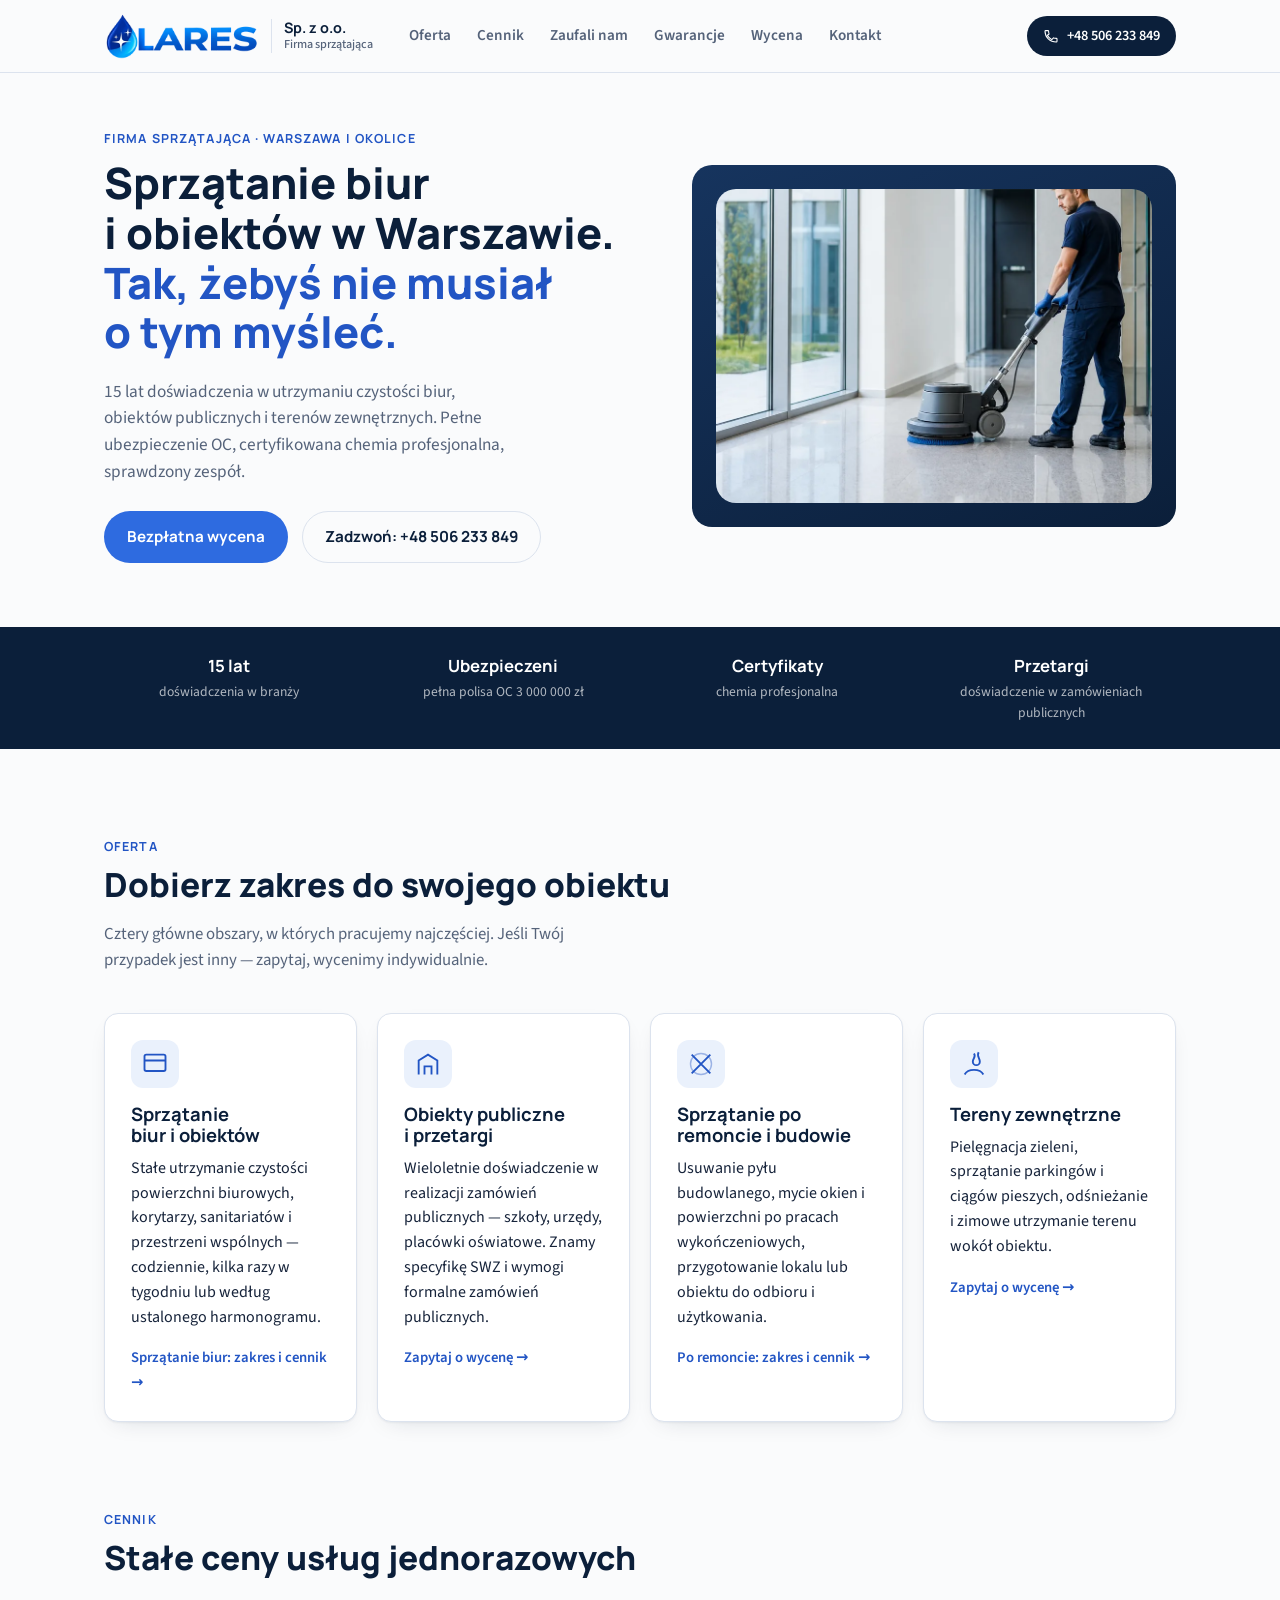
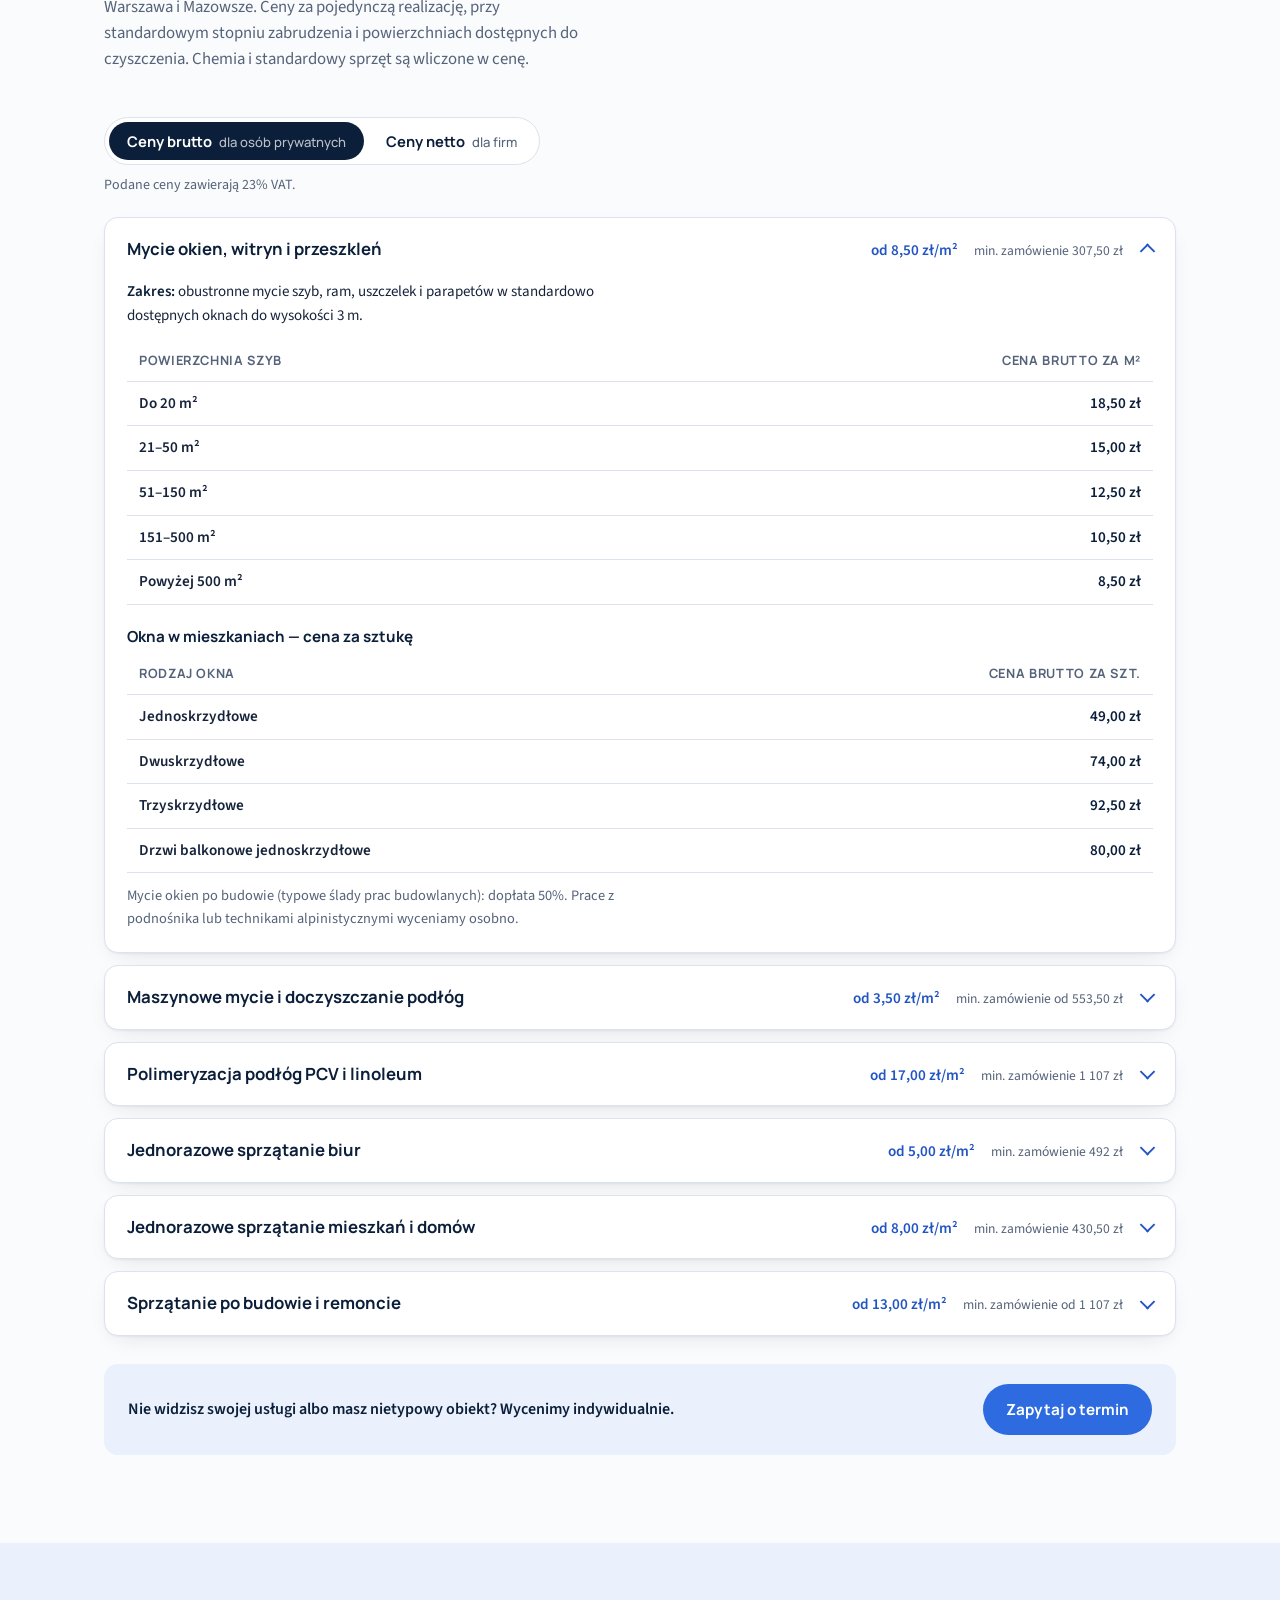
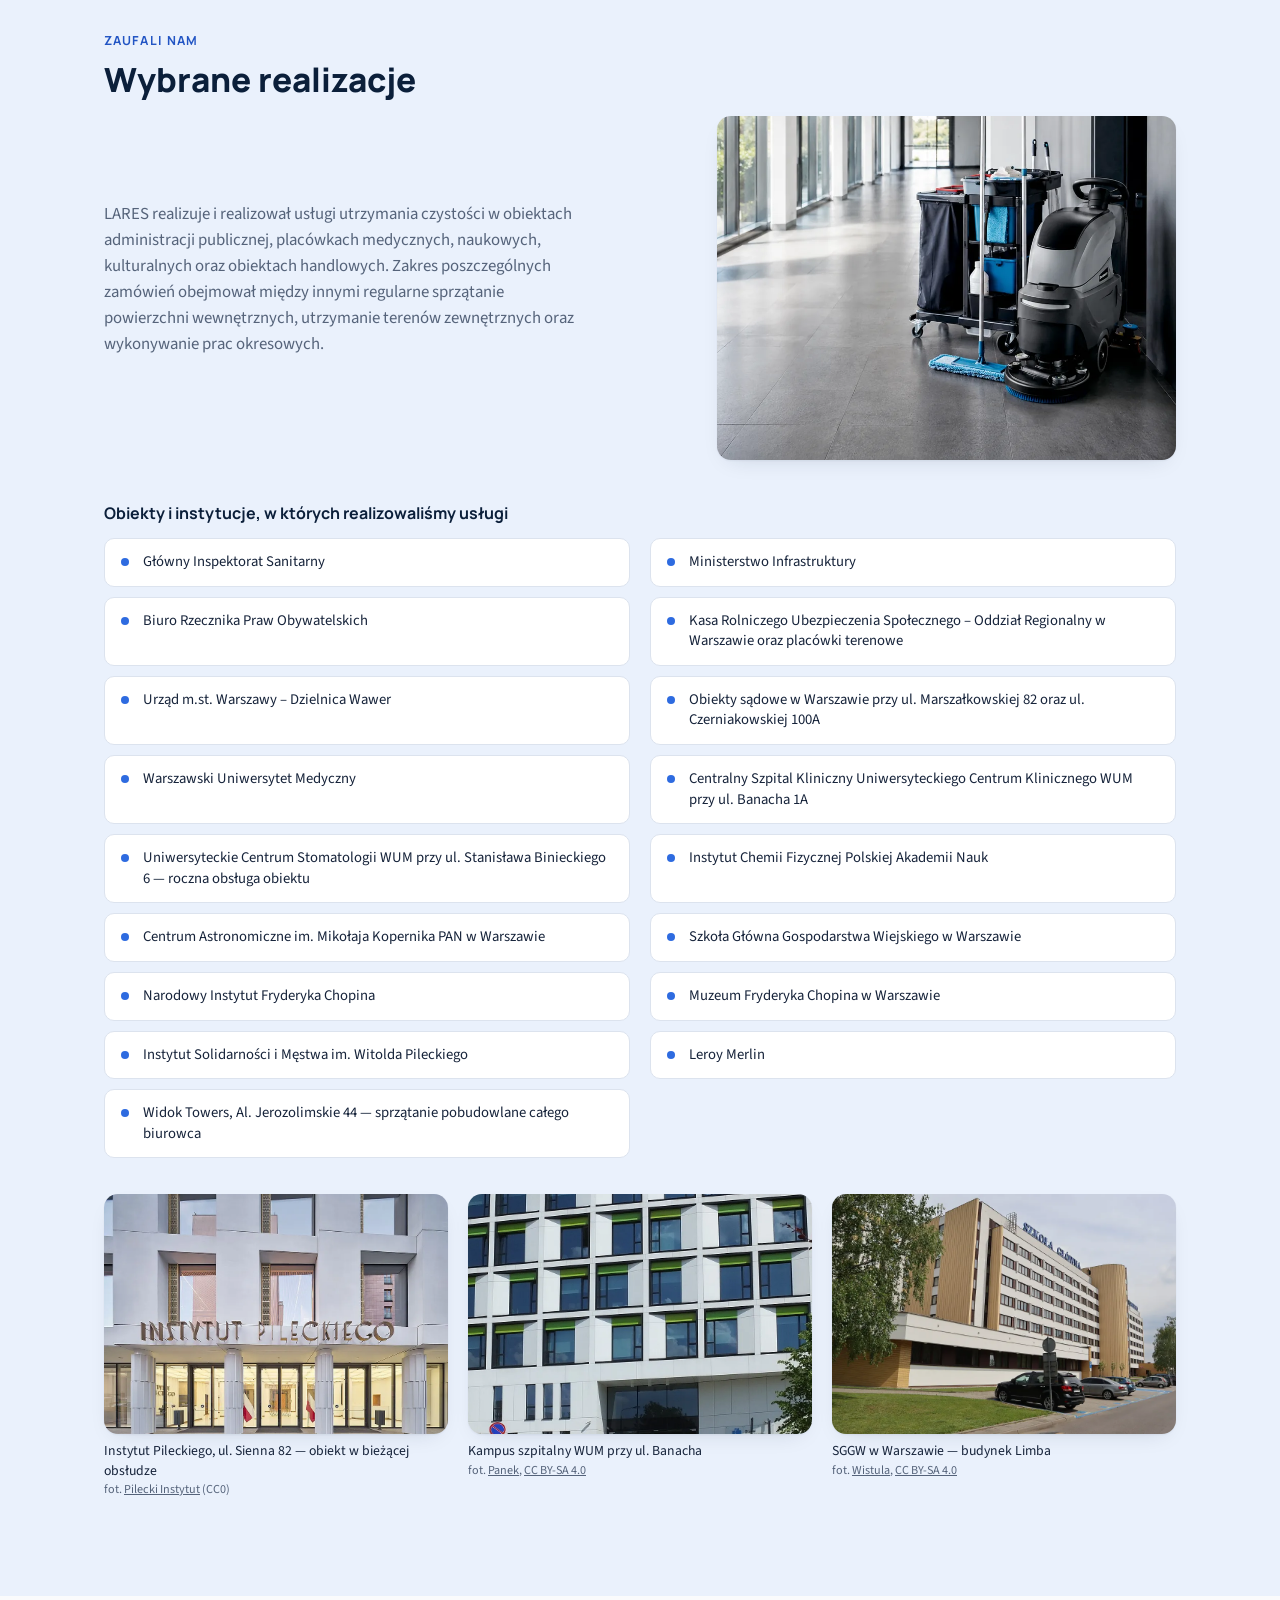
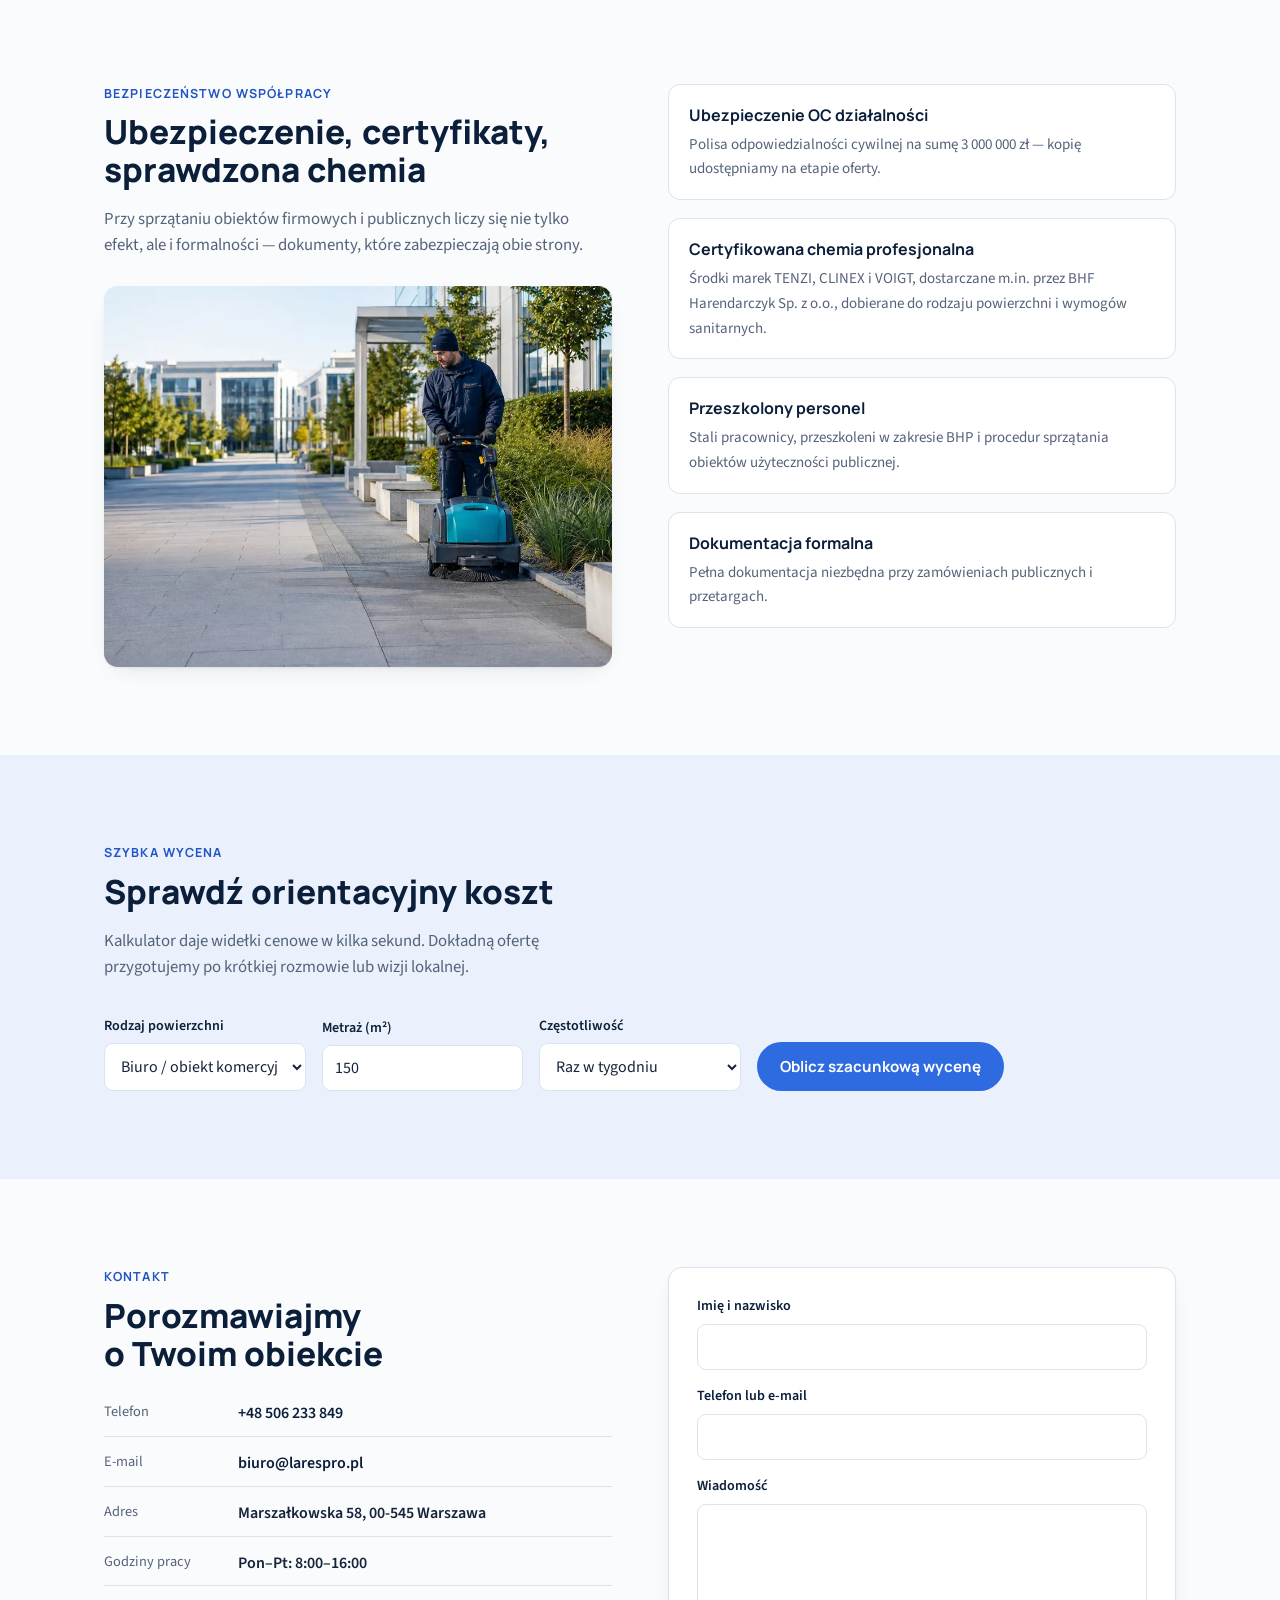
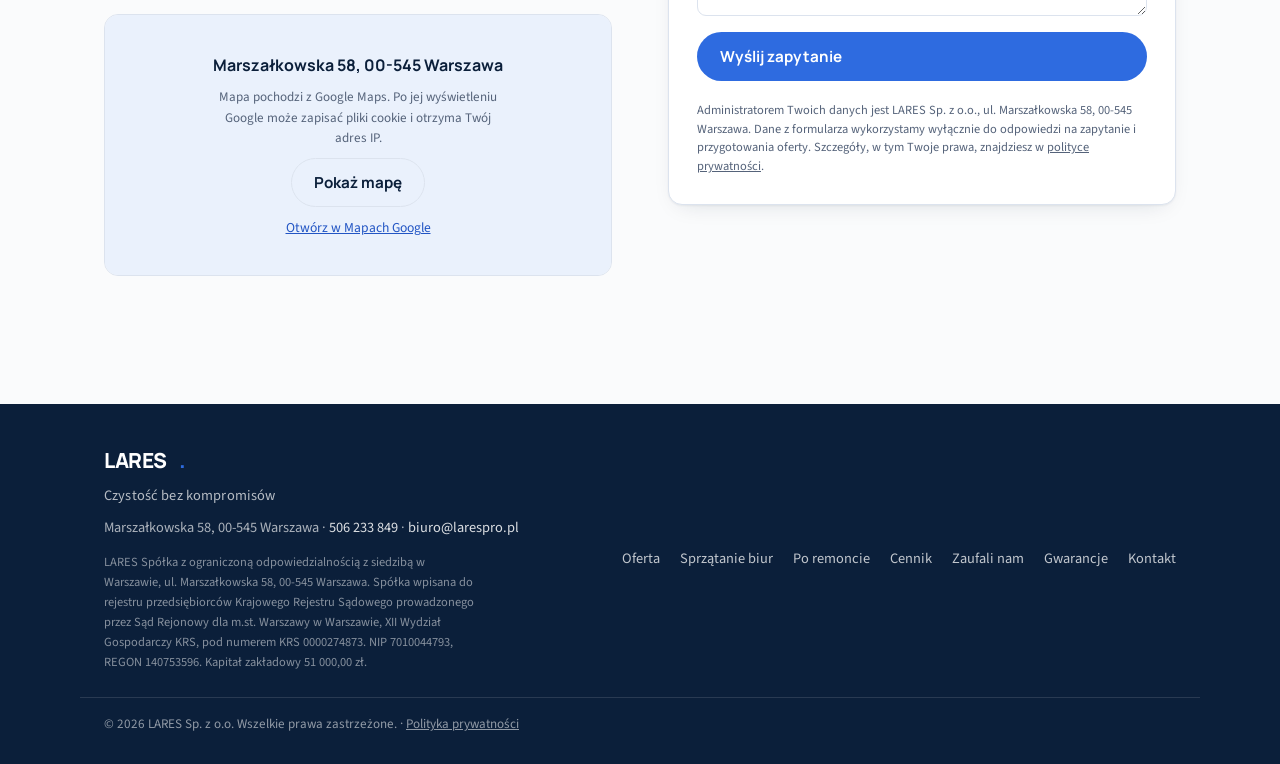
==== index.html @ 81dfa7cf "Podstrona 'Sprzatanie po remoncie i budowie' + poprawki ukladu tabel - nowa podstrona z zakresem, te" ====
<!DOCTYPE html>
<html lang="pl">
<head>
<meta charset="UTF-8">
<meta name="viewport" content="width=device-width, initial-scale=1.0">

<!-- ============================================================
     SEO — podmień wszystko w nawiasach [ ] na dane swojej firmy.
     Tytuł i opis to najważniejsze miejsca pod lokalne SEO:
     wzorzec „usługa + miasto” (np. „sprzątanie biur Warszawa”).
     ============================================================ -->
<title>LARES — Firma sprzątająca w Warszawie | Biura, obiekty publiczne, po remoncie</title>
<meta name="description" content="LARES — 15 lat doświadczenia w sprzątaniu biur, obiektów publicznych i terenów zewnętrznych w Warszawie i okolicy (woj. mazowieckie). Ubezpieczeni, certyfikowana chemia profesjonalna. Bezpłatna wycena.">
<link rel="canonical" href="https://larespro.pl/">

<!-- Open Graph — jak strona wygląda po wklejeniu linku np. na Facebooku -->
<meta property="og:type" content="website">
<meta property="og:title" content="LARES — Firma sprzątająca w Warszawie">
<meta property="og:description" content="Sprzątanie biur, obiektów publicznych, po remoncie i terenów zewnętrznych. 15 lat doświadczenia, pełne ubezpieczenie OC.">
<meta property="og:url" content="https://larespro.pl/">
<meta property="og:locale" content="pl_PL">
<meta property="og:image" content="https://larespro.pl/images/og-cover.jpg">

<link rel="icon" href="images/favicon.png" type="image/png">
<link rel="apple-touch-icon" href="images/apple-touch-icon.png">
<link rel="preload" href="fonts/manrope-latin-800-normal.woff2" as="font" type="font/woff2" crossorigin>
<link rel="preload" href="fonts/source-sans-3-latin-400-normal.woff2" as="font" type="font/woff2" crossorigin>
<link rel="stylesheet" href="fonts.css">
<link rel="stylesheet" href="style.css">

<!-- ============================================================
     DANE STRUKTURALNE (JSON-LD) — Google czyta to, żeby wiedzieć,
     że jesteście lokalną firmą usługową. Podmień dane w nawiasach.
     To NIE jest to samo co Google Business Profile — trzeba
     zrobić obie rzeczy (patrz przewodnik, Faza 6).
     ============================================================ -->
<script type="application/ld+json">
{
  "@context": "https://schema.org",
  "@type": "HouseCleaning",
  "name": "LARES Sp. z o.o.",
  "legalName": "LARES Spółka z ograniczoną odpowiedzialnością",
  "vatID": "PL7010044793",
  "url": "https://larespro.pl/",
  "image": "https://larespro.pl/images/og-cover.jpg",
  "telephone": "+48 506 233 849",
  "email": "biuro@larespro.pl",
  "priceRange": "$$",
  "address": {
    "@type": "PostalAddress",
    "streetAddress": "Marszałkowska 58",
    "addressLocality": "Warszawa",
    "postalCode": "00-545",
    "addressRegion": "mazowieckie",
    "addressCountry": "PL"
  },
  "areaServed": "Warszawa i okolice",
  "openingHours": "Mo-Fr 08:00-16:00",
  "url": "https://larespro.pl/"
}
</script>
</head>
<body>

<a class="skip-link" href="#glowna-tresc">Przejdź do treści</a>

<!-- ============================== NAGŁÓWEK ============================== -->
<header class="site-header">
  <div class="wrap header-row">
    <a href="#" class="logo" aria-label="LARES Sp. z o.o. — firma sprzątająca, strona główna"><img src="images/logo.webp" alt="" width="444" height="132" style="height:46px;width:auto;display:block;"><span class="logo-text" aria-hidden="true"><strong>Sp. z o.o.</strong><span>Firma sprzątająca</span></span></a>
    <nav class="main-nav" id="main-nav" aria-label="Nawigacja główna">
      <a href="#oferta">Oferta</a>
      <a href="#cennik">Cennik</a>
      <a href="#zaufali-nam">Zaufali nam</a>
      <a href="#gwarancje">Gwarancje</a>
      <a href="#wycena">Wycena</a>
      <a href="#kontakt">Kontakt</a>
    </nav>
    <a class="phone-pill" href="tel:+48506233849" aria-label="Zadzwoń: +48 506 233 849">
      <svg width="16" height="16" viewBox="0 0 24 24" fill="none" aria-hidden="true"><path d="M6.6 10.8c1.4 2.8 3.8 5.1 6.6 6.6l2.2-2.2c.3-.3.7-.4 1-.2 1.1.4 2.3.6 3.6.6.6 0 1 .4 1 1V20c0 .6-.4 1-1 1C10.3 21 3 13.7 3 4.9c0-.6.4-1 1-1h3.4c.6 0 1 .4 1 1 0 1.3.2 2.5.6 3.6.1.4 0 .8-.2 1L6.6 10.8z" stroke="currentColor" stroke-width="1.6"/></svg>
      <span class="phone-pill-num">+48 506 233 849</span><span class="phone-pill-short">Zadzwoń</span>
    </a>
    <button type="button" class="nav-toggle" aria-expanded="false" aria-controls="main-nav" aria-label="Otwórz menu">
      <span></span><span></span><span></span>
    </button>
  </div>
</header>

<main id="glowna-tresc">

  <!-- ============================== HERO ============================== -->
  <section class="hero">
    <div class="wrap hero-grid">
      <div class="hero-copy">
        <p class="eyebrow">Firma sprzątająca · Warszawa i okolice</p>
        <h1>Sprzątanie biur i&nbsp;obiektów w&nbsp;Warszawie. <span class="h1-accent">Tak, żebyś nie&nbsp;musiał o&nbsp;tym myśleć.</span></h1>
        <p class="hero-lead">15 lat doświadczenia w utrzymaniu czystości biur, obiektów publicznych i terenów zewnętrznych. Pełne ubezpieczenie OC, certyfikowana chemia profesjonalna, sprawdzony zespół.</p>
        <div class="hero-actions">
          <a href="#wycena" class="btn btn-primary">Bezpłatna wycena</a>
          <a href="tel:+48506233849" class="btn btn-ghost">Zadzwoń: +48 506 233 849</a>
        </div>
      </div>
      <div class="hero-media">
  <img src="images/lares-biura.webp" alt="Pracownik LARES czyszczący maszynowo podłogę w przeszklonym biurowcu" width="900" height="1274" fetchpriority="high" style="width:100%;height:100%;object-fit:cover;object-position:center 78%;border-radius:20px;">
</div>
    </div>

    <!-- Pasek zaufania -->
    <div class="trust-bar">
      <div class="wrap trust-row">
        <div class="trust-item"><strong>15 lat</strong><span>doświadczenia w branży</span></div>
        <div class="trust-item"><strong>Ubezpieczeni</strong><span>pełna polisa OC 3 000 000 zł</span></div>
        <div class="trust-item"><strong>Certyfikaty</strong><span>chemia profesjonalna</span></div>
        <div class="trust-item"><strong>Przetargi</strong><span>doświadczenie w zamówieniach publicznych</span></div>
      </div>
    </div>
  </section>

  <!-- ============================== OFERTA ============================== -->
  <section id="oferta" class="section">
    <div class="wrap">
      <p class="section-eyebrow">Oferta</p>
      <h2>Dobierz zakres do swojego obiektu</h2>
      <p class="section-lead">Cztery główne obszary, w których pracujemy najczęściej. Jeśli Twój przypadek jest inny — zapytaj, wycenimy indywidualnie.</p>

      <div class="offer-grid">

        <article class="offer-card">
          <div class="offer-icon" aria-hidden="true">
            <svg width="28" height="28" viewBox="0 0 24 24" fill="none"><rect x="3" y="4" width="18" height="14" rx="1.5" stroke="currentColor" stroke-width="1.6"/><path d="M3 9h18M8 4v-.5M16 4v-.5" stroke="currentColor" stroke-width="1.6"/></svg>
          </div>
          <h3>Sprzątanie biur i obiektów</h3>
          <p>Stałe utrzymanie czystości powierzchni biurowych, korytarzy, sanitariatów i przestrzeni wspólnych — codziennie, kilka razy w tygodniu lub według ustalonego harmonogramu.</p>
          <a href="sprzatanie-biur.html" class="offer-link">Sprzątanie biur: zakres i cennik →</a>
        </article>

        <article class="offer-card">
          <div class="offer-icon" aria-hidden="true">
            <svg width="28" height="28" viewBox="0 0 24 24" fill="none"><path d="M4 21V9l8-5 8 5v12" stroke="currentColor" stroke-width="1.6"/><path d="M9 21v-7h6v7" stroke="currentColor" stroke-width="1.6"/></svg>
          </div>
          <h3>Obiekty publiczne i przetargi</h3>
          <p>Wieloletnie doświadczenie w realizacji zamówień publicznych — szkoły, urzędy, placówki oświatowe. Znamy specyfikę SWZ i wymogi formalne zamówień publicznych.</p>
          <a href="#wycena" class="offer-link">Zapytaj o wycenę →</a>
        </article>

        <article class="offer-card">
          <div class="offer-icon" aria-hidden="true">
            <svg width="28" height="28" viewBox="0 0 24 24" fill="none"><path d="M4 4l16 16M4 20L20 4" stroke="currentColor" stroke-width="1.6"/><circle cx="12" cy="12" r="9" stroke="currentColor" stroke-width="1.2" opacity=".4"/></svg>
          </div>
          <h3>Sprzątanie po remoncie i budowie</h3>
          <p>Usuwanie pyłu budowlanego, mycie okien i powierzchni po pracach wykończeniowych, przygotowanie lokalu lub obiektu do odbioru i użytkowania.</p>
          <a href="sprzatanie-po-remoncie.html" class="offer-link">Po remoncie: zakres i cennik →</a>
        </article>

        <article class="offer-card">
          <div class="offer-icon" aria-hidden="true">
            <svg width="28" height="28" viewBox="0 0 24 24" fill="none"><path d="M12 3c2 3-1 4-1 7a3 3 0 106 0c0-3-3-5-1-8" stroke="currentColor" stroke-width="1.6"/><path d="M4 21c2-4 6-4 8-4s6 0 8 4" stroke="currentColor" stroke-width="1.6"/></svg>
          </div>
          <h3>Tereny zewnętrzne</h3>
          <p>Pielęgnacja zieleni, sprzątanie parkingów i ciągów pieszych, odśnieżanie i zimowe utrzymanie terenu wokół obiektu.</p>
          <a href="#wycena" class="offer-link">Zapytaj o wycenę →</a>
        </article>

      </div>
    </div>
  </section>

  <!-- ============================== CENNIK USŁUG DODATKOWYCH ============================== -->
  <section id="cennik" class="section section-cennik">
    <div class="wrap">
      <p class="section-eyebrow">Cennik</p>
      <h2>Stałe ceny usług jednorazowych</h2>
      <p class="section-lead">Warszawa i Mazowsze. Ceny za pojedynczą realizację, przy standardowym stopniu zabrudzenia i powierzchniach dostępnych do czyszczenia. Chemia i standardowy sprzęt są wliczone w cenę.</p>

      <div class="vat-switch" role="group" aria-label="Sposób prezentacji cen">
        <button type="button" class="vat-btn is-active" data-vat="brutto" aria-pressed="true">Ceny brutto <span>dla osób prywatnych</span></button>
        <button type="button" class="vat-btn" data-vat="netto" aria-pressed="false">Ceny netto <span>dla firm</span></button>
      </div>
      <p class="vat-info" id="vat-info">Podane ceny zawierają 23% VAT.</p>

      <div class="price-list">
        <details class="price-item" open>
          <summary>
            <span class="price-item-title">Mycie okien, witryn i przeszkleń</span>
            <span class="price-item-meta"><span class="price-item-from">od <span class="js-price" data-netto="7,00 zł/m²" data-brutto="8,50 zł/m²">8,50 zł/m²</span></span><span class="price-item-min">min. zamówienie <span class="js-price" data-netto="250 zł" data-brutto="307,50 zł">307,50 zł</span></span></span>
          </summary>
          <div class="price-item-body">
          <p class="price-scope"><strong>Zakres:</strong> obustronne mycie szyb, ram, uszczelek i parapetów w standardowo dostępnych oknach do wysokości 3 m.</p>
          <div class="price-table-wrap">
            <table class="price-table">
              <caption class="visually-hidden">Mycie okien i przeszkleń — cena za metr kwadratowy</caption>
              <thead><tr><th scope="col">Powierzchnia szyb</th><th scope="col">Cena <span class="js-vat-word">brutto</span> za m²</th></tr></thead>
              <tbody>
              <tr><th scope="row">Do 20 m²</th><td><span class="js-price" data-netto="15,00 zł" data-brutto="18,50 zł">18,50 zł</span></td></tr>
              <tr><th scope="row">21–50 m²</th><td><span class="js-price" data-netto="12,00 zł" data-brutto="15,00 zł">15,00 zł</span></td></tr>
              <tr><th scope="row">51–150 m²</th><td><span class="js-price" data-netto="10,00 zł" data-brutto="12,50 zł">12,50 zł</span></td></tr>
              <tr><th scope="row">151–500 m²</th><td><span class="js-price" data-netto="8,50 zł" data-brutto="10,50 zł">10,50 zł</span></td></tr>
              <tr><th scope="row">Powyżej 500 m²</th><td><span class="js-price" data-netto="7,00 zł" data-brutto="8,50 zł">8,50 zł</span></td></tr>
              </tbody>
            </table>
          </div>
          <p class="price-subhead">Okna w mieszkaniach — cena za sztukę</p>
          <div class="price-table-wrap">
            <table class="price-table">
              <caption class="visually-hidden">Mycie okien w mieszkaniach — cena za sztukę</caption>
              <thead><tr><th scope="col">Rodzaj okna</th><th scope="col">Cena <span class="js-vat-word">brutto</span> za szt.</th></tr></thead>
              <tbody>
              <tr><th scope="row">Jednoskrzydłowe</th><td><span class="js-price" data-netto="40,00 zł" data-brutto="49,00 zł">49,00 zł</span></td></tr>
              <tr><th scope="row">Dwuskrzydłowe</th><td><span class="js-price" data-netto="60,00 zł" data-brutto="74,00 zł">74,00 zł</span></td></tr>
              <tr><th scope="row">Trzyskrzydłowe</th><td><span class="js-price" data-netto="75,00 zł" data-brutto="92,50 zł">92,50 zł</span></td></tr>
              <tr><th scope="row">Drzwi balkonowe jednoskrzydłowe</th><td><span class="js-price" data-netto="65,00 zł" data-brutto="80,00 zł">80,00 zł</span></td></tr>
              </tbody>
            </table>
          </div>
          <p class="price-note">Mycie okien po budowie (typowe ślady prac budowlanych): dopłata 50%. Prace z podnośnika lub technikami alpinistycznymi wyceniamy osobno.</p>
          </div>
        </details>
        <details class="price-item">
          <summary>
            <span class="price-item-title">Maszynowe mycie i doczyszczanie podłóg</span>
            <span class="price-item-meta"><span class="price-item-from">od <span class="js-price" data-netto="3,00 zł/m²" data-brutto="3,50 zł/m²">3,50 zł/m²</span></span><span class="price-item-min">min. zamówienie od <span class="js-price" data-netto="450 zł" data-brutto="553,50 zł">553,50 zł</span></span></span>
          </summary>
          <div class="price-item-body">
          <p class="price-scope"><strong>Zakres:</strong> mycie standardowe to maszynowe usunięcie bieżących zabrudzeń; doczyszczanie gruntowne obejmuje dobraną chemię, szorowanie i zebranie brudnej wody.</p>
          <div class="price-table-wrap">
            <table class="price-table">
              <caption class="visually-hidden">Maszynowe mycie i doczyszczanie podłóg</caption>
              <thead><tr><th scope="col">Powierzchnia</th><th scope="col">Mycie standardowe (<span class="js-vat-word">brutto</span>)</th><th scope="col">Doczyszczanie gruntowne (<span class="js-vat-word">brutto</span>)</th></tr></thead>
              <tbody>
              <tr><th scope="row">Do 100 m²</th><td><span class="js-price" data-netto="6,50 zł/m²" data-brutto="8,00 zł/m²">8,00 zł/m²</span></td><td><span class="js-price" data-netto="16,00 zł/m²" data-brutto="19,50 zł/m²">19,50 zł/m²</span></td></tr>
              <tr><th scope="row">101–300 m²</th><td><span class="js-price" data-netto="5,00 zł/m²" data-brutto="6,00 zł/m²">6,00 zł/m²</span></td><td><span class="js-price" data-netto="12,00 zł/m²" data-brutto="15,00 zł/m²">15,00 zł/m²</span></td></tr>
              <tr><th scope="row">301–1000 m²</th><td><span class="js-price" data-netto="4,00 zł/m²" data-brutto="4,50 zł/m²">4,50 zł/m²</span></td><td><span class="js-price" data-netto="9,00 zł/m²" data-brutto="11,00 zł/m²">11,00 zł/m²</span></td></tr>
              <tr><th scope="row">Powyżej 1000 m²</th><td><span class="js-price" data-netto="3,00 zł/m²" data-brutto="3,50 zł/m²">3,50 zł/m²</span></td><td><span class="js-price" data-netto="7,00 zł/m²" data-brutto="8,50 zł/m²">8,50 zł/m²</span></td></tr>
              </tbody>
            </table>
          </div>
          <p class="price-note"><strong>Minimalne zamówienie:</strong> mycie standardowe <span class="js-price" data-netto="450 zł" data-brutto="553,50 zł">553,50 zł</span>, doczyszczanie gruntowne <span class="js-price" data-netto="600 zł" data-brutto="738 zł">738 zł</span>.</p>
          </div>
        </details>
        <details class="price-item">
          <summary>
            <span class="price-item-title">Polimeryzacja podłóg PCV i linoleum</span>
            <span class="price-item-meta"><span class="price-item-from">od <span class="js-price" data-netto="14,00 zł/m²" data-brutto="17,00 zł/m²">17,00 zł/m²</span></span><span class="price-item-min">min. zamówienie <span class="js-price" data-netto="900 zł" data-brutto="1 107 zł">1 107 zł</span></span></span>
          </summary>
          <div class="price-item-body">
          <p class="price-scope"><strong>Zakres:</strong> podstawowe przygotowanie i odtłuszczenie podłoża oraz nałożenie dwóch warstw polimeru.</p>
          <div class="price-table-wrap">
            <table class="price-table">
              <caption class="visually-hidden">Polimeryzacja podłóg — cena za metr kwadratowy</caption>
              <thead><tr><th scope="col">Powierzchnia</th><th scope="col">Cena <span class="js-vat-word">brutto</span> za m²</th></tr></thead>
              <tbody>
              <tr><th scope="row">Do 100 m²</th><td><span class="js-price" data-netto="25,00 zł" data-brutto="31,00 zł">31,00 zł</span></td></tr>
              <tr><th scope="row">101–300 m²</th><td><span class="js-price" data-netto="21,00 zł" data-brutto="26,00 zł">26,00 zł</span></td></tr>
              <tr><th scope="row">301–1000 m²</th><td><span class="js-price" data-netto="16,00 zł" data-brutto="19,50 zł">19,50 zł</span></td></tr>
              <tr><th scope="row">Powyżej 1000 m²</th><td><span class="js-price" data-netto="14,00 zł" data-brutto="17,00 zł">17,00 zł</span></td></tr>
              </tbody>
            </table>
          </div>
          <p class="price-subhead">Prace dodatkowe</p>
          <ul class="price-extras">
            <li>Usuwanie starych powłok polimerowych: <span class="js-price" data-netto="10,00 zł/m²" data-brutto="12,50 zł/m²">12,50 zł/m²</span></li>
            <li>Trzecia warstwa polimeru: <span class="js-price" data-netto="5,00 zł/m²" data-brutto="6,00 zł/m²">6,00 zł/m²</span></li>
            <li>Naprawy i renowacja uszkodzonego podłoża: osobna wycena</li>
          </ul>
          </div>
        </details>
        <details class="price-item">
          <summary>
            <span class="price-item-title">Jednorazowe sprzątanie biur</span>
            <span class="price-item-meta"><span class="price-item-from">od <span class="js-price" data-netto="4,00 zł/m²" data-brutto="5,00 zł/m²">5,00 zł/m²</span></span><span class="price-item-min">min. zamówienie <span class="js-price" data-netto="400 zł" data-brutto="492 zł">492 zł</span></span></span>
          </summary>
          <div class="price-item-body">
          <p class="price-scope"><strong>Zakres:</strong> odkurzanie i mycie podłóg, czyszczenie dostępnych powierzchni biurowych, mebli z zewnątrz, kuchni i sanitariatów, opróżnienie koszy.</p>
          <div class="price-table-wrap">
            <table class="price-table">
              <caption class="visually-hidden">Jednorazowe sprzątanie biur — cena za metr kwadratowy</caption>
              <thead><tr><th scope="col">Powierzchnia biura</th><th scope="col">Cena <span class="js-vat-word">brutto</span> za m²</th></tr></thead>
              <tbody>
              <tr><th scope="row">Do 100 m²</th><td><span class="js-price" data-netto="8,00 zł" data-brutto="10,00 zł">10,00 zł</span></td></tr>
              <tr><th scope="row">101–300 m²</th><td><span class="js-price" data-netto="6,00 zł" data-brutto="7,50 zł">7,50 zł</span></td></tr>
              <tr><th scope="row">301–1000 m²</th><td><span class="js-price" data-netto="5,00 zł" data-brutto="6,00 zł">6,00 zł</span></td></tr>
              <tr><th scope="row">Powyżej 1000 m²</th><td><span class="js-price" data-netto="4,00 zł" data-brutto="5,00 zł">5,00 zł</span></td></tr>
              </tbody>
            </table>
          </div>
          <p class="price-note">Cena nie obejmuje prania tapicerki, gruntownego doczyszczania posadzek, mycia okien i prac poremontowych. Szukasz stałej obsługi? Zobacz <a href="sprzatanie-biur.html">sprzątanie biur — zakres, częstotliwość i ceny miesięczne</a>.</p>
          </div>
        </details>
        <details class="price-item">
          <summary>
            <span class="price-item-title">Jednorazowe sprzątanie mieszkań i domów</span>
            <span class="price-item-meta"><span class="price-item-from">od <span class="js-price" data-netto="6,50 zł/m²" data-brutto="8,00 zł/m²">8,00 zł/m²</span></span><span class="price-item-min">min. zamówienie <span class="js-price" data-netto="350 zł" data-brutto="430,50 zł">430,50 zł</span></span></span>
          </summary>
          <div class="price-item-body">
          <p class="price-scope"><strong>Zakres:</strong> sprzątanie pomieszczeń, mycie podłóg, odkurzanie, czyszczenie sanitariatów i kuchni, usunięcie kurzu, mycie dostępnych mebli i powierzchni zewnętrznych.</p>
          <div class="price-table-wrap">
            <table class="price-table">
              <caption class="visually-hidden">Jednorazowe sprzątanie mieszkań i domów — cena za metr kwadratowy</caption>
              <thead><tr><th scope="col">Powierzchnia</th><th scope="col">Cena <span class="js-vat-word">brutto</span> za m²</th></tr></thead>
              <tbody>
              <tr><th scope="row">Do 50 m²</th><td><span class="js-price" data-netto="8,50 zł" data-brutto="10,50 zł">10,50 zł</span></td></tr>
              <tr><th scope="row">51–100 m²</th><td><span class="js-price" data-netto="7,50 zł" data-brutto="9,00 zł">9,00 zł</span></td></tr>
              <tr><th scope="row">101–200 m²</th><td><span class="js-price" data-netto="7,00 zł" data-brutto="8,50 zł">8,50 zł</span></td></tr>
              <tr><th scope="row">Powyżej 200 m²</th><td><span class="js-price" data-netto="6,50 zł" data-brutto="8,00 zł">8,00 zł</span></td></tr>
              </tbody>
            </table>
          </div>
          <p class="price-note">Mycie okien, czyszczenie wnętrza szafek i AGD oraz pranie tapicerki to usługi dodatkowe.</p>
          </div>
        </details>
        <details class="price-item">
          <summary>
            <span class="price-item-title">Sprzątanie po budowie i remoncie</span>
            <span class="price-item-meta"><span class="price-item-from">od <span class="js-price" data-netto="10,50 zł/m²" data-brutto="13,00 zł/m²">13,00 zł/m²</span></span><span class="price-item-min">min. zamówienie od <span class="js-price" data-netto="900 zł" data-brutto="1 107 zł">1 107 zł</span></span></span>
          </summary>
          <div class="price-item-body">
          <p class="price-scope"><strong>Zakres:</strong> odpylanie pomieszczeń, czyszczenie dostępnych powierzchni, drzwi, podłóg, zabudowy z zewnątrz i sanitariatów oraz usunięcie typowych, lekkich zabrudzeń budowlanych.</p>
          <p class="price-subhead">Biura, lokale użytkowe, obiekty komercyjne</p>
          <div class="price-table-wrap">
            <table class="price-table">
              <caption class="visually-hidden">Sprzątanie po remoncie — obiekty komercyjne</caption>
              <thead><tr><th scope="col">Powierzchnia</th><th scope="col">Cena <span class="js-vat-word">brutto</span> za m²</th></tr></thead>
              <tbody>
              <tr><th scope="row">Do 100 m²</th><td><span class="js-price" data-netto="17,00 zł" data-brutto="21,00 zł">21,00 zł</span></td></tr>
              <tr><th scope="row">101–300 m²</th><td><span class="js-price" data-netto="14,50 zł" data-brutto="18,00 zł">18,00 zł</span></td></tr>
              <tr><th scope="row">301–1000 m²</th><td><span class="js-price" data-netto="12,00 zł" data-brutto="15,00 zł">15,00 zł</span></td></tr>
              <tr><th scope="row">Powyżej 1000 m²</th><td><span class="js-price" data-netto="10,50 zł" data-brutto="13,00 zł">13,00 zł</span></td></tr>
              </tbody>
            </table>
          </div>
          <p class="price-note"><strong>Minimalne zamówienie:</strong> <span class="js-price" data-netto="900 zł" data-brutto="1 107 zł">1 107 zł</span>.</p>
          <p class="price-subhead">Mieszkania i domy po budowie</p>
          <div class="price-table-wrap">
            <table class="price-table">
              <caption class="visually-hidden">Sprzątanie po budowie — mieszkania i domy</caption>
              <thead><tr><th scope="col">Powierzchnia</th><th scope="col">Cena <span class="js-vat-word">brutto</span> za m²</th></tr></thead>
              <tbody>
              <tr><th scope="row">Do 50 m²</th><td><span class="js-price" data-netto="23,00 zł" data-brutto="28,50 zł">28,50 zł</span></td></tr>
              <tr><th scope="row">51–100 m²</th><td><span class="js-price" data-netto="21,00 zł" data-brutto="26,00 zł">26,00 zł</span></td></tr>
              <tr><th scope="row">101–200 m²</th><td><span class="js-price" data-netto="18,00 zł" data-brutto="22,00 zł">22,00 zł</span></td></tr>
              <tr><th scope="row">Powyżej 200 m²</th><td><span class="js-price" data-netto="16,00 zł" data-brutto="19,50 zł">19,50 zł</span></td></tr>
              </tbody>
            </table>
          </div>
          <p class="price-note"><strong>Minimalne zamówienie:</strong> <span class="js-price" data-netto="850 zł" data-brutto="1 045,50 zł">1 045,50 zł</span>.</p>
          <p class="price-note">Oddzielnie rozliczamy: mycie okien, wywóz gruzu i pozostałości po materiałach budowlanych, usuwanie trudnych zabrudzeń z farb, klejów i silikonów oraz prace wymagające specjalistycznego dostępu. Szczegóły: <a href="sprzatanie-po-remoncie.html">sprzątanie po remoncie i budowie</a>.</p>
          </div>
        </details>
      </div>

      <div class="price-cta">
        <p>Nie widzisz swojej usługi albo masz nietypowy obiekt? Wycenimy indywidualnie.</p>
        <a href="#kontakt" class="btn btn-primary">Zapytaj o termin</a>
      </div>
    </div>
  </section>

  <!-- ============================== ZAUFALI NAM ============================== -->
  <section id="zaufali-nam" class="section section-tint">
    <div class="wrap">
      <p class="section-eyebrow">Zaufali nam</p>
      <h2>Wybrane realizacje</h2>
      <div class="zaufali-intro">
        <p class="section-lead">LARES realizuje i realizował usługi utrzymania czystości w obiektach administracji publicznej, placówkach medycznych, naukowych, kulturalnych oraz obiektach handlowych. Zakres poszczególnych zamówień obejmował między innymi regularne sprzątanie powierzchni wewnętrznych, utrzymanie terenów zewnętrznych oraz wykonywanie prac okresowych.</p>
        <figure class="section-photo zaufali-photo">
          <img src="images/lares-sprzet.webp" alt="Profesjonalny wózek serwisowy i szorowarka LARES w korytarzu biurowca" width="900" height="1272" loading="lazy">
        </figure>
      </div>

      <h3 class="references-heading">Obiekty i instytucje, w których realizowaliśmy usługi</h3>
      <ul class="references-list">
        <li>Główny Inspektorat Sanitarny</li>
        <li>Ministerstwo Infrastruktury</li>
        <li>Biuro Rzecznika Praw Obywatelskich</li>
        <li>Kasa Rolniczego Ubezpieczenia Społecznego – Oddział Regionalny w Warszawie oraz placówki terenowe</li>
        <li>Urząd m.st. Warszawy – Dzielnica Wawer</li>
        <li>Obiekty sądowe w Warszawie przy ul. Marszałkowskiej 82 oraz ul. Czerniakowskiej 100A</li>
        <li>Warszawski Uniwersytet Medyczny</li>
        <li>Centralny Szpital Kliniczny Uniwersyteckiego Centrum Klinicznego WUM przy ul. Banacha 1A</li>
        <li>Uniwersyteckie Centrum Stomatologii WUM przy ul. Stanisława Binieckiego 6 — roczna obsługa obiektu</li>
        <li>Instytut Chemii Fizycznej Polskiej Akademii Nauk</li>
        <li>Centrum Astronomiczne im. Mikołaja Kopernika PAN w Warszawie</li>
        <li>Szkoła Główna Gospodarstwa Wiejskiego w Warszawie</li>
        <li>Narodowy Instytut Fryderyka Chopina</li>
        <li>Muzeum Fryderyka Chopina w Warszawie</li>
        <li>Instytut Solidarności i Męstwa im. Witolda Pileckiego</li>
        <li>Leroy Merlin</li>
        <li>Widok Towers, Al. Jerozolimskie 44 — sprzątanie pobudowlane całego biurowca</li>
      </ul>

      <div class="real-strip">
        <figure class="real-photo">
          <img src="images/real-pilecki.webp" alt="Wejście do Instytutu Pileckiego przy ul. Siennej 82 w Warszawie" width="960" height="721" loading="lazy">
          <figcaption>Instytut Pileckiego, ul. Sienna 82 — obiekt w bieżącej obsłudze<span class="photo-credit">fot. <a href="https://commons.wikimedia.org/wiki/File:Instytut_Pileckiego,_ul._Sienna_82,_Warszawa.jpg" rel="noopener">Pilecki Instytut</a> (CC0)</span></figcaption>
        </figure>
        <figure class="real-photo">
          <img src="images/real-wum.webp" alt="Budynek szpitala na kampusie medycznym WUM przy ul. Banacha" width="960" height="1212" loading="lazy">
          <figcaption>Kampus szpitalny WUM przy ul. Banacha<span class="photo-credit">fot. <a href="https://commons.wikimedia.org/wiki/File:Szpital_pediatryczny_na_banacha_od_pawi%C5%84skiego.jpg" rel="noopener">Panek</a>, <a href="https://creativecommons.org/licenses/by-sa/4.0" rel="noopener">CC BY-SA 4.0</a></span></figcaption>
        </figure>
        <figure class="real-photo">
          <img src="images/real-sggw.webp" alt="Budynek Limba na kampusie SGGW w Warszawie" width="960" height="640" loading="lazy">
          <figcaption>SGGW w Warszawie — budynek Limba<span class="photo-credit">fot. <a href="https://commons.wikimedia.org/wiki/File:SGGW_Limba_building,_4.jpg" rel="noopener">Wistula</a>, <a href="https://creativecommons.org/licenses/by-sa/4.0" rel="noopener">CC BY-SA 4.0</a></span></figcaption>
        </figure>
      </div>
    </div>
  </section>

  <!-- ============================== UBEZPIECZENIE I CERTYFIKATY ============================== -->
  <section id="gwarancje" class="section">
    <div class="wrap gwarancje-grid">
      <div>
        <p class="section-eyebrow">Bezpieczeństwo współpracy</p>
        <h2>Ubezpieczenie, certyfikaty, sprawdzona chemia</h2>
        <p class="section-lead">Przy sprzątaniu obiektów firmowych i publicznych liczy się nie tylko efekt, ale i formalności — dokumenty, które zabezpieczają obie strony.</p>
        <figure class="section-photo gwarancje-photo">
          <img src="images/lares-teren.webp" alt="Pracownik LARES zamiatający maszynowo teren przed biurowcem" width="900" height="1272" loading="lazy">
        </figure>
      </div>
      <ul class="guarantee-list">
        <li>
          <strong>Ubezpieczenie OC działalności</strong>
          <span>Polisa odpowiedzialności cywilnej na sumę 3 000 000 zł — kopię udostępniamy na etapie oferty.</span>
        </li>
        <li>
          <strong>Certyfikowana chemia profesjonalna</strong>
          <span>Środki marek TENZI, CLINEX i VOIGT, dostarczane m.in. przez BHF Harendarczyk Sp. z o.o., dobierane do rodzaju powierzchni i wymogów sanitarnych.</span>
        </li>
        <li>
          <strong>Przeszkolony personel</strong>
          <span>Stali pracownicy, przeszkoleni w zakresie BHP i procedur sprzątania obiektów użyteczności publicznej.</span>
        </li>
        <li>
          <strong>Dokumentacja formalna</strong>
          <span>Pełna dokumentacja niezbędna przy zamówieniach publicznych i przetargach.</span>
        </li>
      </ul>
    </div>
  </section>

  <!-- ============================== KALKULATOR WYCENY ============================== -->
  <section id="wycena" class="section section-tint">
    <div class="wrap">
      <p class="section-eyebrow">Szybka wycena</p>
      <h2>Sprawdź orientacyjny koszt</h2>
      <p class="section-lead">Kalkulator daje widełki cenowe w kilka sekund. Dokładną ofertę przygotujemy po krótkiej rozmowie lub wizji lokalnej.</p>

      <form class="calc" id="calc-form">
        <div class="calc-field">
          <label for="calc-type">Rodzaj powierzchni</label>
          <select id="calc-type" name="type">
            <option value="biuro">Biuro / obiekt komercyjny</option>
            <option value="publiczny">Obiekt publiczny (szkoła, urząd)</option>
            <option value="remont">Po remoncie / budowie</option>
            <option value="teren">Teren wokół budynku (parking, zieleń)</option>
          </select>
        </div>
        <div class="calc-field">
          <label for="calc-area">Metraż (m²)</label>
          <input type="number" id="calc-area" name="area" min="10" step="10" value="150" required>
        </div>
        <div class="calc-field">
          <label for="calc-freq">Częstotliwość</label>
          <select id="calc-freq" name="freq">
            <option value="jednorazowo">Jednorazowo</option>
            <option value="tydzien" selected>Raz w tygodniu</option>
            <option value="kilka">Kilka razy w tygodniu</option>
            <option value="codziennie">Codziennie</option>
          </select>
        </div>
        <button type="submit" class="btn btn-primary calc-submit">Oblicz szacunkową wycenę</button>
      </form>

      <div class="calc-result" id="calc-result" hidden>
        <p class="calc-result-label">Szacunkowy koszt</p>
        <p class="calc-result-value"><span id="calc-min">—</span> – <span id="calc-max">—</span> zł<span class="calc-result-unit" id="calc-unit"></span></p>
        <p class="calc-result-brutto" id="calc-brutto"></p>
        <div class="calc-legal-note">
          <strong>Podana kwota jest orientacyjna i nie stanowi oferty handlowej.</strong>
          <span>Ostateczna wycena zależy m.in. od układu powierzchni, liczby sanitariatów, godzin realizacji (praca nocna i w weekendy +20%), zakresu prac okresowych oraz wymaganego standardu utrzymania czystości.</span>
        </div>
        <a href="#kontakt" class="btn btn-ghost">Poproś o dokładną ofertę</a>
      </div>
    </div>
  </section>

  <!-- ============================== KONTAKT ============================== -->
  <section id="kontakt" class="section">
    <div class="wrap kontakt-grid">
      <div class="kontakt-info">
        <p class="section-eyebrow">Kontakt</p>
        <h2>Porozmawiajmy o Twoim obiekcie</h2>
        <dl class="nap-list">
          <div><dt>Telefon</dt><dd><a href="tel:+48506233849">+48 506 233 849</a></dd></div>
          <div><dt>E-mail</dt><dd><a href="mailto:biuro@larespro.pl">biuro@larespro.pl</a></dd></div>
          <div><dt>Adres</dt><dd>Marszałkowska 58, 00-545 Warszawa</dd></div>
          <div><dt>Godziny pracy</dt><dd>Pon–Pt: 8:00–16:00</dd></div>
        </dl>
        <div class="map-embed">
          <!-- Mapa Google ładuje się dopiero po kliknięciu — wcześniej przeglądarka nie łączy się z Google. -->
          <div class="map-placeholder" data-map-src="https://www.google.com/maps?q=Marsza%C5%82kowska+58%2C+00-545+Warszawa&amp;output=embed">
            <p class="map-placeholder-title">Marszałkowska 58, 00-545 Warszawa</p>
            <p class="map-placeholder-note">Mapa pochodzi z Google Maps. Po jej wyświetleniu Google może zapisać pliki cookie i otrzyma Twój adres IP.</p>
            <button type="button" class="btn btn-ghost map-load">Pokaż mapę</button>
            <a class="map-link" href="https://www.google.com/maps/search/?api=1&amp;query=Marsza%C5%82kowska+58%2C+00-545+Warszawa" target="_blank" rel="noopener">Otwórz w Mapach Google</a>
          </div>
        </div>
      </div>

      <form class="contact-form" id="contact-form">
        <div class="calc-field">
          <label for="c-name">Imię i nazwisko</label>
          <input type="text" id="c-name" name="name" required>
        </div>
        <div class="calc-field">
          <label for="c-phone">Telefon lub e-mail</label>
          <input type="text" id="c-phone" name="contact" required>
        </div>
        <div class="calc-field">
          <label for="c-message">Wiadomość</label>
          <textarea id="c-message" name="message" rows="4" required></textarea>
        </div>
        <button type="submit" class="btn btn-primary">Wyślij zapytanie</button>
        <p class="form-rodo">Administratorem Twoich danych jest LARES Sp. z o.o., ul. Marszałkowska 58, 00-545 Warszawa. Dane z formularza wykorzystamy wyłącznie do odpowiedzi na zapytanie i przygotowania oferty. Szczegóły, w tym Twoje prawa, znajdziesz w <a href="polityka-prywatnosci.html">polityce prywatności</a>.</p>
      </form>
    </div>
  </section>

</main>

<!-- ============================== STOPKA ============================== -->
<footer class="site-footer">
  <div class="wrap footer-grid">
    <div>
      <p class="logo logo-footer">LARES<span class="logo-dot">.</span></p>
      <p class="footer-claim">Czystość bez kompromisów</p>
      <p class="footer-nap">Marszałkowska 58, 00-545 Warszawa · <a href="tel:+48506233849">506 233 849</a> · <a href="mailto:biuro@larespro.pl">biuro@larespro.pl</a></p>
      <p class="footer-legal">LARES Spółka z ograniczoną odpowiedzialnością z siedzibą w Warszawie, ul. Marszałkowska 58, 00-545 Warszawa. Spółka wpisana do rejestru przedsiębiorców Krajowego Rejestru Sądowego prowadzonego przez Sąd Rejonowy dla m.st. Warszawy w Warszawie, XII Wydział Gospodarczy KRS, pod numerem KRS 0000274873. NIP 7010044793, REGON 140753596. Kapitał zakładowy 51 000,00 zł.</p>
    </div>
    <nav class="footer-nav" aria-label="Nawigacja w stopce">
      <a href="#oferta">Oferta</a>
      <a href="sprzatanie-biur.html">Sprzątanie biur</a>
      <a href="sprzatanie-po-remoncie.html">Po remoncie</a>
      <a href="#cennik">Cennik</a>
      <a href="#zaufali-nam">Zaufali nam</a>
      <a href="#gwarancje">Gwarancje</a>
      <a href="#kontakt">Kontakt</a>
    </nav>
  </div>
  <div class="wrap footer-bottom">
    <p>© <span id="rok"></span> LARES Sp. z o.o. Wszelkie prawa zastrzeżone. · <a href="polityka-prywatnosci.html">Polityka prywatności</a></p>
  </div>
</footer>

<script src="script.js"></script>
</body>
</html>
---- fonts.css ----
/* Czcionki serwowane z własnego serwera (bez łączenia z Google Fonts). Źródło: Fontsource, licencja SIL OFL 1.1 — pliki w fonts/. */
@font-face{font-family:'Manrope';font-style:normal;font-display:swap;font-weight:500;src:url(fonts/manrope-latin-ext-500-normal.woff2) format('woff2');unicode-range:U+0100-02BA,U+02BD-02C5,U+02C7-02CC,U+02CE-02D7,U+02DD-02FF,U+0304,U+0308,U+0329,U+1D00-1DBF,U+1E00-1E9F,U+1EF2-1EFF,U+2020,U+20A0-20AB,U+20AD-20C0,U+2113,U+2C60-2C7F,U+A720-A7FF;}
@font-face{font-family:'Manrope';font-style:normal;font-display:swap;font-weight:500;src:url(fonts/manrope-latin-500-normal.woff2) format('woff2');unicode-range:U+0000-00FF,U+0131,U+0152-0153,U+02BB-02BC,U+02C6,U+02DA,U+02DC,U+0304,U+0308,U+0329,U+2000-206F,U+20AC,U+2122,U+2191,U+2193,U+2212,U+2215,U+FEFF,U+FFFD;}
@font-face{font-family:'Manrope';font-style:normal;font-display:swap;font-weight:700;src:url(fonts/manrope-latin-ext-700-normal.woff2) format('woff2');unicode-range:U+0100-02BA,U+02BD-02C5,U+02C7-02CC,U+02CE-02D7,U+02DD-02FF,U+0304,U+0308,U+0329,U+1D00-1DBF,U+1E00-1E9F,U+1EF2-1EFF,U+2020,U+20A0-20AB,U+20AD-20C0,U+2113,U+2C60-2C7F,U+A720-A7FF;}
@font-face{font-family:'Manrope';font-style:normal;font-display:swap;font-weight:700;src:url(fonts/manrope-latin-700-normal.woff2) format('woff2');unicode-range:U+0000-00FF,U+0131,U+0152-0153,U+02BB-02BC,U+02C6,U+02DA,U+02DC,U+0304,U+0308,U+0329,U+2000-206F,U+20AC,U+2122,U+2191,U+2193,U+2212,U+2215,U+FEFF,U+FFFD;}
@font-face{font-family:'Manrope';font-style:normal;font-display:swap;font-weight:800;src:url(fonts/manrope-latin-ext-800-normal.woff2) format('woff2');unicode-range:U+0100-02BA,U+02BD-02C5,U+02C7-02CC,U+02CE-02D7,U+02DD-02FF,U+0304,U+0308,U+0329,U+1D00-1DBF,U+1E00-1E9F,U+1EF2-1EFF,U+2020,U+20A0-20AB,U+20AD-20C0,U+2113,U+2C60-2C7F,U+A720-A7FF;}
@font-face{font-family:'Manrope';font-style:normal;font-display:swap;font-weight:800;src:url(fonts/manrope-latin-800-normal.woff2) format('woff2');unicode-range:U+0000-00FF,U+0131,U+0152-0153,U+02BB-02BC,U+02C6,U+02DA,U+02DC,U+0304,U+0308,U+0329,U+2000-206F,U+20AC,U+2122,U+2191,U+2193,U+2212,U+2215,U+FEFF,U+FFFD;}
@font-face{font-family:'Source Sans 3';font-style:normal;font-display:swap;font-weight:400;src:url(fonts/source-sans-3-latin-ext-400-normal.woff2) format('woff2');unicode-range:U+0100-02BA,U+02BD-02C5,U+02C7-02CC,U+02CE-02D7,U+02DD-02FF,U+0304,U+0308,U+0329,U+1D00-1DBF,U+1E00-1E9F,U+1EF2-1EFF,U+2020,U+20A0-20AB,U+20AD-20C4,U+2113,U+2C60-2C7F,U+A720-A7FF;}
@font-face{font-family:'Source Sans 3';font-style:normal;font-display:swap;font-weight:400;src:url(fonts/source-sans-3-latin-400-normal.woff2) format('woff2');unicode-range:U+0000-00FF,U+0131,U+0152-0153,U+02BB-02BC,U+02C6,U+02DA,U+02DC,U+0304,U+0308,U+0329,U+2000-206F,U+20AC,U+2122,U+2191,U+2193,U+2212,U+2215,U+FEFF,U+FFFD;}
@font-face{font-family:'Source Sans 3';font-style:normal;font-display:swap;font-weight:500;src:url(fonts/source-sans-3-latin-ext-500-normal.woff2) format('woff2');unicode-range:U+0100-02BA,U+02BD-02C5,U+02C7-02CC,U+02CE-02D7,U+02DD-02FF,U+0304,U+0308,U+0329,U+1D00-1DBF,U+1E00-1E9F,U+1EF2-1EFF,U+2020,U+20A0-20AB,U+20AD-20C4,U+2113,U+2C60-2C7F,U+A720-A7FF;}
@font-face{font-family:'Source Sans 3';font-style:normal;font-display:swap;font-weight:500;src:url(fonts/source-sans-3-latin-500-normal.woff2) format('woff2');unicode-range:U+0000-00FF,U+0131,U+0152-0153,U+02BB-02BC,U+02C6,U+02DA,U+02DC,U+0304,U+0308,U+0329,U+2000-206F,U+20AC,U+2122,U+2191,U+2193,U+2212,U+2215,U+FEFF,U+FFFD;}
@font-face{font-family:'Source Sans 3';font-style:normal;font-display:swap;font-weight:600;src:url(fonts/source-sans-3-latin-ext-600-normal.woff2) format('woff2');unicode-range:U+0100-02BA,U+02BD-02C5,U+02C7-02CC,U+02CE-02D7,U+02DD-02FF,U+0304,U+0308,U+0329,U+1D00-1DBF,U+1E00-1E9F,U+1EF2-1EFF,U+2020,U+20A0-20AB,U+20AD-20C4,U+2113,U+2C60-2C7F,U+A720-A7FF;}
@font-face{font-family:'Source Sans 3';font-style:normal;font-display:swap;font-weight:600;src:url(fonts/source-sans-3-latin-600-normal.woff2) format('woff2');unicode-range:U+0000-00FF,U+0131,U+0152-0153,U+02BB-02BC,U+02C6,U+02DA,U+02DC,U+0304,U+0308,U+0329,U+2000-206F,U+20AC,U+2122,U+2191,U+2193,U+2212,U+2215,U+FEFF,U+FFFD;}
---- style.css ----
/* =========================================================
   LARES — szkielet strony
   Paleta: granat / błękit / biel (zgodnie z wcześniej przyjętą
   identyfikacją). Zmienne poniżej to jedyne miejsce, w którym
   trzeba przestroić kolorystykę całej strony.
   ========================================================= */

:root{
  --navy-900:#0b1f3a;
  --navy-700:#16345e;
  --blue-500:#2e6be0;
  --blue-600:#2255c4;
  --blue-100:#eaf1fc;
  --paper:#fafbfc;
  --surface:#ffffff;
  --ink:#16233a;
  --ink-muted:#55637a;
  --line:#dce3ee;

  --font-head:'Manrope', system-ui, 'Segoe UI', sans-serif;
  --font-body:'Source Sans 3', system-ui, 'Segoe UI', sans-serif;

  --radius:14px;
  --shadow-card:0 1px 2px rgba(11,31,58,.05), 0 8px 24px -12px rgba(11,31,58,.18);
}

*{box-sizing:border-box;}
html{scroll-behavior:smooth;}
body{
  margin:0;
  background:var(--paper);
  color:var(--ink);
  font-family:var(--font-body);
  font-size:16px;
  line-height:1.55;
  -webkit-font-smoothing:antialiased;
}
img{max-width:100%;display:block;}
a{color:inherit;}
.wrap{
  max-width:1120px;
  margin:0 auto;
  padding:0 24px;
}

h1,h2,h3{
  font-family:var(--font-head);
  color:var(--navy-900);
  line-height:1.15;
  margin:0 0 .5em;
  text-wrap:balance;
}
h1{font-size:clamp(1.85rem,3.6vw,2.7rem); font-weight:800;}
h2{font-size:clamp(1.5rem,2.6vw,2.1rem); font-weight:800;}
h3{font-size:1.15rem; font-weight:700;}
p{margin:0 0 1em;}

.skip-link{
  position:absolute; left:-999px; top:0;
  background:var(--navy-900); color:#fff; padding:10px 16px; z-index:100;
}
.skip-link:focus{left:16px; top:16px;}

/* ---------- przyciski ---------- */
.btn{
  display:inline-flex; align-items:center; gap:8px;
  padding:13px 22px;
  border-radius:999px;
  font-family:var(--font-head);
  font-weight:700;
  font-size:.95rem;
  text-decoration:none;
  border:1.5px solid transparent;
  cursor:pointer;
  transition:transform .15s ease, box-shadow .15s ease, background .15s ease;
}
.btn:hover{transform:translateY(-1px);}
.btn:focus-visible{outline:3px solid var(--blue-500); outline-offset:2px;}
.btn-primary{background:var(--blue-500); color:#fff;}
.btn-primary:hover{background:var(--blue-600); box-shadow:0 10px 20px -8px rgba(46,107,224,.55);}
.btn-ghost{background:transparent; color:var(--navy-900); border-color:var(--line);}
.btn-ghost:hover{border-color:var(--navy-900);}

/* ---------- nagłówek ---------- */
.site-header{
  position:sticky; top:0; z-index:50;
  background:rgba(250,251,252,.9);
  backdrop-filter:saturate(180%) blur(8px);
  border-bottom:1px solid var(--line);
}
.header-row{
  display:flex; align-items:center; gap:24px;
  height:72px;
}
.logo{
  font-family:var(--font-head); font-weight:800; font-size:1.3rem;
  color:var(--navy-900); text-decoration:none; letter-spacing:-.02em;
}
.logo-dot{color:var(--blue-500);}
.main-nav{
  display:flex; gap:26px; margin-left:12px; flex:1;
}
.main-nav a{
  text-decoration:none; color:var(--ink-muted); font-weight:600; font-size:.95rem; white-space:nowrap;
}
.main-nav a:hover{color:var(--navy-900);}
.phone-pill{
  display:inline-flex; align-items:center; gap:8px;
  background:var(--navy-900); color:#fff;
  padding:9px 16px; border-radius:999px;
  text-decoration:none; font-weight:700; font-size:.9rem;
  white-space:nowrap;
}

.logo{flex:none; display:inline-flex; align-items:center; gap:12px;}
.logo-text{display:flex; flex-direction:column; justify-content:center; padding-left:12px; border-left:1px solid var(--line); line-height:1.25;}
.logo-text strong{font-family:var(--font-head); font-weight:700; font-size:.9rem; color:var(--navy-900); letter-spacing:0;}
.logo-text span{font-family:var(--font-body, inherit); font-weight:500; font-size:.76rem; color:var(--ink-muted); letter-spacing:0; white-space:nowrap;}
.h1-accent{color:var(--blue-600);}
section[id]{scroll-margin-top:84px;}
.phone-pill-short{display:none;}
.nav-toggle{
  display:none; width:44px; height:44px; flex:none; padding:0;
  border:1px solid var(--line); border-radius:12px; background:var(--surface); cursor:pointer;
  flex-direction:column; align-items:center; justify-content:center; gap:5px;
}
.nav-toggle span{display:block; width:20px; height:2px; border-radius:2px; background:var(--navy-900); transition:transform .2s, opacity .2s;}
.nav-toggle:focus-visible{outline:3px solid var(--blue-500); outline-offset:2px;}
.nav-open .nav-toggle span:nth-child(1){transform:translateY(7px) rotate(45deg);}
.nav-open .nav-toggle span:nth-child(2){opacity:0;}
.nav-open .nav-toggle span:nth-child(3){transform:translateY(-7px) rotate(-45deg);}

@media (max-width:1180px){
  .header-row{gap:10px;}
  .phone-pill{margin-left:auto;}
  .nav-toggle{display:flex;}
  .main-nav{
    display:none; position:absolute; top:100%; left:0; right:0; margin:0;
    flex-direction:column; gap:0; padding:6px 24px 14px;
    background:var(--paper); border-bottom:1px solid var(--line);
    box-shadow:0 18px 30px -18px rgba(11,31,58,.35);
  }
  .nav-open .main-nav{display:flex;}
  .main-nav a{padding:14px 0; font-size:1.02rem; color:var(--navy-900); border-bottom:1px solid var(--line);}
  .main-nav a:last-child{border-bottom:0;}
}
@media (max-width:560px){
  .logo{gap:9px;}
  .logo img{height:32px !important;}
  .logo-text{padding-left:9px;}
  .logo-text strong{font-size:.8rem;}
  .logo-text span{display:none;}
  /* na telefonie sam okrągły przycisk z ikoną — numer jest w przycisku pod nagłówkiem strony */
  .phone-pill{width:44px; height:44px; padding:0; justify-content:center; flex:none;}
  .phone-pill svg{width:18px; height:18px;}
  .phone-pill-num, .phone-pill-short{display:none;}
}
@media (max-width:344px){
  .logo-text{display:none;}
}
@media (prefers-reduced-motion: reduce){ .nav-toggle span{transition:none;} }

/* ---------- hero ---------- */
.hero{padding-top:56px;}
.hero-grid{
  display:grid; grid-template-columns:1.1fr 1fr; gap:56px; align-items:center;
}
.eyebrow, .section-eyebrow{
  font-family:var(--font-head);
  text-transform:uppercase;
  letter-spacing:.09em;
  font-size:.78rem;
  font-weight:700;
  color:var(--blue-600);
  margin:0 0 .8em;
}
.hero-lead{color:var(--ink-muted); font-size:1.08rem; max-width:46ch;}
.hero-actions{display:flex; gap:14px; flex-wrap:wrap; margin-top:1.6em;}
.hero-media{
  aspect-ratio:4/3;
  background:linear-gradient(155deg, var(--navy-700), var(--navy-900));
  border-radius:20px;
  display:flex; align-items:center; justify-content:center;
  padding:24px;
}
.hero-media-hint{
  color:rgba(255,255,255,.72);
  font-family:var(--font-head); font-weight:600; text-align:center;
  border:1.5px dashed rgba(255,255,255,.35);
  border-radius:14px; padding:28px; font-size:.9rem;
}

.trust-bar{background:var(--navy-900); margin-top:64px;}
.trust-row{
  display:grid; grid-template-columns:repeat(4,1fr); gap:24px;
  padding:26px 24px;
}
.trust-item{color:#fff; text-align:center;}
.trust-item strong{display:block; font-family:var(--font-head); font-size:1.05rem;}
.trust-item span{display:block; color:rgba(255,255,255,.68); font-size:.85rem; margin-top:2px;}
@media (max-width:720px){
  .hero-grid{grid-template-columns:1fr;}
  .trust-row{grid-template-columns:repeat(2,1fr);}
}

/* ---------- sekcje ogólnie ---------- */
.section{padding:88px 0;}
.section-tint{background:var(--blue-100);}
.section-lead{color:var(--ink-muted); max-width:60ch; font-size:1.05rem;}

/* ---------- oferta ---------- */
.offer-grid{
  display:grid; grid-template-columns:repeat(4,1fr); gap:20px; margin-top:40px;
}
.offer-card{
  background:var(--surface);
  border:1px solid var(--line);
  border-radius:var(--radius);
  padding:26px;
  box-shadow:var(--shadow-card);
}
.offer-icon{
  width:48px; height:48px; border-radius:12px;
  background:var(--blue-100); color:var(--blue-600);
  display:flex; align-items:center; justify-content:center;
  margin-bottom:16px;
}
.offer-link{
  color:var(--blue-600); font-weight:700; text-decoration:none; font-size:.92rem;
}
@media (max-width:980px){ .offer-grid{grid-template-columns:1fr 1fr;} }
@media (max-width:620px){ .offer-grid{grid-template-columns:1fr;} }

/* ---------- cennik usług dodatkowych ---------- */
.section-cennik{padding-top:0;}
.visually-hidden{position:absolute; width:1px; height:1px; overflow:hidden; clip:rect(0 0 0 0); white-space:nowrap;}
.price-list{display:grid; grid-template-columns:minmax(0,1fr); gap:12px; margin-top:36px;}
.price-item{
  background:var(--surface); border:1px solid var(--line); border-radius:var(--radius);
  box-shadow:var(--shadow-card);
}
.price-item summary{
  list-style:none; cursor:pointer; padding:18px 52px 18px 22px; position:relative;
  display:flex; justify-content:space-between; align-items:baseline; gap:8px 20px; flex-wrap:wrap;
}
.price-item summary::-webkit-details-marker{display:none;}
.price-item summary::after{
  content:""; position:absolute; right:22px; top:50%; width:9px; height:9px;
  border-right:2px solid var(--blue-600); border-bottom:2px solid var(--blue-600);
  transform:translateY(-70%) rotate(45deg);
}
.price-item[open] summary::after{transform:translateY(-30%) rotate(-135deg);}
.price-item summary:focus-visible{outline:3px solid var(--blue-500); outline-offset:2px; border-radius:var(--radius);}
.price-item-title{font-family:var(--font-head); font-weight:700; color:var(--navy-900); font-size:1.05rem;}
.price-item-from{color:var(--blue-600); font-weight:700; font-size:.95rem; white-space:nowrap;}
.price-item-meta{display:flex; align-items:baseline; gap:6px 16px; flex-wrap:wrap; justify-content:flex-end;}
.price-item-min{color:var(--ink-muted); font-size:.85rem; white-space:nowrap;}
.price-scope{color:var(--ink); font-size:.94rem; margin:0 0 14px; max-width:75ch;}
.price-scope strong{color:var(--navy-900);}
.vat-switch{
  display:inline-flex; margin-top:28px; padding:4px; gap:4px;
  background:var(--surface); border:1px solid var(--line); border-radius:999px;
}
.vat-btn{
  border:0; background:transparent; cursor:pointer; border-radius:999px;
  padding:9px 18px; font-family:var(--font-head); font-weight:700; font-size:.92rem; color:var(--navy-900);
}
.vat-btn span{font-weight:500; color:var(--ink-muted); font-size:.82rem; margin-left:4px;}
.vat-btn.is-active{background:var(--navy-900); color:#fff;}
.vat-btn.is-active span{color:rgba(255,255,255,.72);}
.vat-btn:focus-visible{outline:3px solid var(--blue-500); outline-offset:2px;}
.vat-info{color:var(--ink-muted); font-size:.88rem; margin:10px 0 0;}
.vat-switch + .vat-info + .price-list{margin-top:20px;}
.price-item-body{padding:0 22px 22px;}
.price-table-wrap{overflow-x:auto;}
.price-table{width:100%; border-collapse:collapse; font-size:.95rem;}
.price-table th, .price-table td{padding:10px 12px; border-bottom:1px solid var(--line); text-align:left;}
.price-table thead th{font-family:var(--font-head); font-size:.8rem; text-transform:uppercase; letter-spacing:.05em; color:var(--ink-muted); font-weight:700;}
.price-table tbody th{font-weight:600; color:var(--ink);}
.price-table td, .price-table thead th:not(:first-child){text-align:right; white-space:nowrap; font-variant-numeric:tabular-nums;}
.price-table td{font-weight:700; color:var(--navy-900);}
.price-subhead{font-family:var(--font-head); font-weight:700; color:var(--navy-900); margin:20px 0 6px; font-size:.95rem;}
.price-note{color:var(--ink-muted); font-size:.9rem; margin:12px 0 0; max-width:75ch;}
.price-note strong{color:var(--navy-900);}
.price-extras{margin:12px 0 0; padding-left:20px; color:var(--ink); font-size:.92rem;}
.price-extras li{margin:4px 0;}
.price-cta{
  margin-top:28px; display:flex; justify-content:space-between; align-items:center; gap:16px; flex-wrap:wrap;
  background:var(--blue-100); border-radius:var(--radius); padding:20px 24px;
}
.price-cta p{margin:0; color:var(--navy-900); font-weight:600;}
@media (max-width:560px){
  .price-item summary{padding:16px 46px 16px 16px;}
  .price-item-body{padding:0 16px 18px;}
  .price-item-meta{justify-content:flex-start;}
  .vat-switch{display:flex;}
  .vat-btn{flex:1; padding:9px 10px; font-size:.86rem;}
  .vat-btn span{display:block; margin-left:0; font-size:.74rem;}
  .price-table th, .price-table td{padding:9px 4px;}
  .price-table{font-size:.86rem;}
  .price-table thead th{font-size:.66rem; letter-spacing:0;}
  .price-table thead th:not(:first-child){white-space:normal;}
}

/* ---------- zaufali nam ---------- */
.section-photo{margin:0; border-radius:var(--radius); overflow:hidden; box-shadow:var(--shadow-card);}
.section-photo img{display:block; width:100%; height:auto; object-fit:cover;}
.zaufali-intro{display:grid; grid-template-columns:1.25fr 1fr; gap:40px; align-items:center;}
.zaufali-photo img{aspect-ratio:4/3; object-position:center bottom;}
@media (max-width:820px){ .zaufali-intro{grid-template-columns:1fr;} }
.gwarancje-photo{margin-top:28px;}
.gwarancje-photo img{aspect-ratio:4/3; object-position:center 90%;}

.references-heading{
  font-family:var(--font-head); font-weight:700; font-size:1rem; color:var(--navy-900);
  margin:44px 0 16px;
}
.references-list{
  list-style:none; margin:0 0 8px; padding:0;
  display:grid; grid-template-columns:1fr 1fr; gap:10px 20px;
}
.references-list li{
  background:var(--surface); border:1px solid var(--line); border-radius:10px;
  padding:13px 16px 13px 38px; position:relative;
  font-size:.92rem; color:var(--ink); line-height:1.4;
}
.references-list li::before{
  content:""; position:absolute; left:16px; top:19px;
  width:8px; height:8px; border-radius:50%; background:var(--blue-500);
}
@media (max-width:760px){ .references-list{grid-template-columns:1fr;} }

.real-strip{display:grid; grid-template-columns:repeat(3,1fr); gap:20px; margin:36px 0 10px;}
.real-photo{margin:0;}
.real-photo img{display:block; width:100%; height:240px; object-fit:cover; border-radius:var(--radius); box-shadow:var(--shadow-card);}
.real-photo figcaption{font-size:.86rem; color:var(--ink); margin-top:8px; line-height:1.4;}
.photo-credit{display:block; font-size:.76rem; color:var(--ink-muted);}
.photo-credit a{color:var(--ink-muted);}
@media (max-width:820px){ .real-strip{grid-template-columns:1fr;} .real-photo img{height:200px;} }

/* ---------- gwarancje ---------- */
.gwarancje-grid{
  display:grid; grid-template-columns:minmax(0,1fr) minmax(0,1fr); gap:56px; align-items:start;
}
.guarantee-list{list-style:none; margin:0; padding:0; display:grid; gap:18px;}
.guarantee-list li{
  background:var(--surface); border:1px solid var(--line); border-radius:12px;
  padding:18px 20px;
}
.guarantee-list strong{display:block; font-family:var(--font-head); color:var(--navy-900); margin-bottom:4px;}
.guarantee-list span{color:var(--ink-muted); font-size:.94rem;}
@media (max-width:820px){ .gwarancje-grid{grid-template-columns:minmax(0,1fr);} }

/* ---------- kalkulator ---------- */
.calc{
  display:grid; grid-template-columns:1fr 1fr 1fr auto; gap:16px; align-items:end;
  margin-top:36px; max-width:900px;
}
.calc-field{display:flex; flex-direction:column; gap:6px; min-width:0;}
.calc-field input, .calc-field select{max-width:100%; box-sizing:border-box;}
.calc-field label{font-weight:600; font-size:.88rem; color:var(--navy-900);}
.calc-field input, .calc-field select, textarea{
  font-family:var(--font-body); font-size:1rem;
  padding:11px 12px; border-radius:9px; border:1.5px solid var(--line);
  background:var(--surface); color:var(--ink);
}
.calc-field input:focus, .calc-field select:focus, textarea:focus{
  outline:none; border-color:var(--blue-500); box-shadow:0 0 0 3px rgba(46,107,224,.18);
}
.calc-submit{white-space:nowrap;}
.calc-result{
  margin-top:32px; background:var(--surface); border:1px solid var(--line);
  border-radius:var(--radius); padding:28px; max-width:520px; box-shadow:var(--shadow-card);
}
.calc-result-label{font-family:var(--font-head); text-transform:uppercase; letter-spacing:.07em; font-size:.75rem; color:var(--ink-muted); margin:0;}
.calc-result-value{
  font-family:var(--font-head); font-weight:800; font-size:2rem; color:var(--navy-900);
  margin:.2em 0 .5em; font-variant-numeric:tabular-nums;
}
.calc-result-unit{font-size:1rem; font-weight:600; color:var(--ink-muted);}
.calc-result-brutto{margin:2px 0 0; font-size:.9rem; color:var(--ink-muted);}
.calc-field select:disabled{opacity:.55; cursor:not-allowed;}
.calc-legal-note{
  background:var(--blue-100); border-left:3px solid var(--blue-600);
  border-radius:0 8px 8px 0; padding:12px 16px; margin:0 0 20px;
}
.calc-legal-note strong{display:block; color:var(--navy-900); font-size:.92rem; margin-bottom:4px;}
.calc-legal-note span{display:block; color:var(--ink); font-size:.88rem; line-height:1.5;}
@media (max-width:1100px){ .calc{grid-template-columns:minmax(0,1fr) minmax(0,1fr); } .calc-submit{grid-column:1/-1;} }
@media (max-width:560px){ .calc{grid-template-columns:minmax(0,1fr);} }

/* ---------- kontakt ---------- */
.kontakt-grid{
  display:grid; grid-template-columns:1fr 1fr; gap:56px; align-items:start;
}
.nap-list{display:grid; gap:14px; margin:28px 0;}
.nap-list div{display:flex; gap:14px; border-bottom:1px solid var(--line); padding-bottom:10px;}
.nap-list dt{width:120px; flex:none; color:var(--ink-muted); font-size:.9rem;}
.nap-list dd{margin:0; font-weight:600;}
.nap-list a{text-decoration:none; color:var(--navy-900);}
.map-embed{border-radius:var(--radius); overflow:hidden; border:1px solid var(--line);}
.map-embed iframe{width:100%; height:260px; border:0; display:block;}
.map-placeholder{
  height:260px; display:flex; flex-direction:column; align-items:center; justify-content:center; gap:10px;
  padding:20px; text-align:center; background:var(--blue-100);
}
.map-placeholder-title{margin:0; font-family:var(--font-head); font-weight:700; color:var(--navy-900);}
.map-placeholder-note{margin:0; font-size:.82rem; color:var(--ink-muted); max-width:42ch;}
.map-link{font-size:.85rem; color:var(--blue-600);}
.form-rodo{grid-column:1/-1; font-size:.78rem; line-height:1.5; color:var(--ink-muted); margin:4px 0 0;}
.form-rodo a, .footer-bottom a{color:inherit;}
.contact-form{
  background:var(--surface); border:1px solid var(--line); border-radius:var(--radius);
  padding:28px; display:grid; gap:16px; box-shadow:var(--shadow-card);
}
.form-note{font-size:.85rem; color:var(--ink-muted); margin:0 0 4px;}
.contact-form{grid-template-columns:minmax(0,1fr);}
.contact-form input, .contact-form textarea{width:100%; max-width:100%; box-sizing:border-box;}
@media (max-width:820px){ .kontakt-grid{grid-template-columns:minmax(0,1fr);} }
@media (max-width:420px){ .nap-list dt{width:92px;} .nap-list dd{overflow-wrap:anywhere; min-width:0;} .contact-form{padding:20px;} }

/* ---------- stopka ---------- */
.site-footer{background:var(--navy-900); color:rgba(255,255,255,.85); margin-top:40px;}
.footer-grid{
  display:flex; justify-content:space-between; align-items:center; flex-wrap:wrap; gap:20px;
  padding:40px 24px 24px;
}
.logo-footer{color:#fff; margin:0 0 6px;}
.footer-claim{font-size:.9rem; color:rgba(255,255,255,.7); margin:2px 0 10px; letter-spacing:.01em;}
.footer-nap{font-size:.9rem; color:rgba(255,255,255,.65); margin:0;}
.footer-legal{font-size:.78rem; line-height:1.6; color:rgba(255,255,255,.5); margin:14px 0 0; max-width:62ch;}
.footer-nap a{color:rgba(255,255,255,.85); text-decoration:none;}
.footer-nav{display:flex; gap:20px; flex-wrap:wrap;}
.footer-nav a{color:rgba(255,255,255,.75); text-decoration:none; font-size:.9rem;}
.footer-bottom{
  border-top:1px solid rgba(255,255,255,.12);
  padding:16px 24px; font-size:.82rem; color:rgba(255,255,255,.55);
}

@media (prefers-reduced-motion: reduce){
  html{scroll-behavior:auto;}
  .btn{transition:none;}
}

/* ---------- polityka prywatności ---------- */
.back-link{margin-left:auto; color:var(--blue-600); font-weight:600; font-size:.95rem; text-decoration:none; white-space:nowrap;}
.back-link:hover{text-decoration:underline;}
.legal-wrap{max-width:780px;}
.legal-page h1{margin:6px 0 4px;}
.legal-meta{color:var(--ink-muted); font-size:.9rem; margin:0 0 28px;}
.legal-page h2{font-size:1.25rem; margin:36px 0 10px;}
.legal-page p, .legal-page li{font-size:1rem; line-height:1.65; color:var(--ink);}
.legal-page ul{padding-left:22px; margin:8px 0;}
.legal-page li{margin:6px 0;}
.legal-page a{color:var(--blue-600);}
@media (max-width:560px){ .back-link{font-size:.85rem;} }

/* ---------- podstrony usług ---------- */
.breadcrumb{font-size:.86rem; color:var(--ink-muted); margin-bottom:22px;}
.breadcrumb a{color:var(--blue-600); text-decoration:none;}
.breadcrumb a:hover{text-decoration:underline;}
.breadcrumb span[aria-hidden]{margin:0 4px;}

.check-list{list-style:none; margin:4px 0 0; padding:0; display:grid; gap:9px;}
.check-list li{position:relative; padding-left:24px; font-size:.94rem; color:var(--ink); line-height:1.45;}
.check-list li::before{
  content:""; position:absolute; left:3px; top:.42em;
  width:10px; height:6px; border-left:2px solid var(--blue-600); border-bottom:2px solid var(--blue-600);
  transform:rotate(-45deg);
}

.step-list{list-style:none; margin:28px 0 0; padding:0; counter-reset:krok; display:grid; gap:18px;}
.step-list li{
  counter-increment:krok; position:relative; padding-left:52px;
}
.step-list li::before{
  content:counter(krok); position:absolute; left:0; top:0;
  width:34px; height:34px; border-radius:50%;
  background:var(--navy-900); color:#fff;
  font-family:var(--font-head); font-weight:700; font-size:.95rem;
  display:flex; align-items:center; justify-content:center;
}
.step-list strong{display:block; font-family:var(--font-head); color:var(--navy-900); margin-bottom:3px;}
.step-list span{color:var(--ink-muted); font-size:.94rem; line-height:1.55;}

.faq-list .price-item summary{align-items:center;}
.faq-list .price-item-title{font-size:1rem;}
.faq-list .price-scope{margin-bottom:0;}

.price-cta-actions{display:flex; gap:12px; flex-wrap:wrap;}
@media (max-width:560px){
  .price-cta-actions{width:100%;}
  .price-cta-actions .btn{flex:1; text-align:center;}
  .step-list li{padding-left:44px;}
  .step-list li::before{width:30px; height:30px; font-size:.88rem;}
}

@media (max-width:560px){
  .price-table-compact{font-size:.8rem;}
  .price-table-compact th, .price-table-compact td{padding:9px 3px;}
  .price-table-compact thead th:not(:first-child){font-size:.6rem;}
}

@media (max-width:360px){
  .price-table-compact{font-size:.7rem;}
  .price-table-compact th, .price-table-compact td{padding:8px 2px;}
  .price-table-compact tbody th{font-size:.72rem;}
}

.guarantee-list-2{grid-template-columns:minmax(0,1fr) minmax(0,1fr); gap:18px 20px;}
@media (max-width:760px){ .guarantee-list-2{grid-template-columns:minmax(0,1fr);} }
.price-table .td-text{text-align:left; white-space:normal; font-weight:500; color:var(--ink);}
.price-table.price-table-text thead th{text-align:left; white-space:normal;}
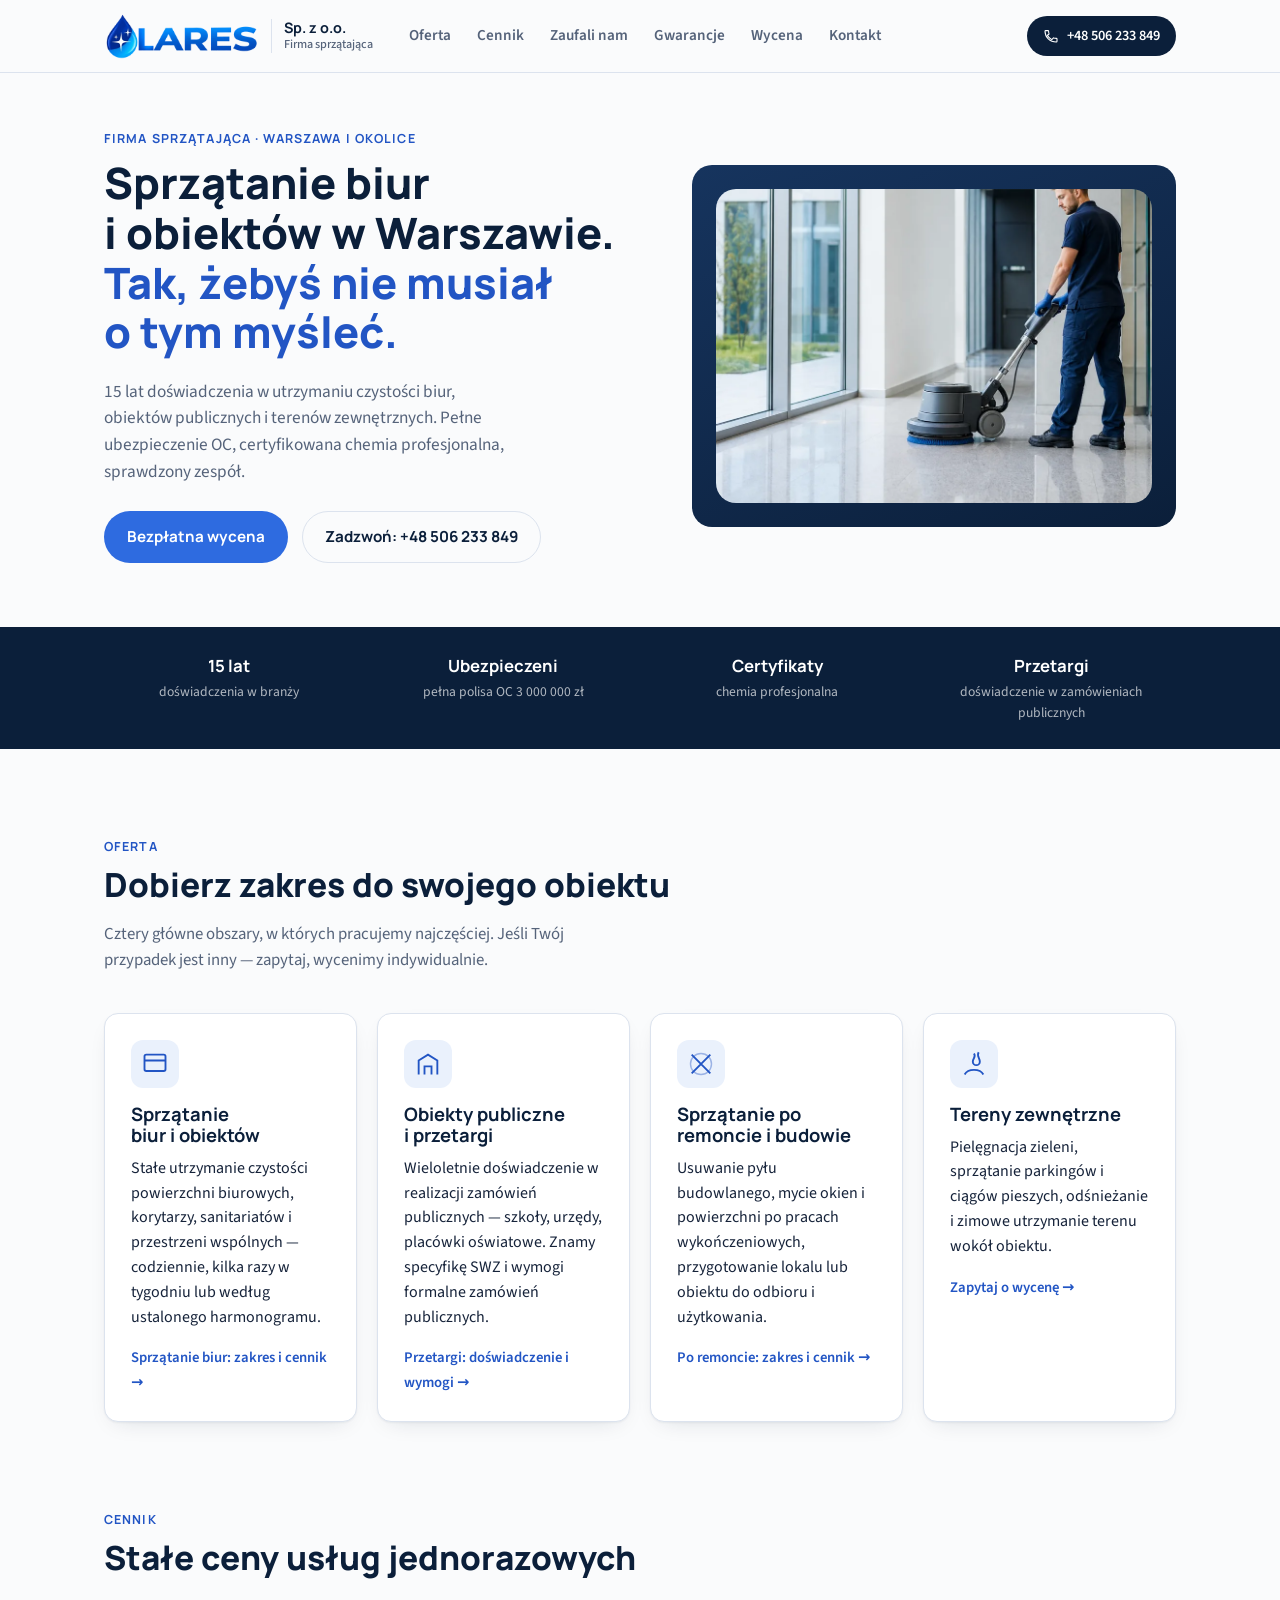
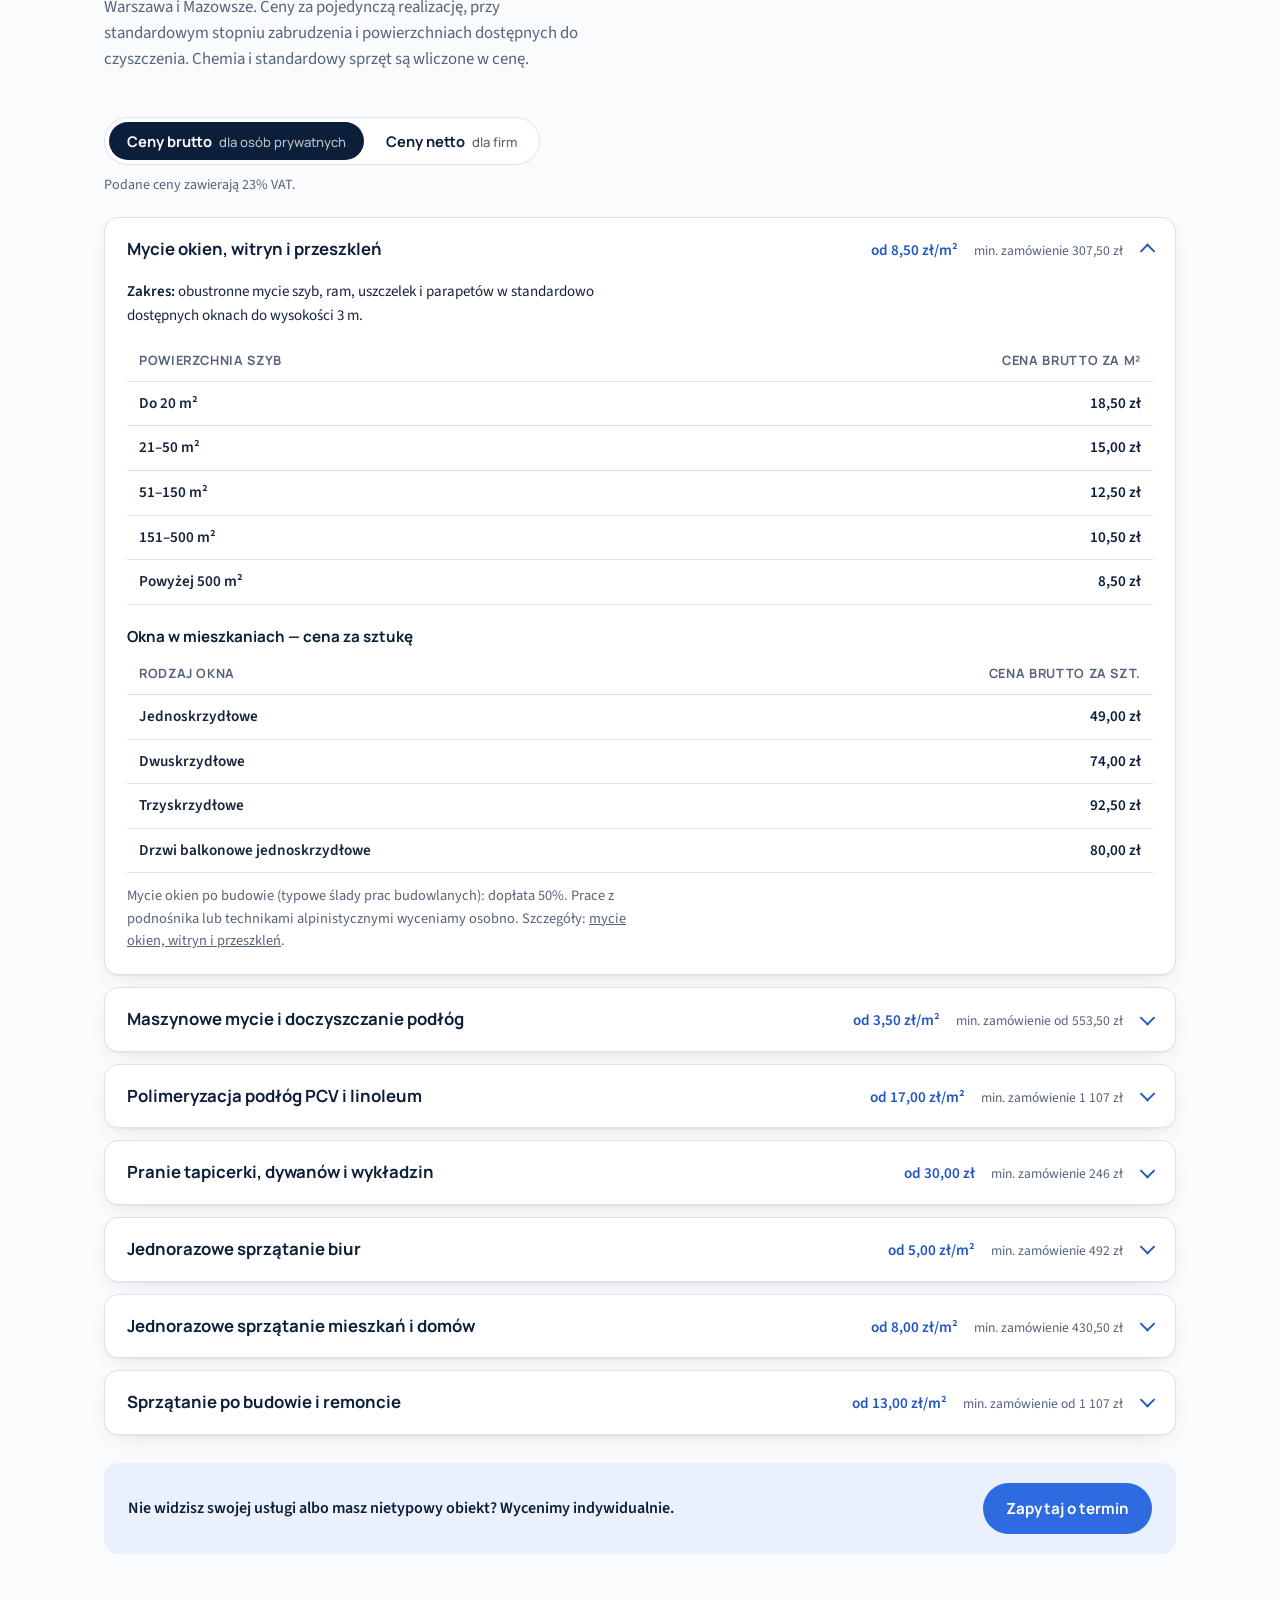
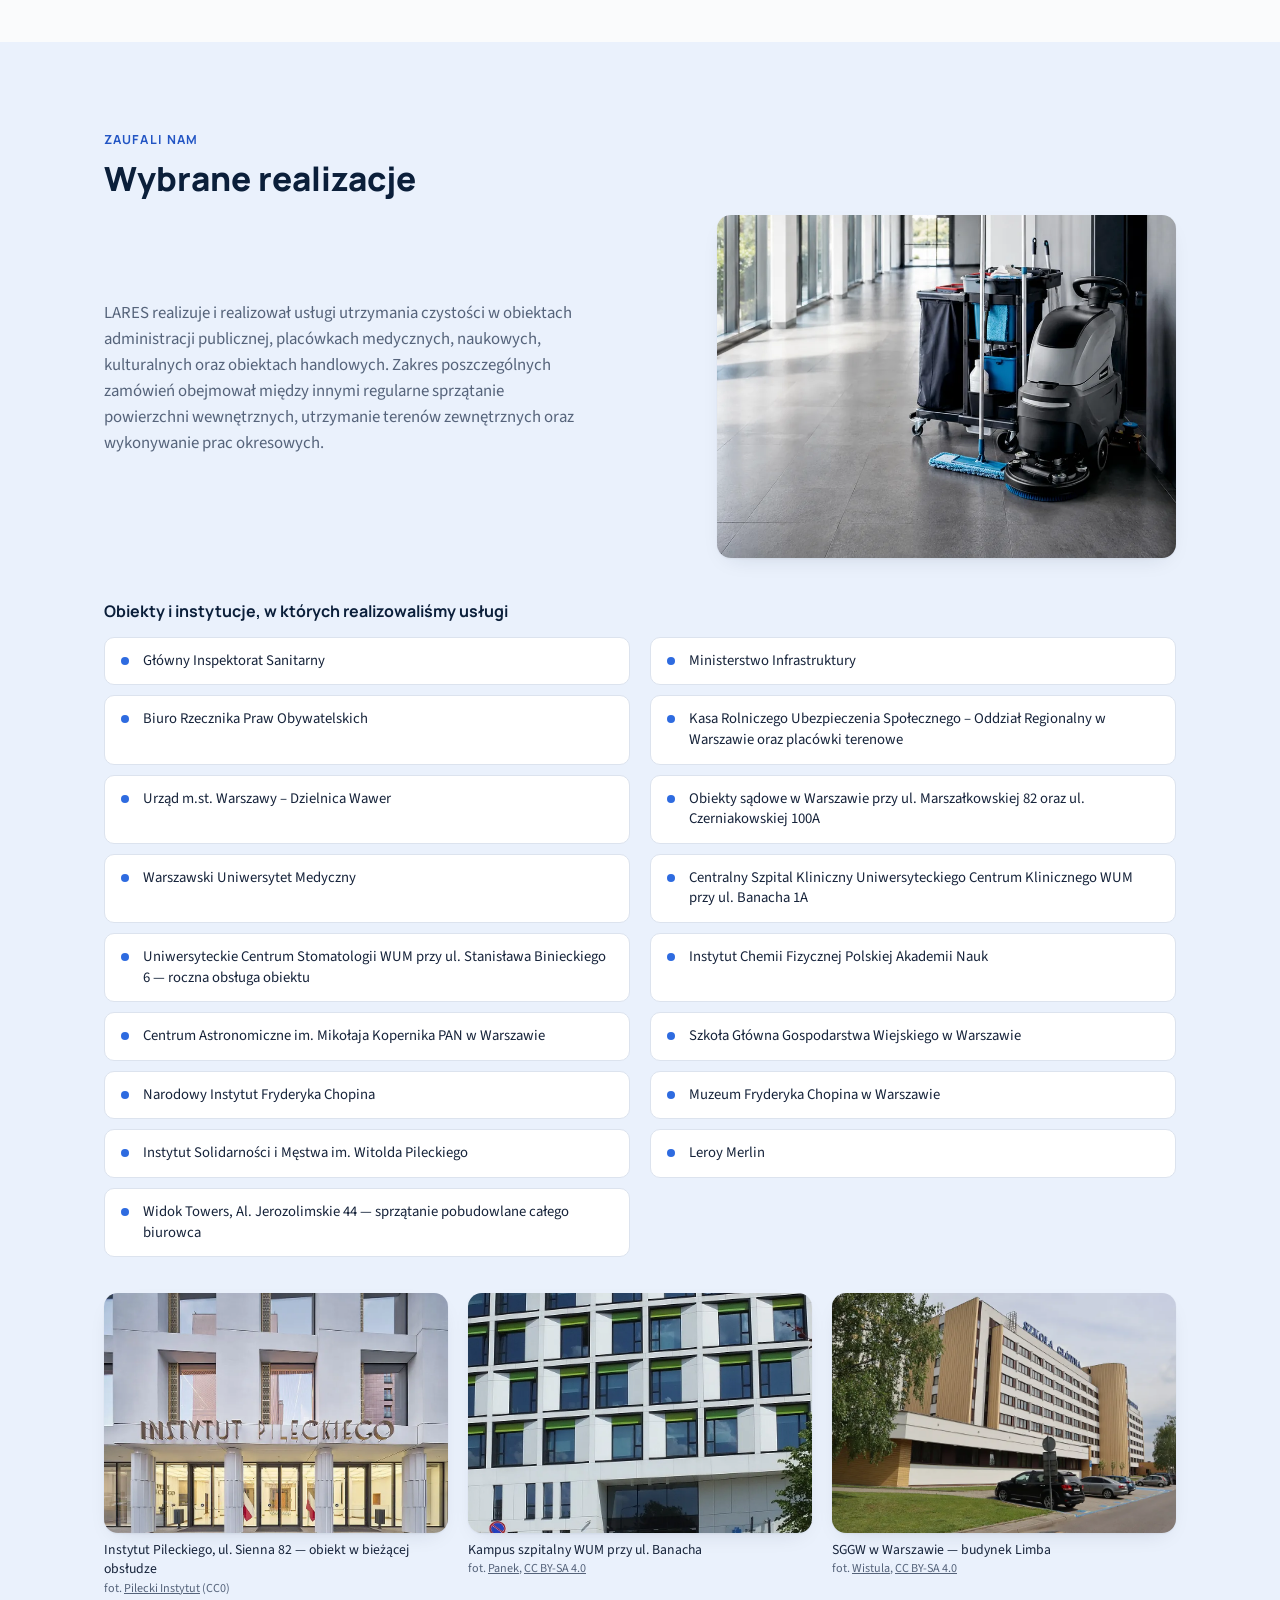
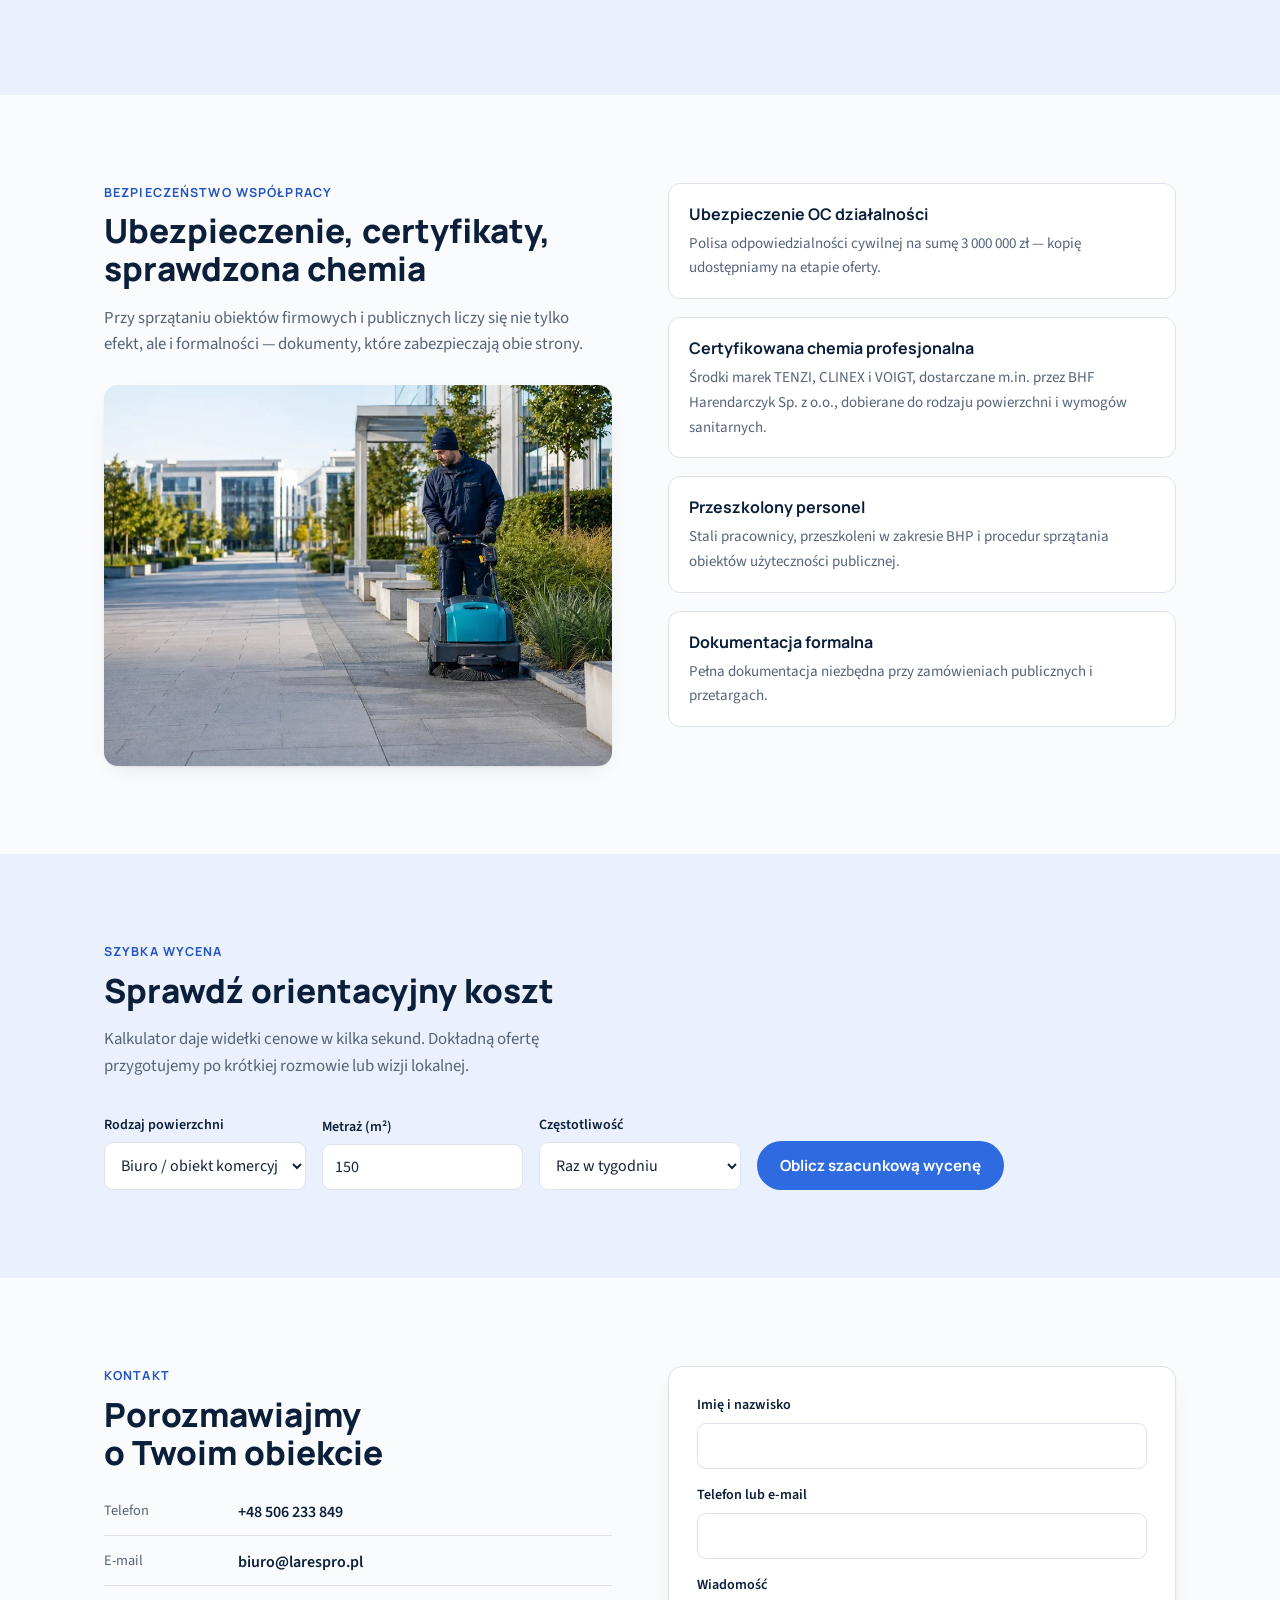
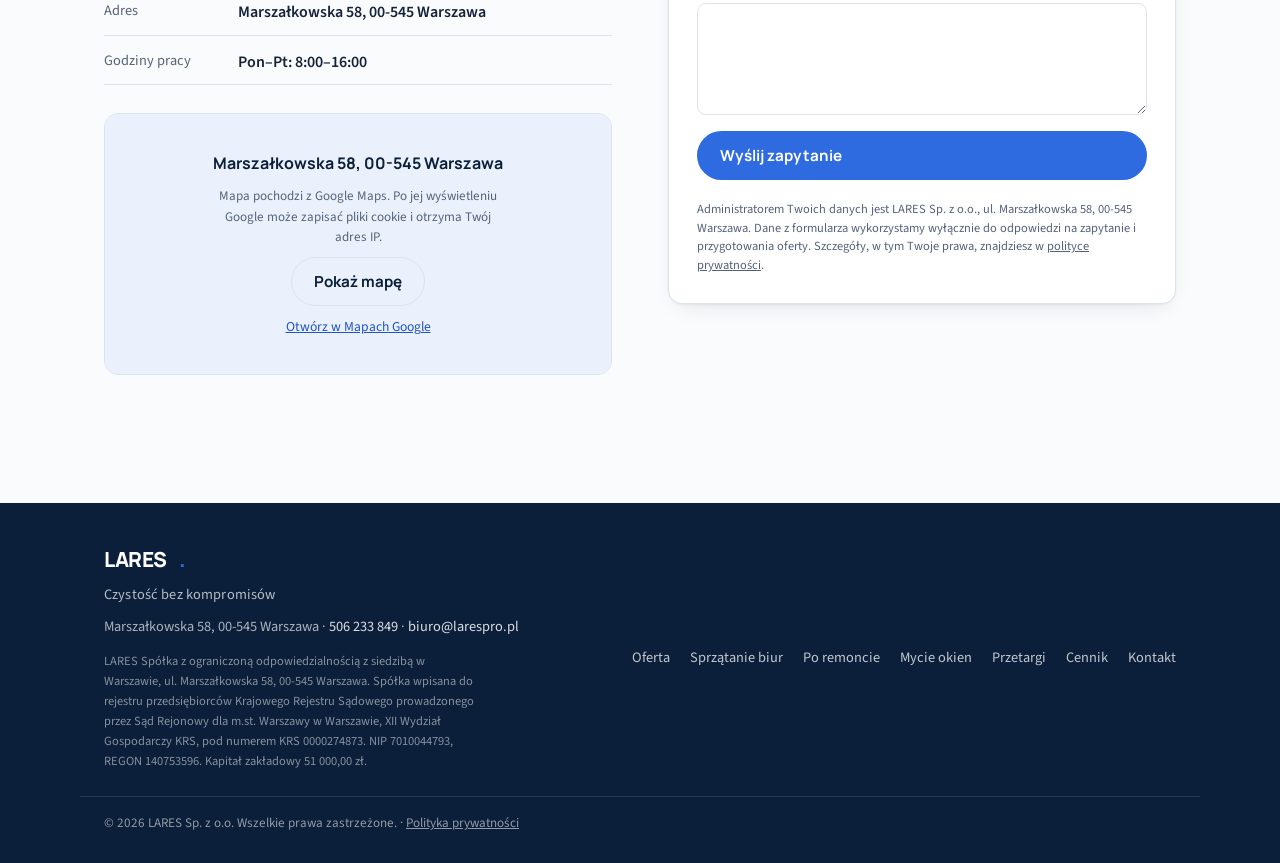
==== commit 3afbf0da: "Podstrony: przetargi i mycie okien + pranie tapicerki w cenniku - obiekty-publiczne-przetargi.html: " ====
--- a/index.html
+++ b/index.html
@@ -140,7 +140,7 @@
           </div>
           <h3>Obiekty publiczne i przetargi</h3>
           <p>Wieloletnie doświadczenie w realizacji zamówień publicznych — szkoły, urzędy, placówki oświatowe. Znamy specyfikę SWZ i wymogi formalne zamówień publicznych.</p>
-          <a href="#wycena" class="offer-link">Zapytaj o wycenę →</a>
+          <a href="obiekty-publiczne-przetargi.html" class="offer-link">Przetargi: doświadczenie i wymogi →</a>
         </article>
 
         <article class="offer-card">
@@ -212,7 +212,7 @@
               </tbody>
             </table>
           </div>
-          <p class="price-note">Mycie okien po budowie (typowe ślady prac budowlanych): dopłata 50%. Prace z podnośnika lub technikami alpinistycznymi wyceniamy osobno.</p>
+          <p class="price-note">Mycie okien po budowie (typowe ślady prac budowlanych): dopłata 50%. Prace z podnośnika lub technikami alpinistycznymi wyceniamy osobno. Szczegóły: <a href="mycie-okien.html">mycie okien, witryn i przeszkleń</a>.</p>
           </div>
         </details>
         <details class="price-item">
@@ -262,6 +262,52 @@
             <li>Trzecia warstwa polimeru: <span class="js-price" data-netto="5,00 zł/m²" data-brutto="6,00 zł/m²">6,00 zł/m²</span></li>
             <li>Naprawy i renowacja uszkodzonego podłoża: osobna wycena</li>
           </ul>
+          </div>
+        </details>
+        <details class="price-item">
+          <summary>
+            <span class="price-item-title">Pranie tapicerki, dywanów i wykładzin</span>
+            <span class="price-item-meta"><span class="price-item-from">od <span class="js-price" data-netto="24,50 zł" data-brutto="30,00 zł">30,00 zł</span></span><span class="price-item-min">min. zamówienie <span class="js-price" data-netto="200 zł" data-brutto="246 zł">246 zł</span></span></span>
+          </summary>
+          <div class="price-item-body">
+          <p class="price-scope"><strong>Zakres:</strong> pranie ekstrakcyjne u klienta — nałożenie środka piorącego, wypłukanie zabrudzeń i odessanie brudnej wody. Meble są wilgotne po praniu i schną zwykle od kilku do kilkunastu godzin.</p>
+          <p class="price-subhead">Tapicerka meblowa — cena za sztukę</p>
+          <div class="price-table-wrap">
+            <table class="price-table">
+              <caption class="visually-hidden">Pranie tapicerki meblowej — cena za sztukę</caption>
+              <thead><tr><th scope="col">Mebel</th><th scope="col">Cena <span class="js-vat-word">brutto</span> za szt.</th></tr></thead>
+              <tbody>
+              <tr><th scope="row">Krzesło tapicerowane</th><td><span class="js-price" data-netto="24,50 zł" data-brutto="30,00 zł">30,00 zł</span></td></tr>
+              <tr><th scope="row">Krzesło lub fotel biurowy</th><td><span class="js-price" data-netto="36,50 zł" data-brutto="45,00 zł">45,00 zł</span></td></tr>
+              <tr><th scope="row">Pufa, podnóżek</th><td><span class="js-price" data-netto="28,00 zł" data-brutto="34,50 zł">34,50 zł</span></td></tr>
+              <tr><th scope="row">Fotel wypoczynkowy</th><td><span class="js-price" data-netto="65,00 zł" data-brutto="80,00 zł">80,00 zł</span></td></tr>
+              <tr><th scope="row">Fotel typu uszak</th><td><span class="js-price" data-netto="73,00 zł" data-brutto="90,00 zł">90,00 zł</span></td></tr>
+              <tr><th scope="row">Wersalka, tapczan</th><td><span class="js-price" data-netto="114,00 zł" data-brutto="140,00 zł">140,00 zł</span></td></tr>
+              <tr><th scope="row">Kanapa dwuosobowa</th><td><span class="js-price" data-netto="122,00 zł" data-brutto="150,00 zł">150,00 zł</span></td></tr>
+              <tr><th scope="row">Kanapa lub sofa trzyosobowa</th><td><span class="js-price" data-netto="138,00 zł" data-brutto="169,50 zł">169,50 zł</span></td></tr>
+              <tr><th scope="row">Narożnik do 2,5 m</th><td><span class="js-price" data-netto="175,00 zł" data-brutto="215,50 zł">215,50 zł</span></td></tr>
+              <tr><th scope="row">Narożnik powyżej 2,5 m</th><td><span class="js-price" data-netto="205,00 zł" data-brutto="252,00 zł">252,00 zł</span></td></tr>
+              <tr><th scope="row">Materac jednoosobowy</th><td><span class="js-price" data-netto="65,00 zł" data-brutto="80,00 zł">80,00 zł</span></td></tr>
+              <tr><th scope="row">Materac dwuosobowy</th><td><span class="js-price" data-netto="90,00 zł" data-brutto="110,50 zł">110,50 zł</span></td></tr>
+              <tr><th scope="row">Łóżko tapicerowane z wezgłowiem</th><td><span class="js-price" data-netto="150,00 zł" data-brutto="184,50 zł">184,50 zł</span></td></tr>
+              <tr><th scope="row">Poduszka meblowa</th><td><span class="js-price" data-netto="12,00 zł" data-brutto="15,00 zł">15,00 zł</span></td></tr>
+              </tbody>
+            </table>
+          </div>
+          <p class="price-subhead">Dywany i wykładziny — cena za m²</p>
+          <div class="price-table-wrap">
+            <table class="price-table">
+              <caption class="visually-hidden">Pranie dywanów i wykładzin — cena za metr kwadratowy</caption>
+              <thead><tr><th scope="col">Powierzchnia</th><th scope="col">Cena <span class="js-vat-word">brutto</span> za m²</th></tr></thead>
+              <tbody>
+              <tr><th scope="row">Do 20 m²</th><td><span class="js-price" data-netto="16,00 zł" data-brutto="19,50 zł">19,50 zł</span></td></tr>
+              <tr><th scope="row">21–100 m²</th><td><span class="js-price" data-netto="12,00 zł" data-brutto="15,00 zł">15,00 zł</span></td></tr>
+              <tr><th scope="row">Powyżej 100 m²</th><td><span class="js-price" data-netto="9,00 zł" data-brutto="11,00 zł">11,00 zł</span></td></tr>
+              </tbody>
+            </table>
+          </div>
+          <p class="price-note"><strong>Minimalne zamówienie:</strong> <span class="js-price" data-netto="200 zł" data-brutto="246 zł">246 zł</span>. Tapicerka skórzana, meble modułowe i narożniki w kształcie litery U — wycena indywidualna. Impregnacja tkaniny po praniu: dopłata 50%.</p>
+          <p class="price-note">Trudne zabrudzenia (tłuszcz, krew, mocz, farby, guma do żucia) oraz usuwanie zapachów wyceniamy osobno — skuteczności przy zaschniętych plamach nie da się zagwarantować z góry.</p>
           </div>
         </details>
         <details class="price-item">
@@ -540,9 +586,9 @@
       <a href="#oferta">Oferta</a>
       <a href="sprzatanie-biur.html">Sprzątanie biur</a>
       <a href="sprzatanie-po-remoncie.html">Po remoncie</a>
+      <a href="mycie-okien.html">Mycie okien</a>
+      <a href="obiekty-publiczne-przetargi.html">Przetargi</a>
       <a href="#cennik">Cennik</a>
-      <a href="#zaufali-nam">Zaufali nam</a>
-      <a href="#gwarancje">Gwarancje</a>
       <a href="#kontakt">Kontakt</a>
     </nav>
   </div>
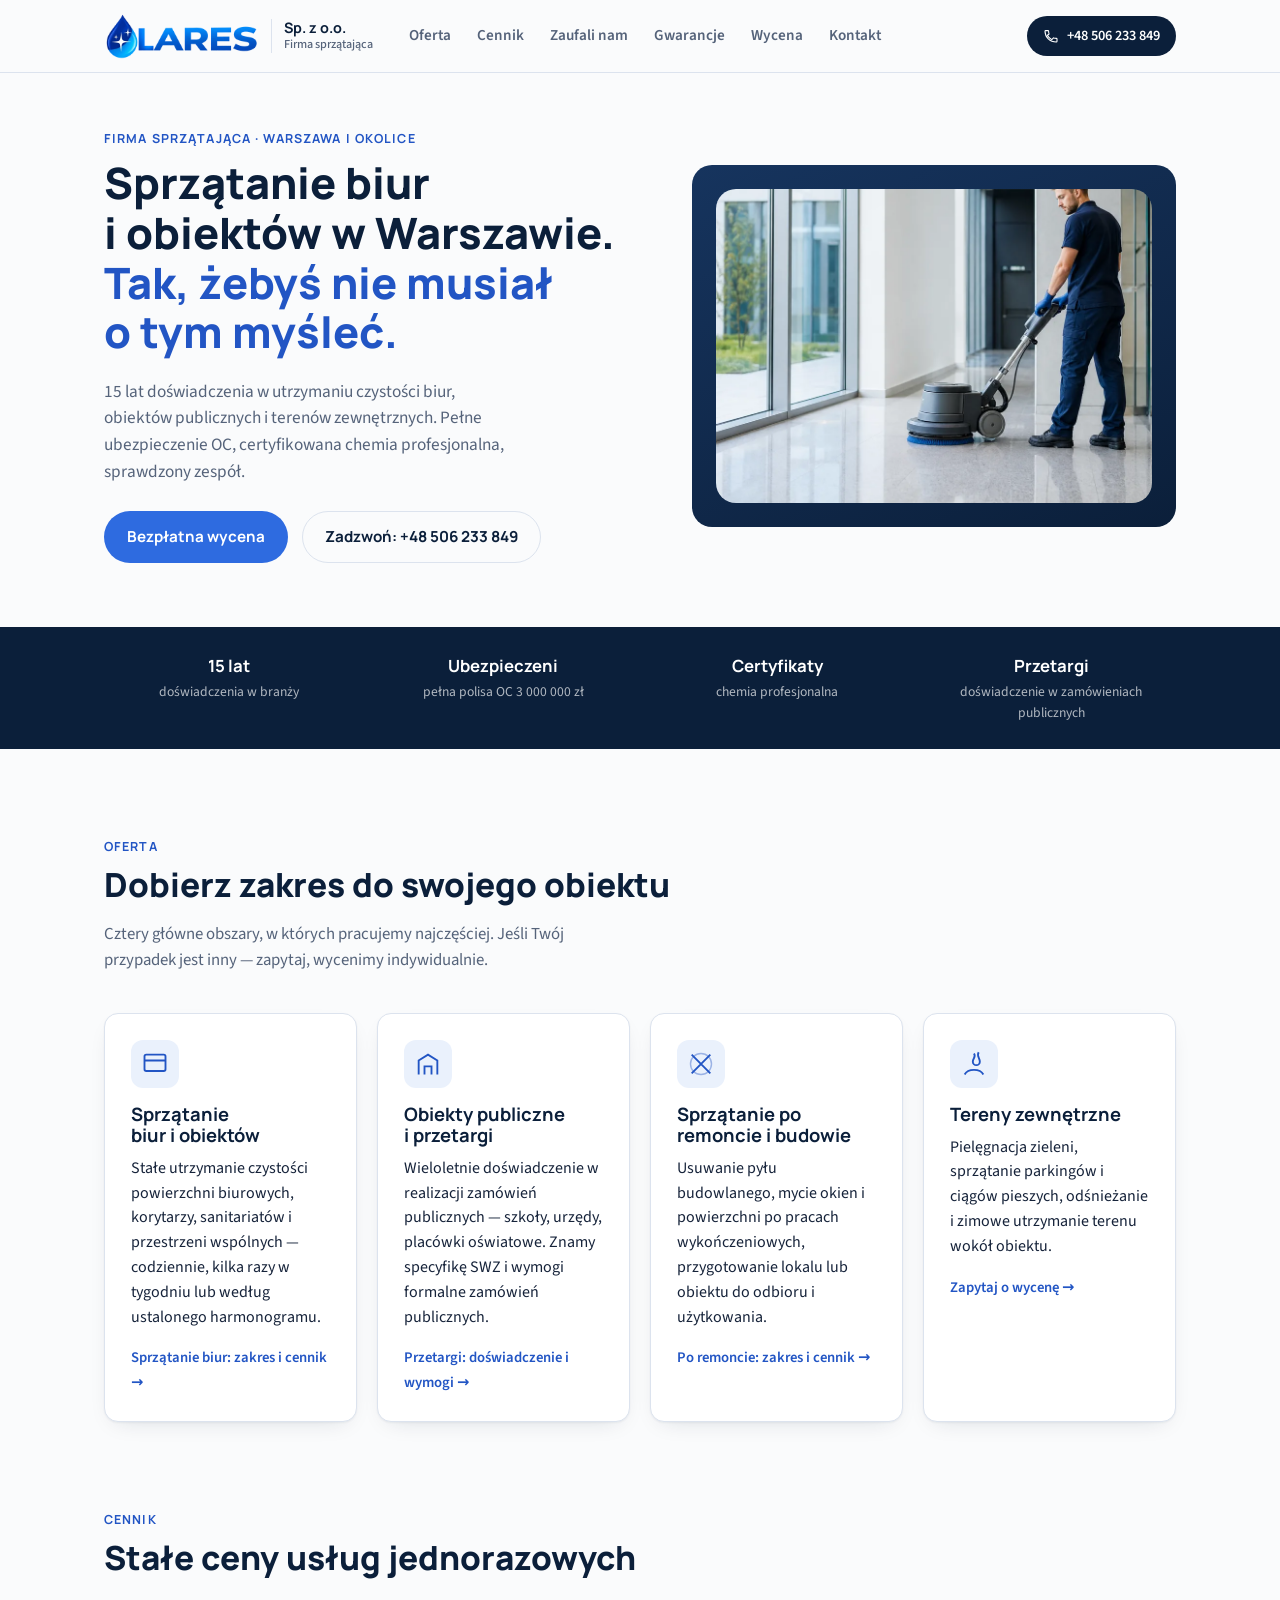
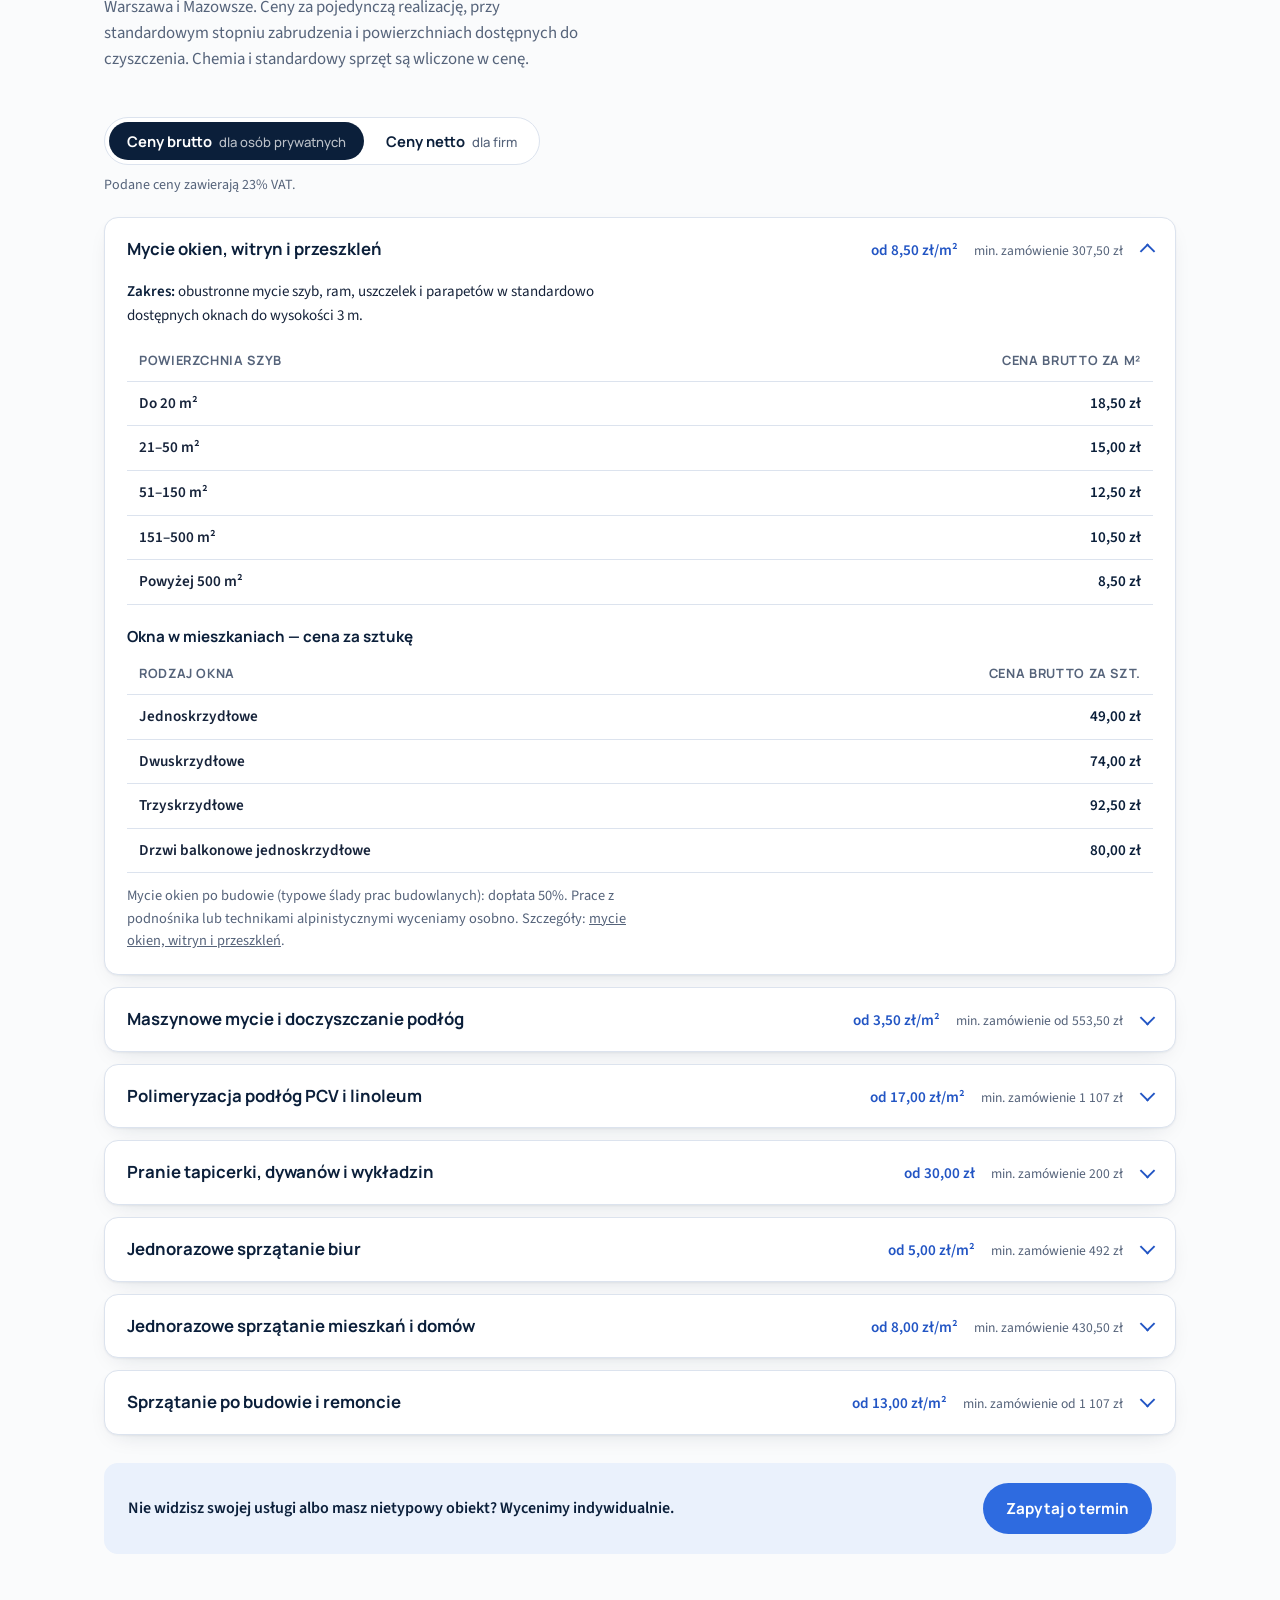
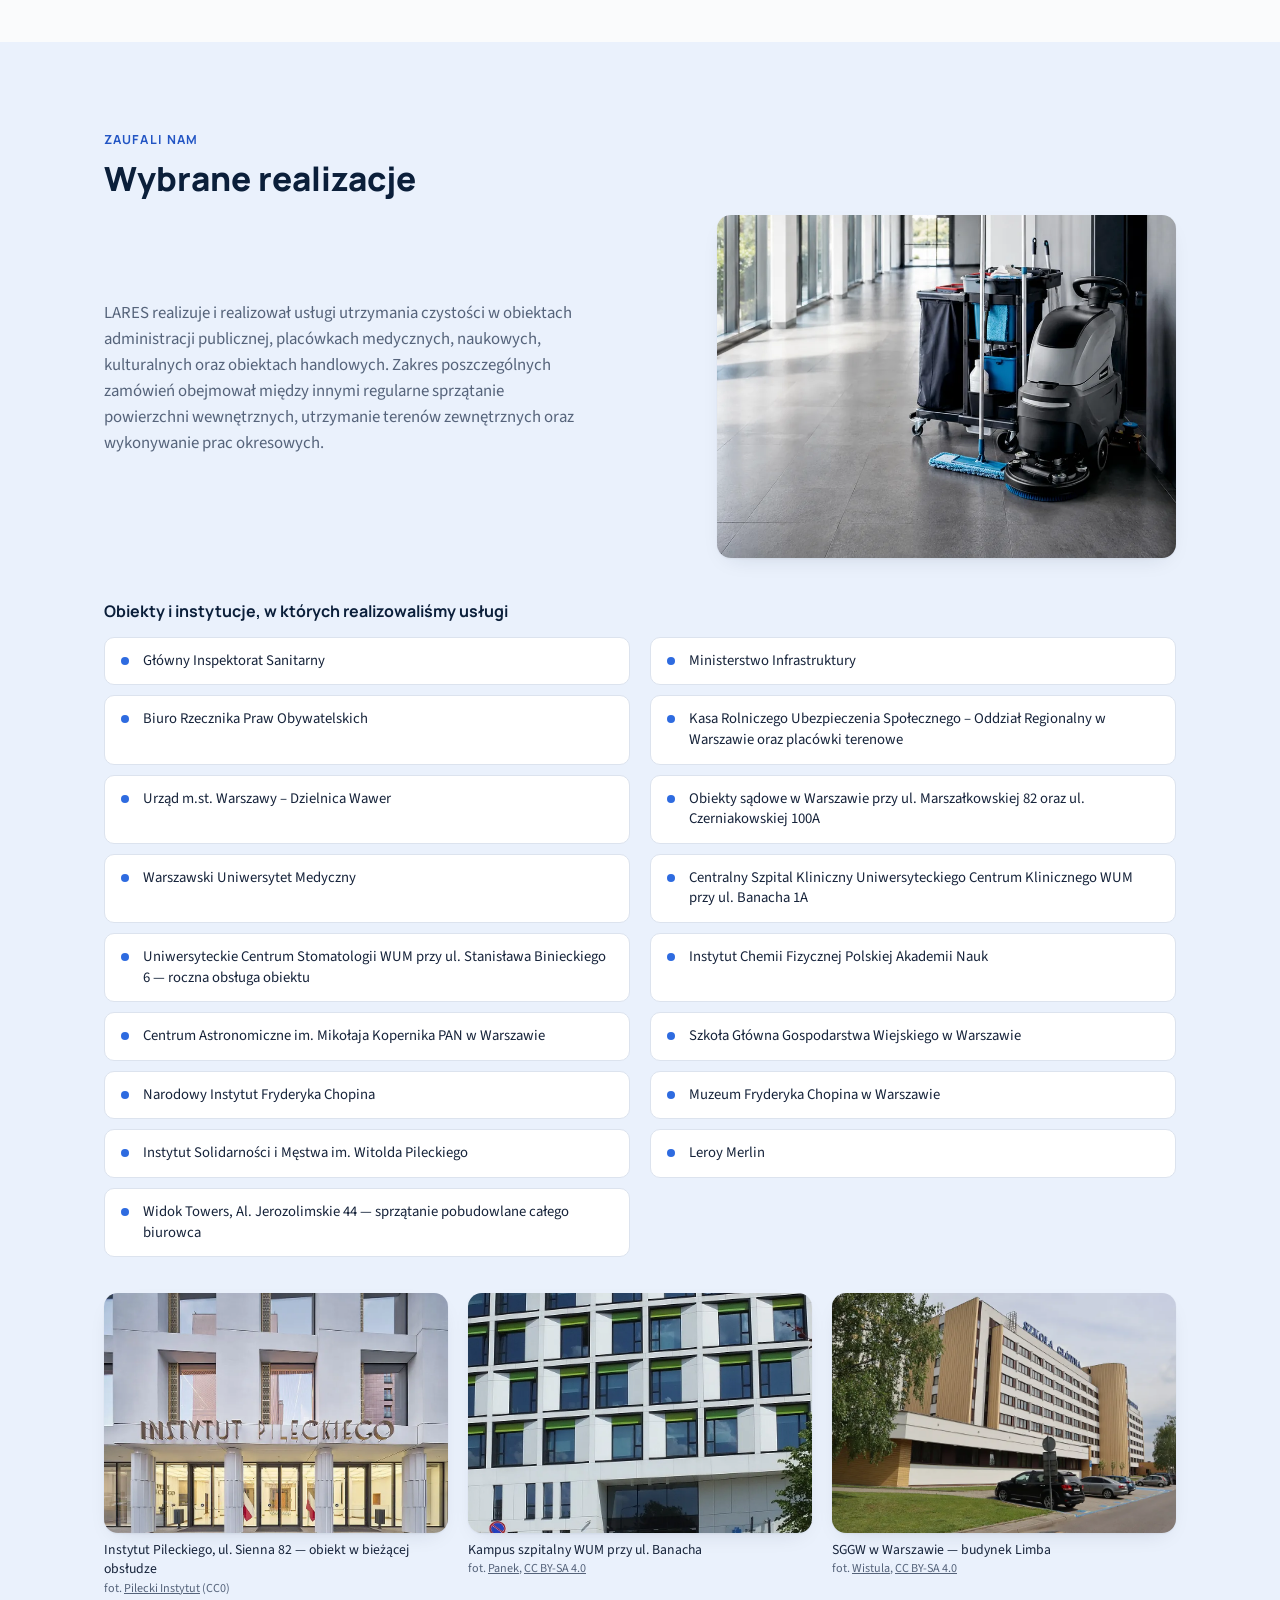
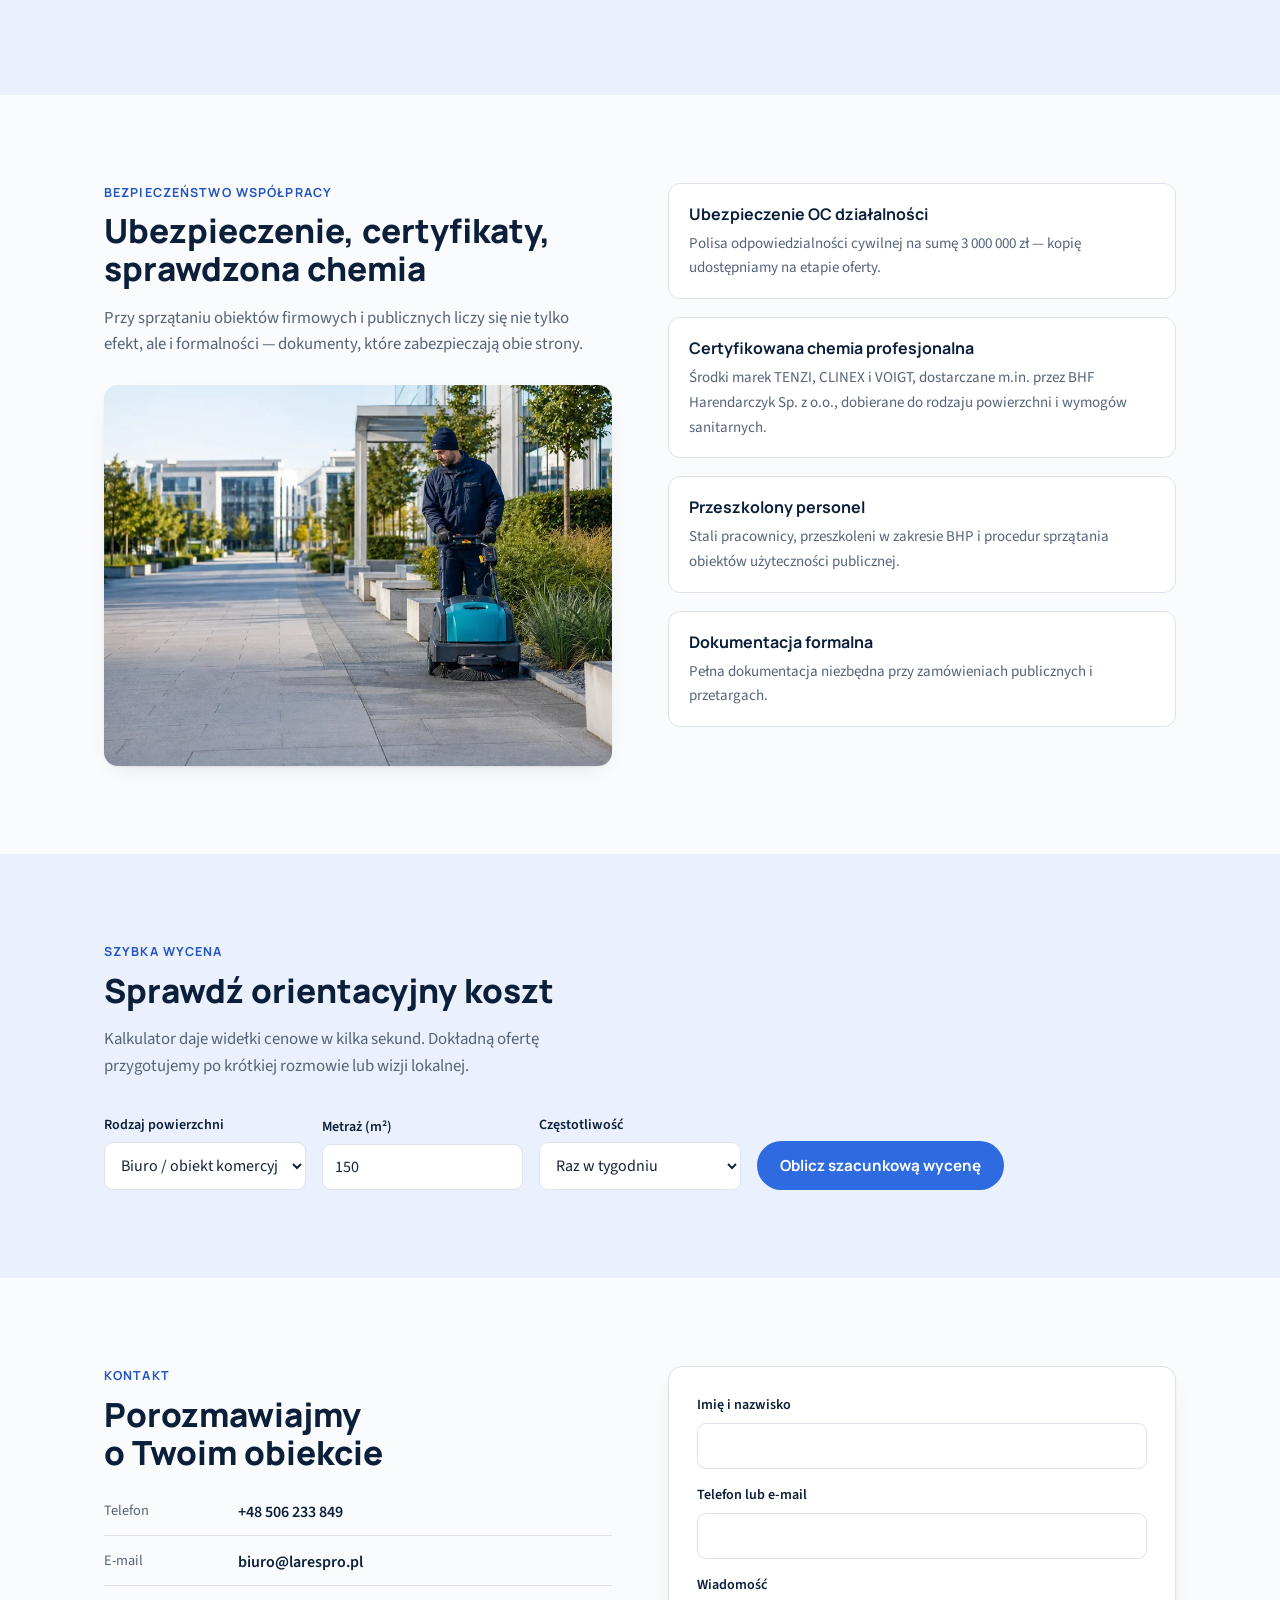
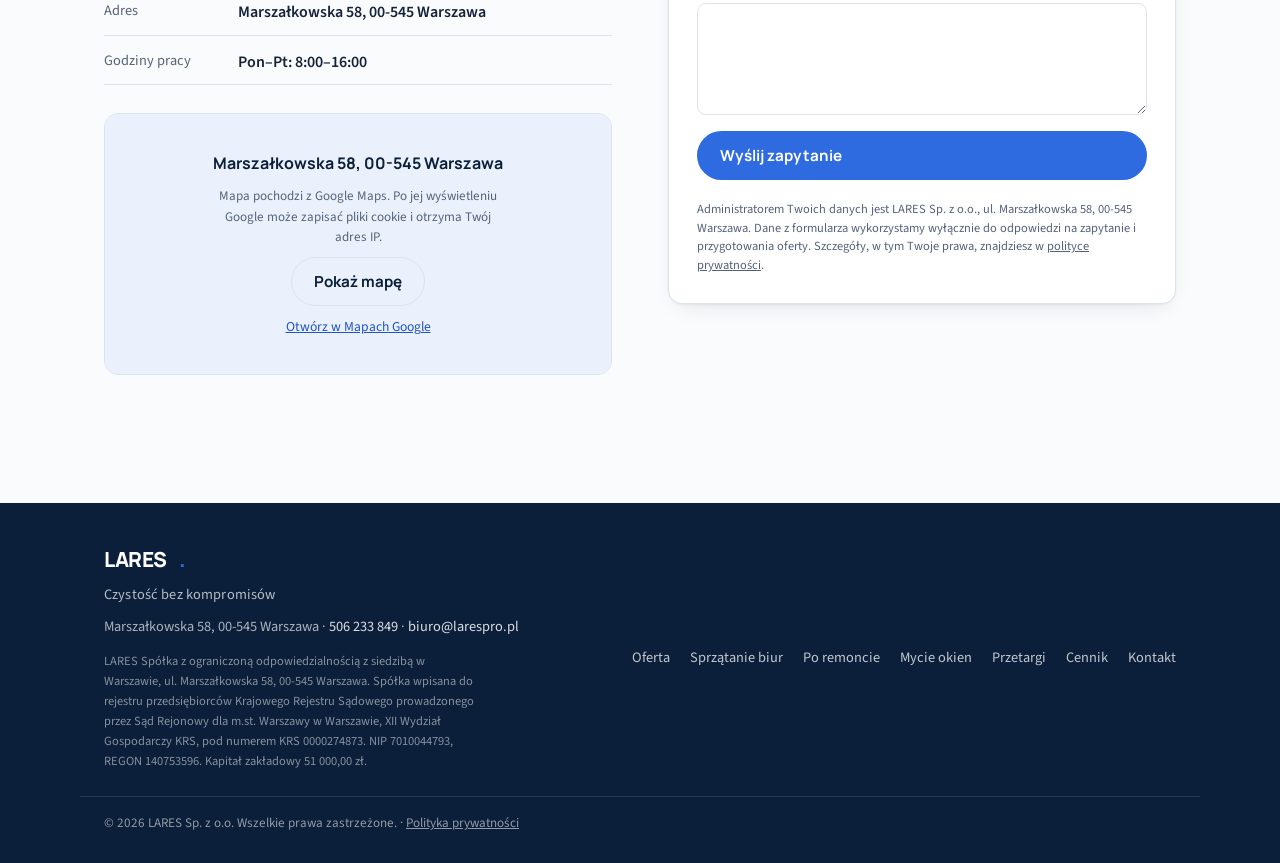
==== commit beaa4f02: "Cennik tapicerki: minimum 200 zł brutto, rozbicie fotela; RODO w polityce Cennik prania tapicerki: -" ====
--- a/index.html
+++ b/index.html
@@ -267,7 +267,7 @@
         <details class="price-item">
           <summary>
             <span class="price-item-title">Pranie tapicerki, dywanów i wykładzin</span>
-            <span class="price-item-meta"><span class="price-item-from">od <span class="js-price" data-netto="24,50 zł" data-brutto="30,00 zł">30,00 zł</span></span><span class="price-item-min">min. zamówienie <span class="js-price" data-netto="200 zł" data-brutto="246 zł">246 zł</span></span></span>
+            <span class="price-item-meta"><span class="price-item-from">od <span class="js-price" data-netto="24,50 zł" data-brutto="30,00 zł">30,00 zł</span></span><span class="price-item-min">min. zamówienie <span class="js-price" data-netto="162,50 zł" data-brutto="200 zł">200 zł</span></span></span>
           </summary>
           <div class="price-item-body">
           <p class="price-scope"><strong>Zakres:</strong> pranie ekstrakcyjne u klienta — nałożenie środka piorącego, wypłukanie zabrudzeń i odessanie brudnej wody. Meble są wilgotne po praniu i schną zwykle od kilku do kilkunastu godzin.</p>
@@ -280,7 +280,8 @@
               <tr><th scope="row">Krzesło tapicerowane</th><td><span class="js-price" data-netto="24,50 zł" data-brutto="30,00 zł">30,00 zł</span></td></tr>
               <tr><th scope="row">Krzesło lub fotel biurowy</th><td><span class="js-price" data-netto="36,50 zł" data-brutto="45,00 zł">45,00 zł</span></td></tr>
               <tr><th scope="row">Pufa, podnóżek</th><td><span class="js-price" data-netto="28,00 zł" data-brutto="34,50 zł">34,50 zł</span></td></tr>
-              <tr><th scope="row">Fotel wypoczynkowy</th><td><span class="js-price" data-netto="65,00 zł" data-brutto="80,00 zł">80,00 zł</span></td></tr>
+              <tr><th scope="row">Fotel wypoczynkowy mały</th><td><span class="js-price" data-netto="48,50 zł" data-brutto="60,00 zł">60,00 zł</span></td></tr>
+              <tr><th scope="row">Fotel wypoczynkowy duży</th><td><span class="js-price" data-netto="65,00 zł" data-brutto="80,00 zł">80,00 zł</span></td></tr>
               <tr><th scope="row">Fotel typu uszak</th><td><span class="js-price" data-netto="73,00 zł" data-brutto="90,00 zł">90,00 zł</span></td></tr>
               <tr><th scope="row">Wersalka, tapczan</th><td><span class="js-price" data-netto="114,00 zł" data-brutto="140,00 zł">140,00 zł</span></td></tr>
               <tr><th scope="row">Kanapa dwuosobowa</th><td><span class="js-price" data-netto="122,00 zł" data-brutto="150,00 zł">150,00 zł</span></td></tr>
@@ -306,7 +307,7 @@
               </tbody>
             </table>
           </div>
-          <p class="price-note"><strong>Minimalne zamówienie:</strong> <span class="js-price" data-netto="200 zł" data-brutto="246 zł">246 zł</span>. Tapicerka skórzana, meble modułowe i narożniki w kształcie litery U — wycena indywidualna. Impregnacja tkaniny po praniu: dopłata 50%.</p>
+          <p class="price-note"><strong>Minimalne zamówienie:</strong> <span class="js-price" data-netto="162,50 zł" data-brutto="200 zł">200 zł</span>. Tapicerka skórzana, meble modułowe i narożniki w kształcie litery U — wycena indywidualna. Impregnacja tkaniny po praniu: dopłata 50%.</p>
           <p class="price-note">Trudne zabrudzenia (tłuszcz, krew, mocz, farby, guma do żucia) oraz usuwanie zapachów wyceniamy osobno — skuteczności przy zaschniętych plamach nie da się zagwarantować z góry.</p>
           </div>
         </details>
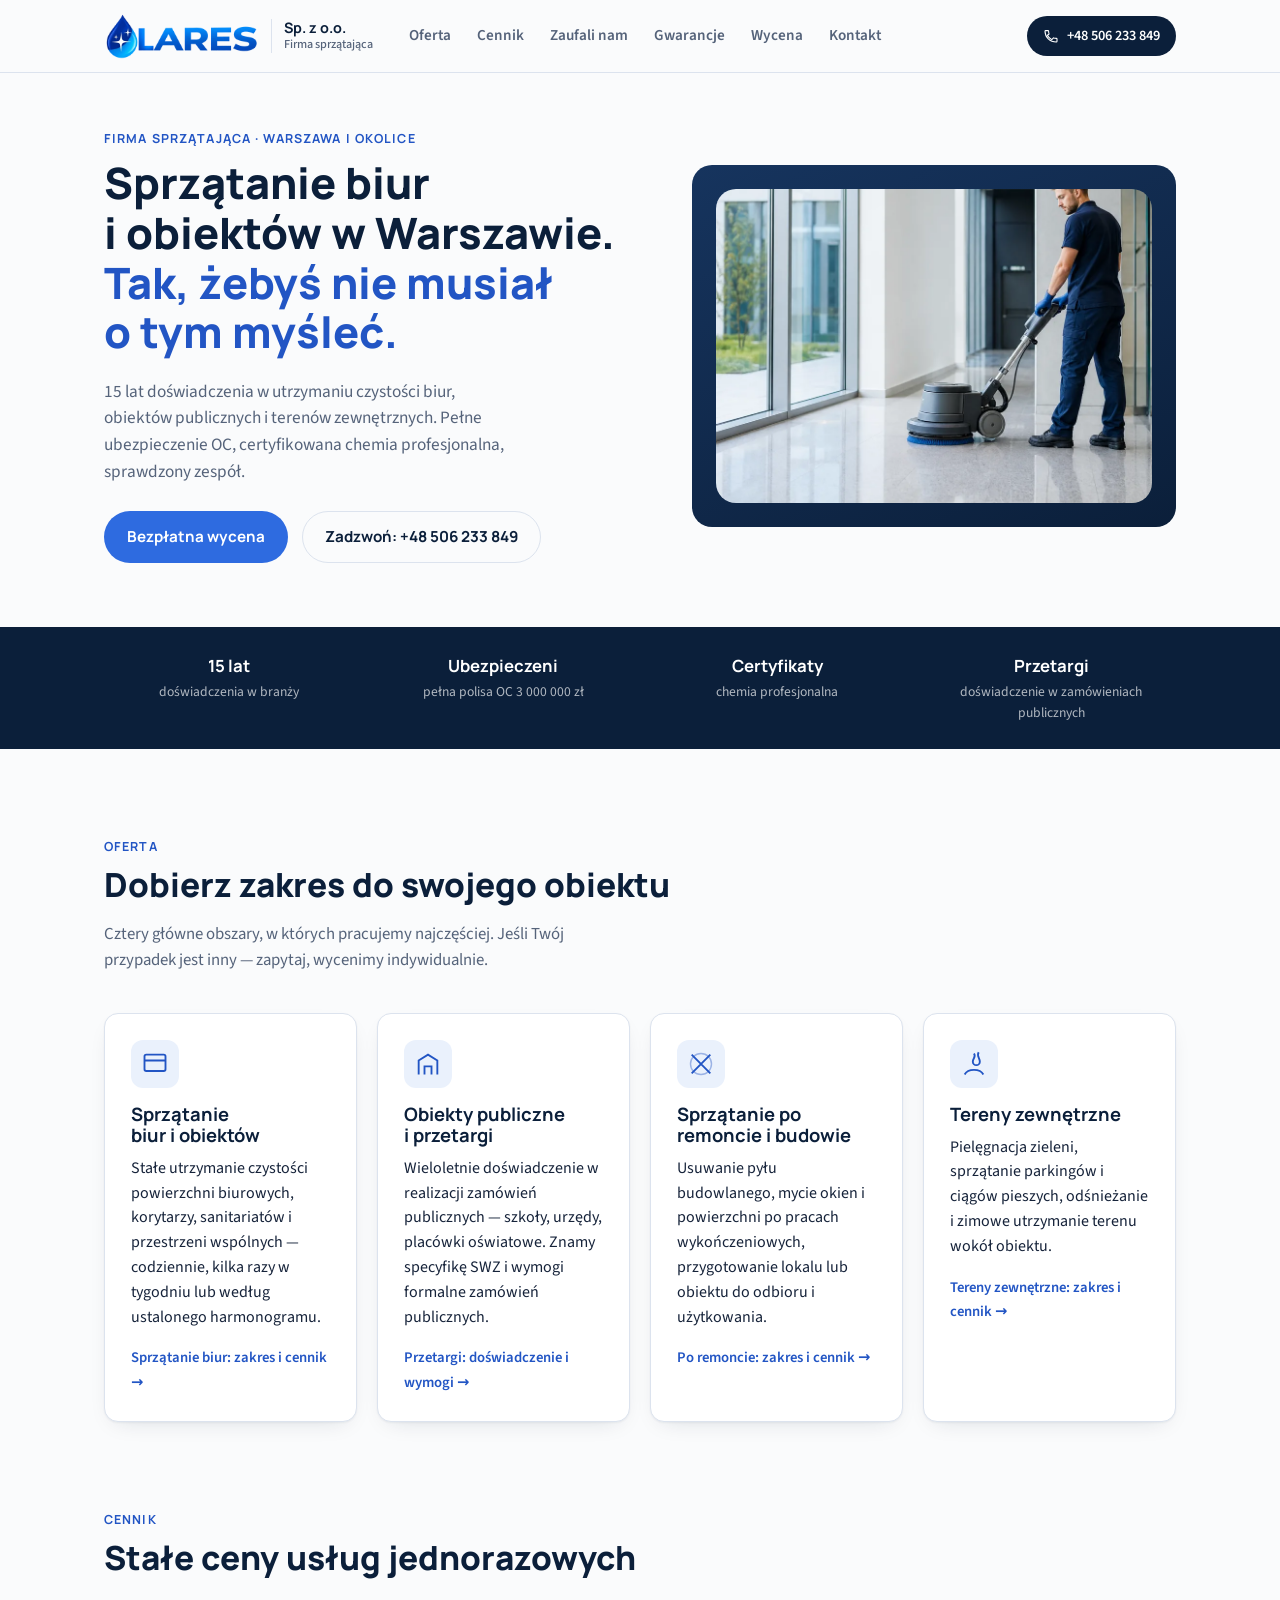
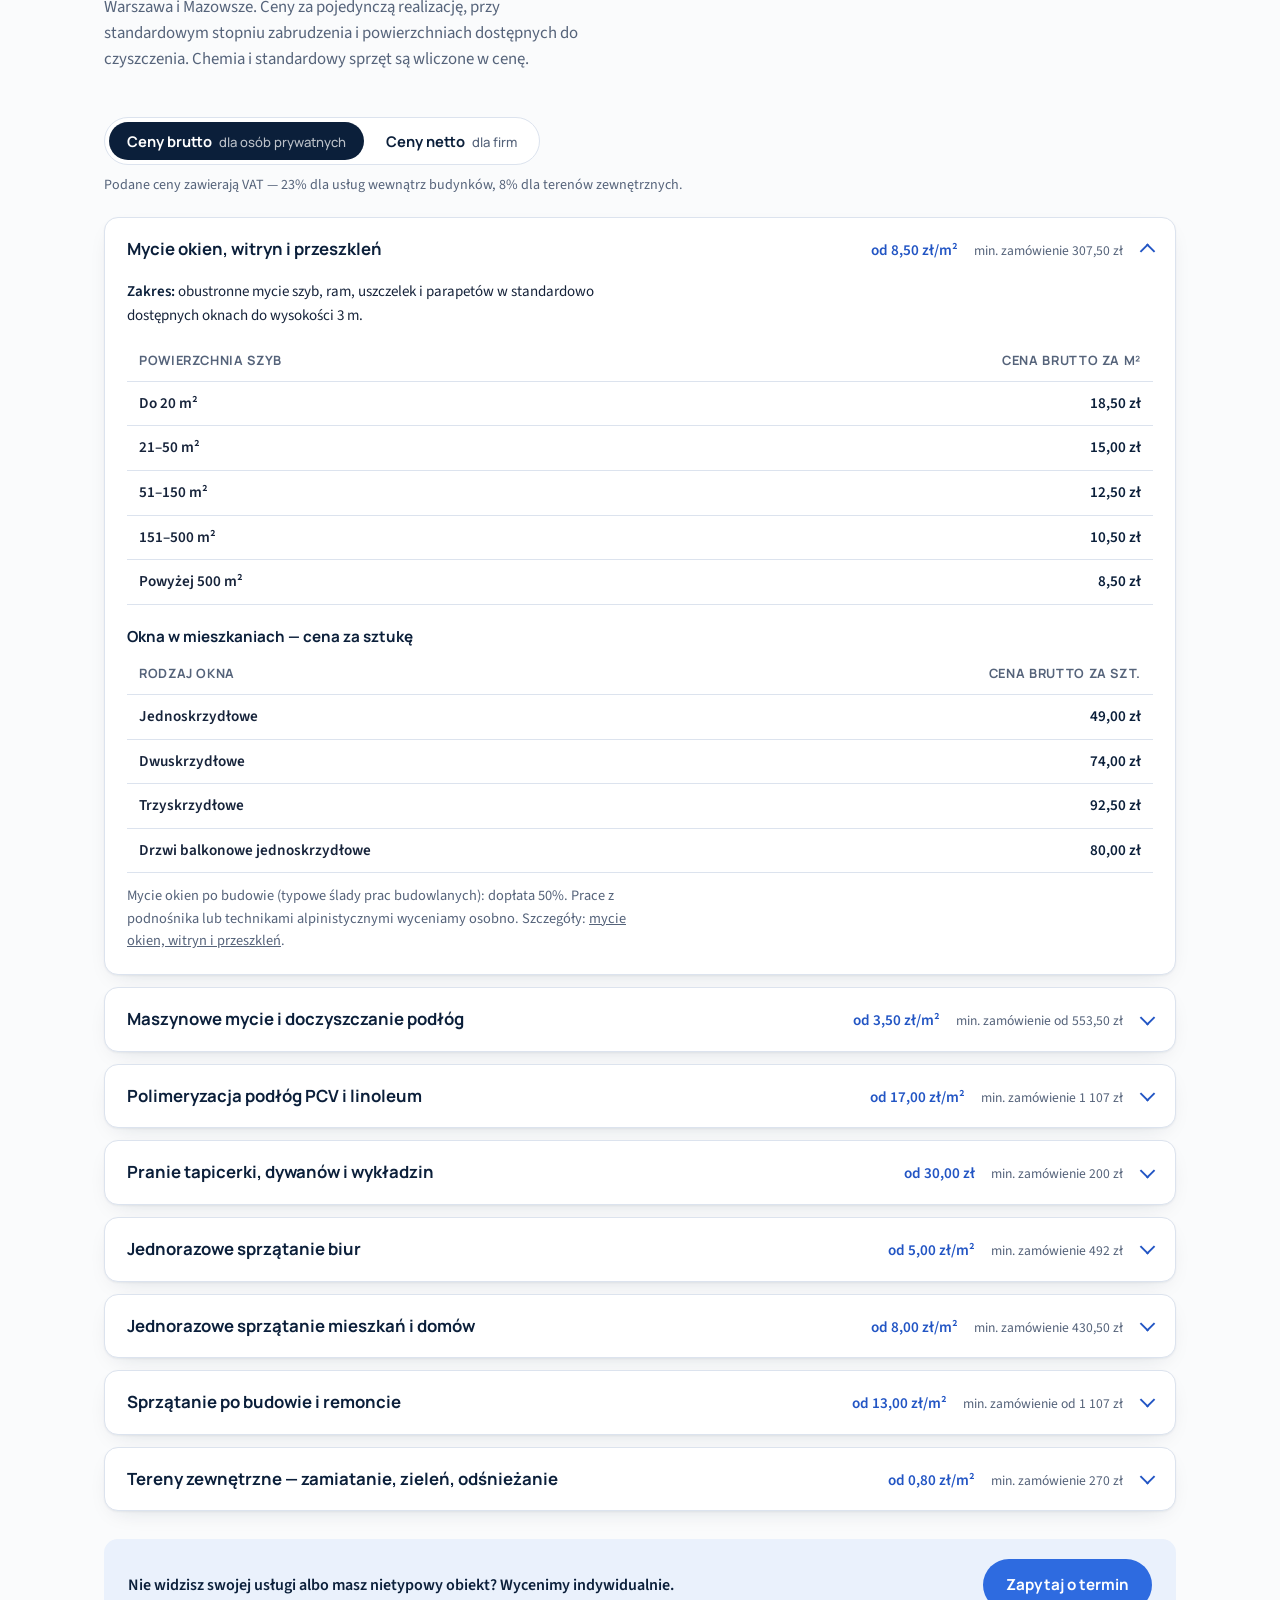
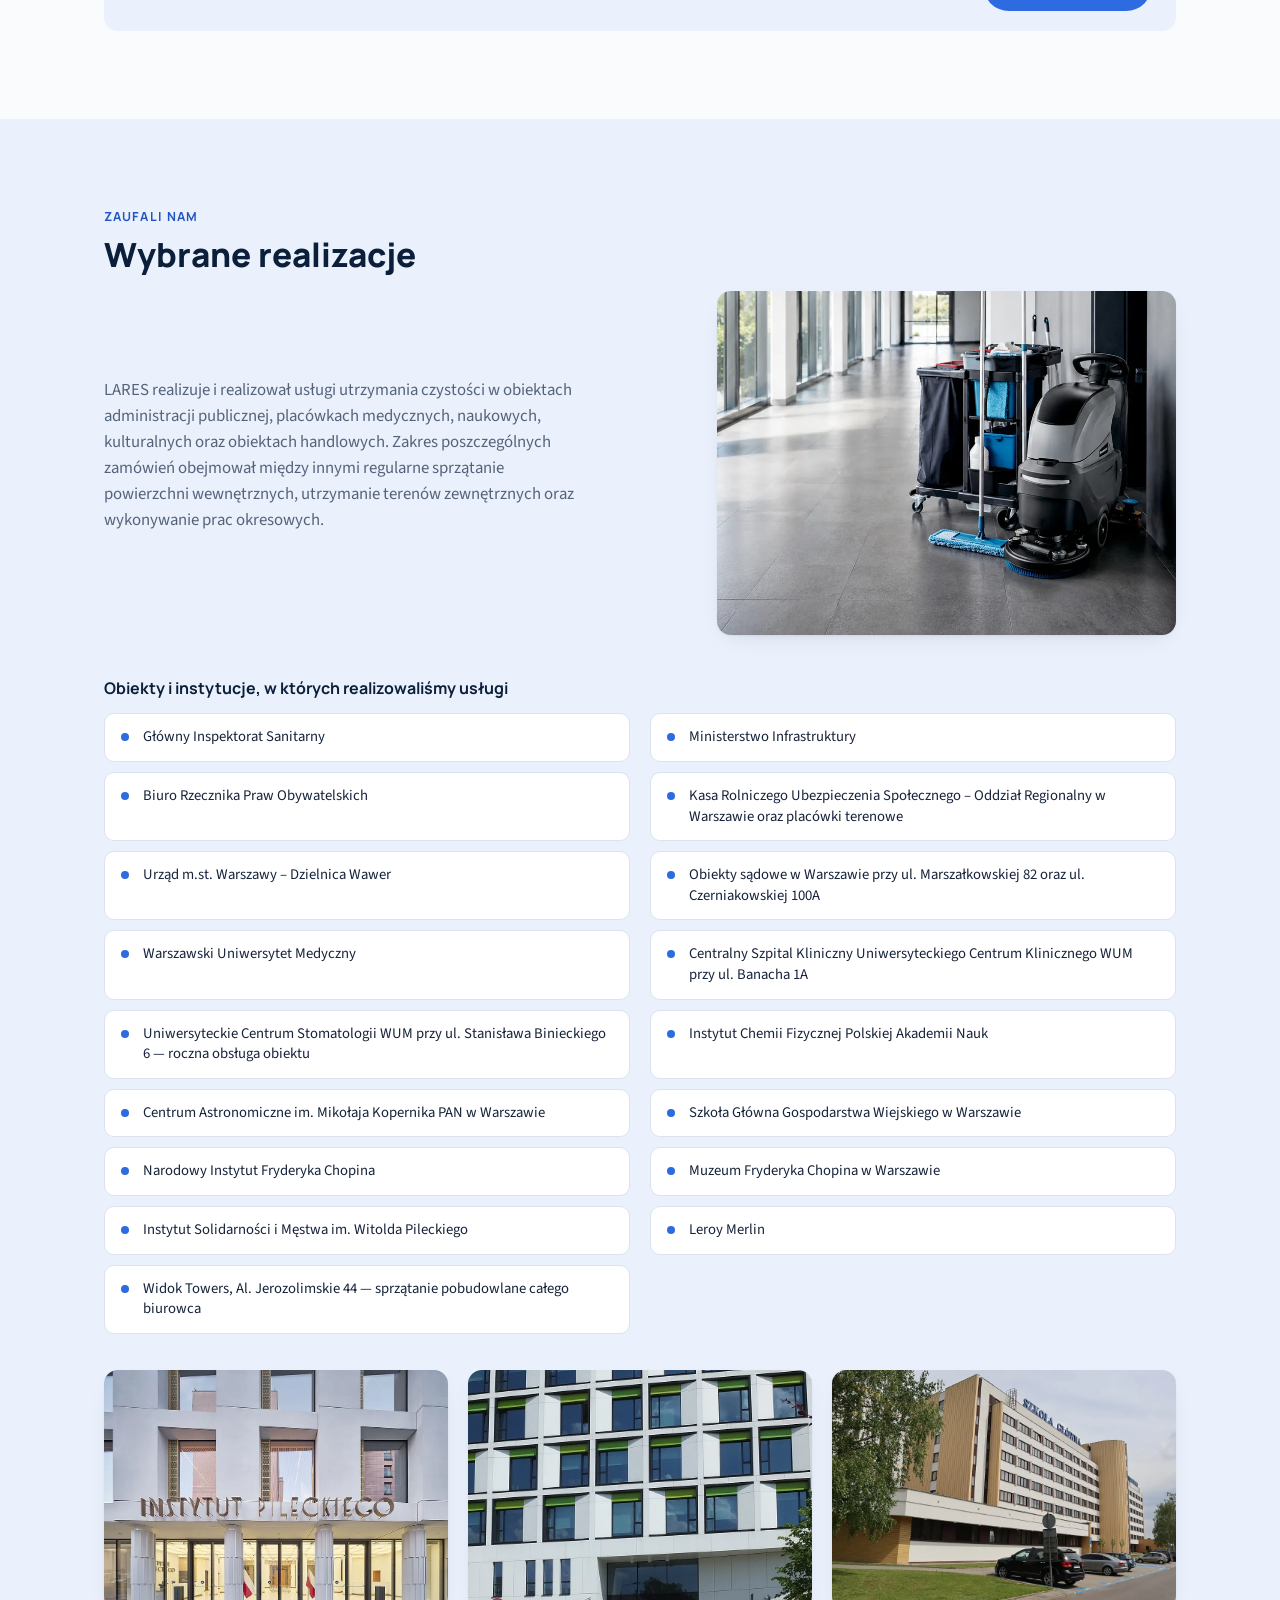
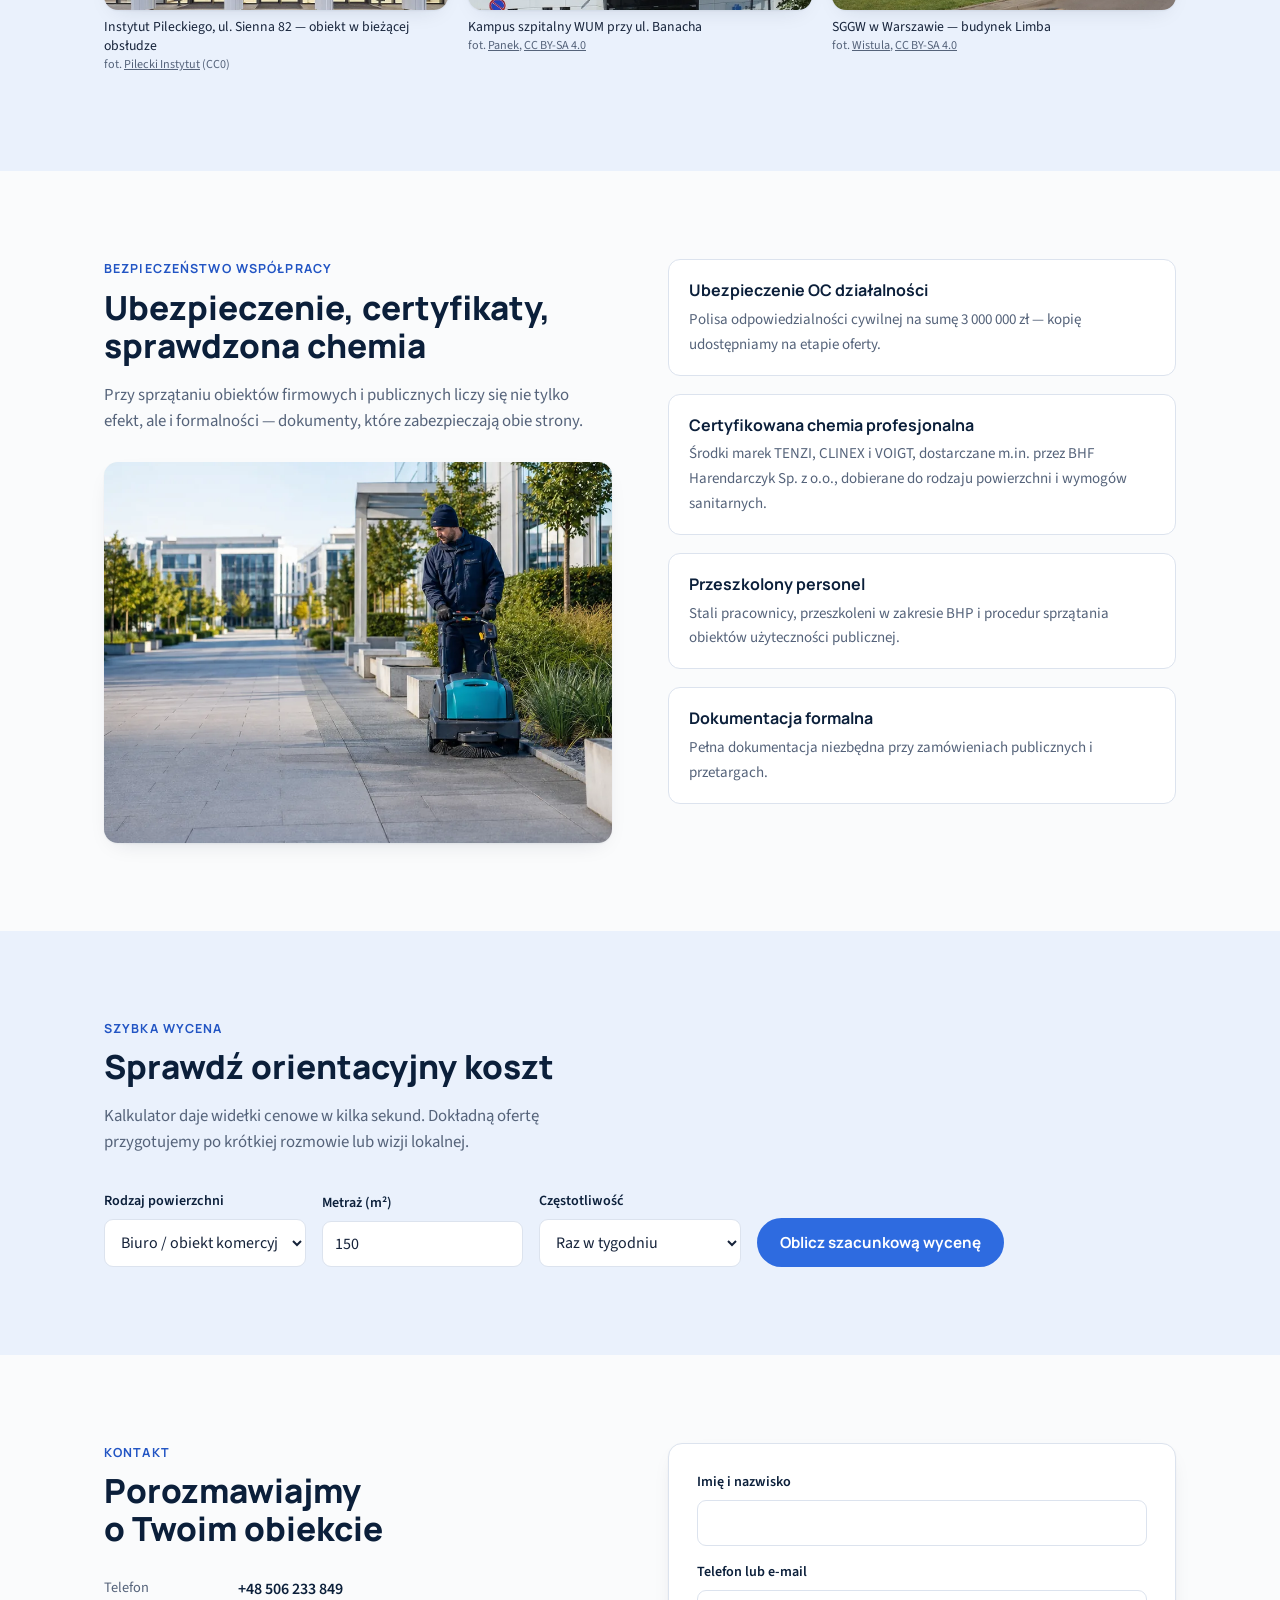
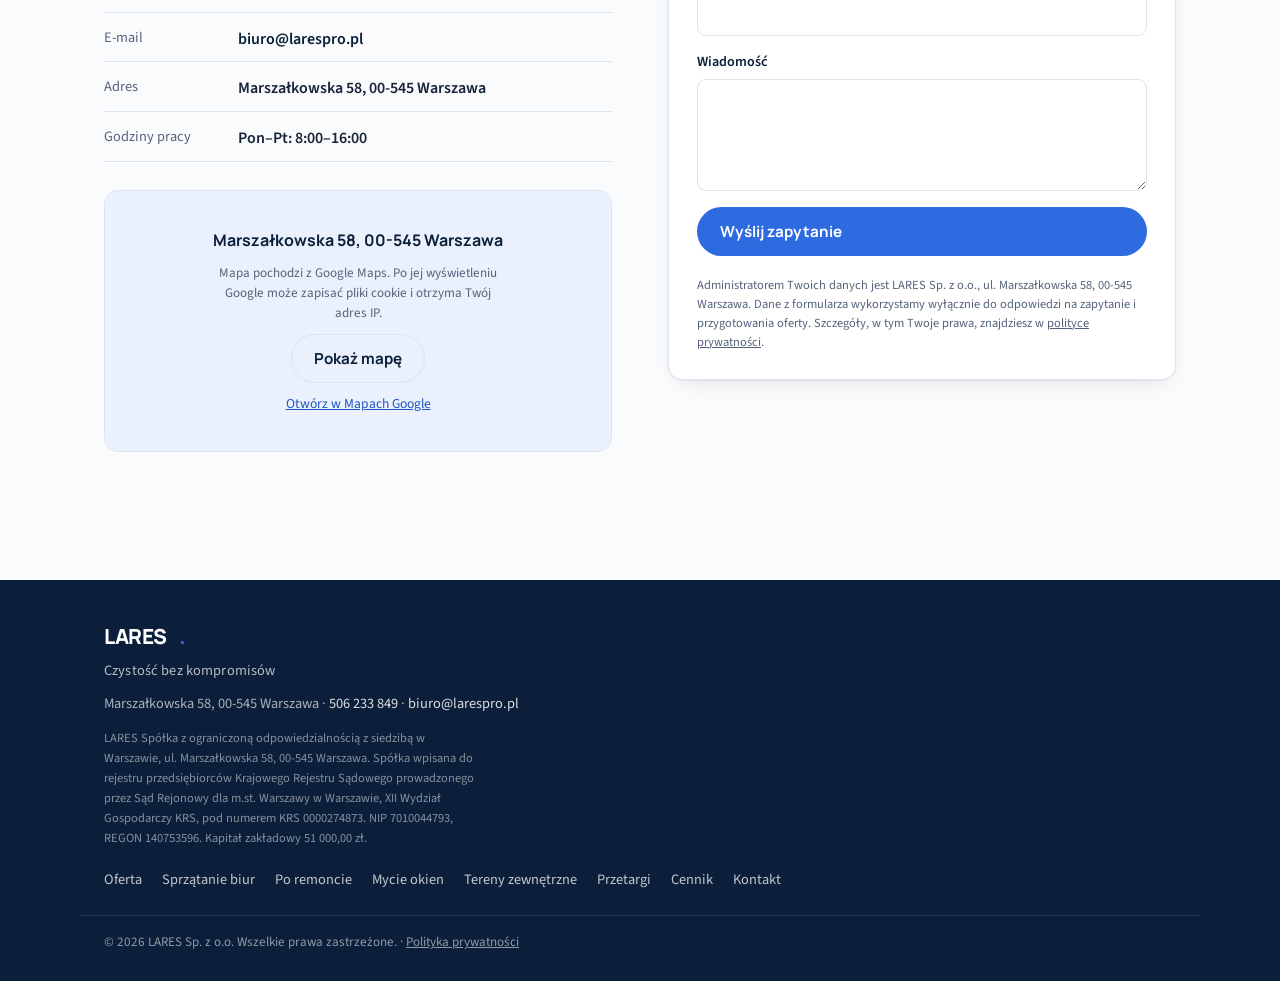
==== commit 111d0f33: "Tereny zewnetrzne: cennik na stronie glownej i piata podstrona Stawki ustalone na srednich rynkowych" ====
--- a/index.html
+++ b/index.html
@@ -158,7 +158,7 @@
           </div>
           <h3>Tereny zewnętrzne</h3>
           <p>Pielęgnacja zieleni, sprzątanie parkingów i ciągów pieszych, odśnieżanie i zimowe utrzymanie terenu wokół obiektu.</p>
-          <a href="#wycena" class="offer-link">Zapytaj o wycenę →</a>
+          <a href="tereny-zewnetrzne.html" class="offer-link">Tereny zewnętrzne: zakres i cennik →</a>
         </article>
 
       </div>
@@ -176,7 +176,7 @@
         <button type="button" class="vat-btn is-active" data-vat="brutto" aria-pressed="true">Ceny brutto <span>dla osób prywatnych</span></button>
         <button type="button" class="vat-btn" data-vat="netto" aria-pressed="false">Ceny netto <span>dla firm</span></button>
       </div>
-      <p class="vat-info" id="vat-info">Podane ceny zawierają 23% VAT.</p>
+      <p class="vat-info" id="vat-info" data-info-brutto="Podane ceny zawierają VAT — 23% dla usług wewnątrz budynków, 8% dla terenów zewnętrznych." data-info-netto="Podane ceny są cenami netto — należy doliczyć VAT: 23% dla usług wewnątrz budynków, 8% dla terenów zewnętrznych.">Podane ceny zawierają VAT — 23% dla usług wewnątrz budynków, 8% dla terenów zewnętrznych.</p>
 
       <div class="price-list">
         <details class="price-item" open>
@@ -391,6 +391,44 @@
           </div>
           <p class="price-note"><strong>Minimalne zamówienie:</strong> <span class="js-price" data-netto="850 zł" data-brutto="1 045,50 zł">1 045,50 zł</span>.</p>
           <p class="price-note">Oddzielnie rozliczamy: mycie okien, wywóz gruzu i pozostałości po materiałach budowlanych, usuwanie trudnych zabrudzeń z farb, klejów i silikonów oraz prace wymagające specjalistycznego dostępu. Szczegóły: <a href="sprzatanie-po-remoncie.html">sprzątanie po remoncie i budowie</a>.</p>
+          </div>
+        </details>
+        <details class="price-item">
+          <summary>
+            <span class="price-item-title">Tereny zewnętrzne — zamiatanie, zieleń, odśnieżanie</span>
+            <span class="price-item-meta"><span class="price-item-from">od <span class="js-price" data-netto="0,75 zł/m²" data-brutto="0,80 zł/m²">0,80 zł/m²</span></span><span class="price-item-min">min. zamówienie <span class="js-price" data-netto="250 zł" data-brutto="270 zł">270 zł</span></span></span>
+          </summary>
+          <div class="price-item-body">
+          <p class="price-scope"><strong>Zakres:</strong> parkingi, place, chodniki i ciągi piesze oraz zieleń przy budynku. Ceny dotyczą terenów o swobodnym dostępie dla sprzętu. Na terenach zewnętrznych obowiązuje stawka <strong>VAT 8%</strong> — ceny brutto w tej pozycji są policzone z tą stawką.</p>
+          <p class="price-subhead">Prace jednorazowe — cena za m²</p>
+          <div class="price-table-wrap">
+            <table class="price-table">
+              <caption class="visually-hidden">Tereny zewnętrzne — prace jednorazowe, cena za metr kwadratowy</caption>
+              <thead><tr><th scope="col">Usługa</th><th scope="col">Cena <span class="js-vat-word">brutto</span> za m²</th><th scope="col">Min. zamówienie</th></tr></thead>
+              <tbody>
+              <tr><th scope="row">Zamiatanie maszynowe placów i parkingów</th><td><span class="js-price" data-netto="1,40 zł" data-brutto="1,50 zł">1,50 zł</span></td><td><span class="js-price" data-netto="300 zł" data-brutto="324 zł">324 zł</span></td></tr>
+              <tr><th scope="row">Koszenie trawnika z wywozem pokosu</th><td><span class="js-price" data-netto="0,95 zł" data-brutto="1,00 zł">1,00 zł</span></td><td><span class="js-price" data-netto="250 zł" data-brutto="270 zł">270 zł</span></td></tr>
+              <tr><th scope="row">Grabienie i wywóz liści</th><td><span class="js-price" data-netto="1,85 zł" data-brutto="2,00 zł">2,00 zł</span></td><td><span class="js-price" data-netto="250 zł" data-brutto="270 zł">270 zł</span></td></tr>
+              <tr><th scope="row">Odśnieżanie mechaniczne — teren do 1000 m²</th><td><span class="js-price" data-netto="1,40 zł" data-brutto="1,50 zł">1,50 zł</span></td><td><span class="js-price" data-netto="400 zł" data-brutto="432 zł">432 zł</span></td></tr>
+              <tr><th scope="row">Odśnieżanie mechaniczne — teren powyżej 1000 m²</th><td><span class="js-price" data-netto="0,90 zł" data-brutto="1,00 zł">1,00 zł</span></td><td><span class="js-price" data-netto="400 zł" data-brutto="432 zł">432 zł</span></td></tr>
+              <tr><th scope="row">Posypywanie solą lub piaskiem</th><td><span class="js-price" data-netto="0,75 zł" data-brutto="0,80 zł">0,80 zł</span></td><td>w cenie interwencji</td></tr>
+              </tbody>
+            </table>
+          </div>
+          <p class="price-subhead">Stała obsługa — abonament miesięczny za m²</p>
+          <div class="price-table-wrap">
+            <table class="price-table">
+              <caption class="visually-hidden">Tereny zewnętrzne — abonament miesięczny, cena za metr kwadratowy</caption>
+              <thead><tr><th scope="col">Zakres obsługi</th><th scope="col">Cena <span class="js-vat-word">brutto</span> za m²/mies.</th></tr></thead>
+              <tbody>
+              <tr><th scope="row">Utrzymanie porządku — raz w tygodniu</th><td>od <span class="js-price" data-netto="0,45 zł" data-brutto="0,50 zł">0,50 zł</span></td></tr>
+              <tr><th scope="row">Utrzymanie porządku — kilka razy w tygodniu</th><td>od <span class="js-price" data-netto="1,10 zł" data-brutto="1,20 zł">1,20 zł</span></td></tr>
+              <tr><th scope="row">Gotowość zimowa (listopad–marzec)</th><td>od <span class="js-price" data-netto="0,35 zł" data-brutto="0,40 zł">0,40 zł</span></td></tr>
+              </tbody>
+            </table>
+          </div>
+          <p class="price-note">Gotowość zimowa to dyżur ekipy i sprzętu — interwencje po opadach rozliczamy osobno według stawek z tabeli powyżej. Przy umowie całorocznej łączymy obsługę letnią i zimową w jeden abonament.</p>
+          <p class="price-note">Osobno wyceniamy: wywóz śniegu z terenu, skuwanie lodu, mycie ciśnieniowe kostki i elewacji, pielęgnację drzew i krzewów oraz prace na terenach o utrudnionym dostępie. Szczegóły: <a href="tereny-zewnetrzne.html">tereny zewnętrzne — zakres, częstotliwość i cennik</a>.</p>
           </div>
         </details>
       </div>
@@ -588,6 +626,7 @@
       <a href="sprzatanie-biur.html">Sprzątanie biur</a>
       <a href="sprzatanie-po-remoncie.html">Po remoncie</a>
       <a href="mycie-okien.html">Mycie okien</a>
+      <a href="tereny-zewnetrzne.html">Tereny zewnętrzne</a>
       <a href="obiekty-publiczne-przetargi.html">Przetargi</a>
       <a href="#cennik">Cennik</a>
       <a href="#kontakt">Kontakt</a>
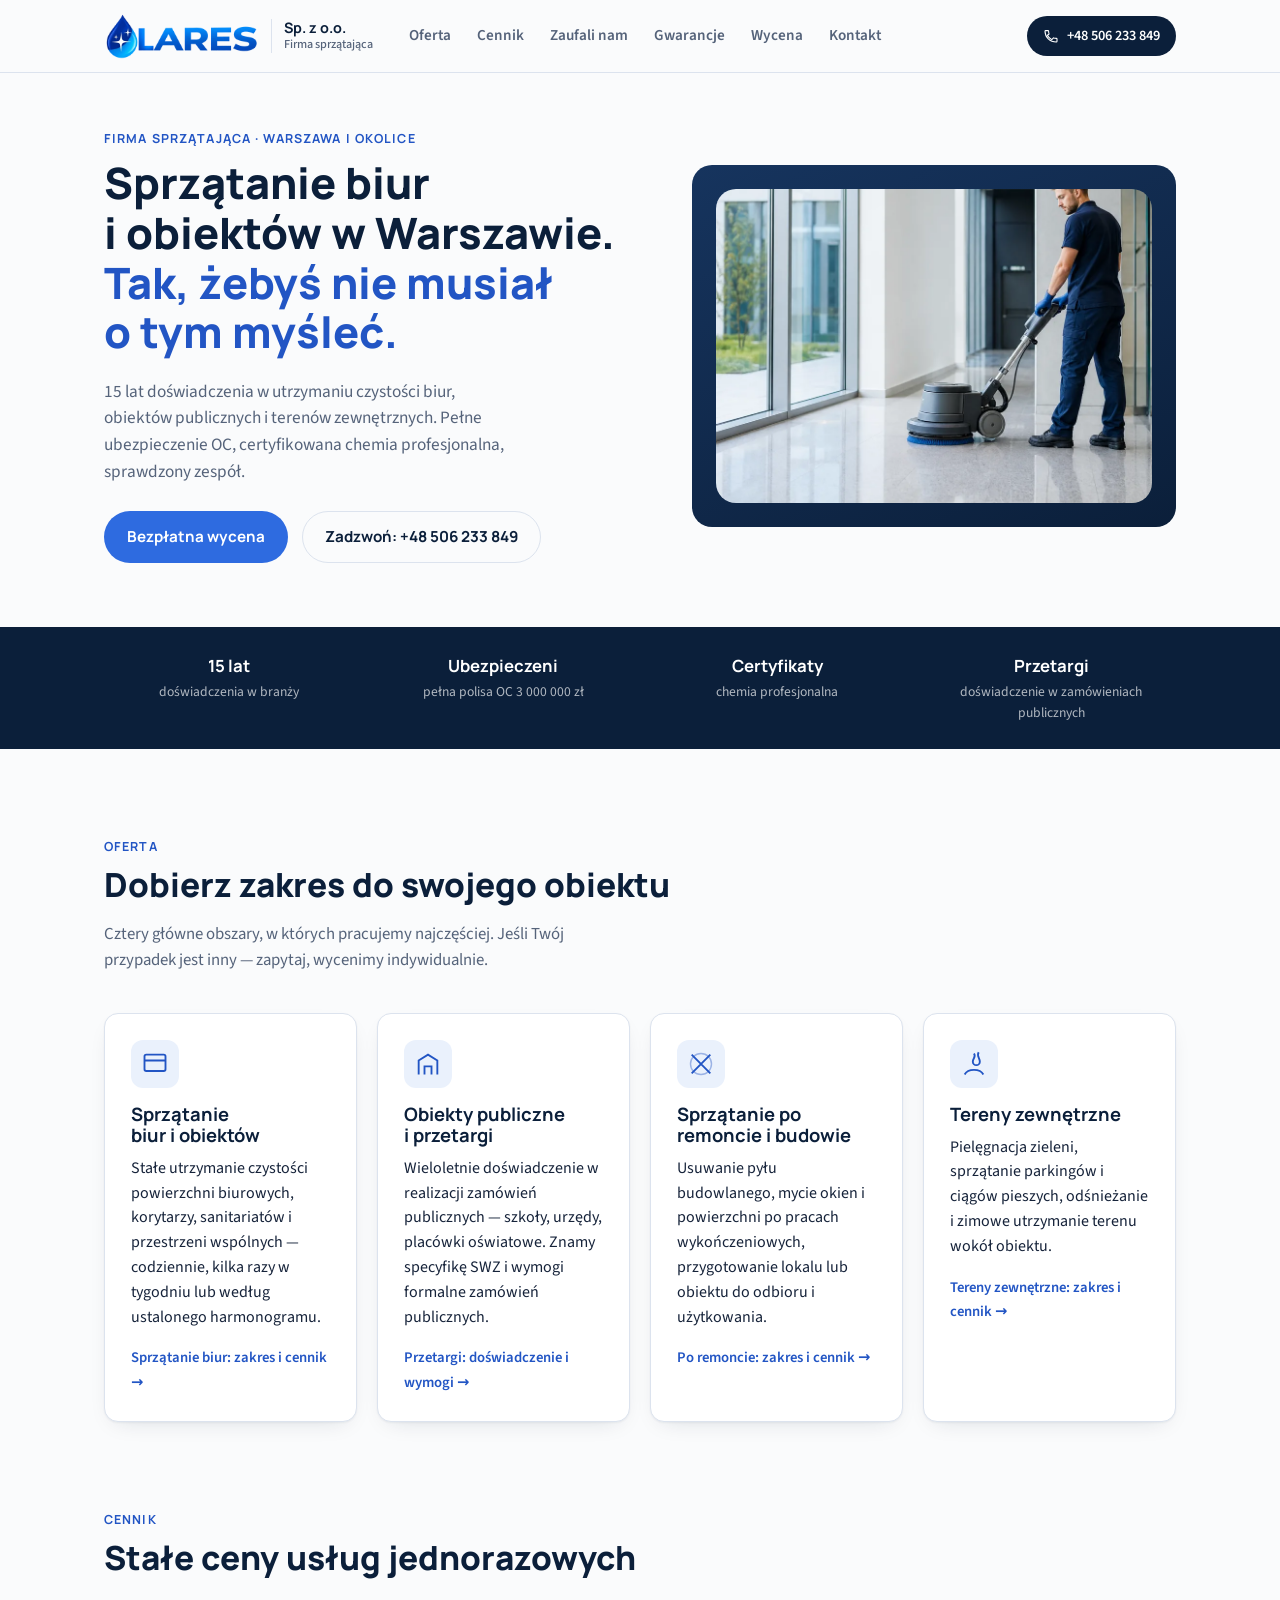
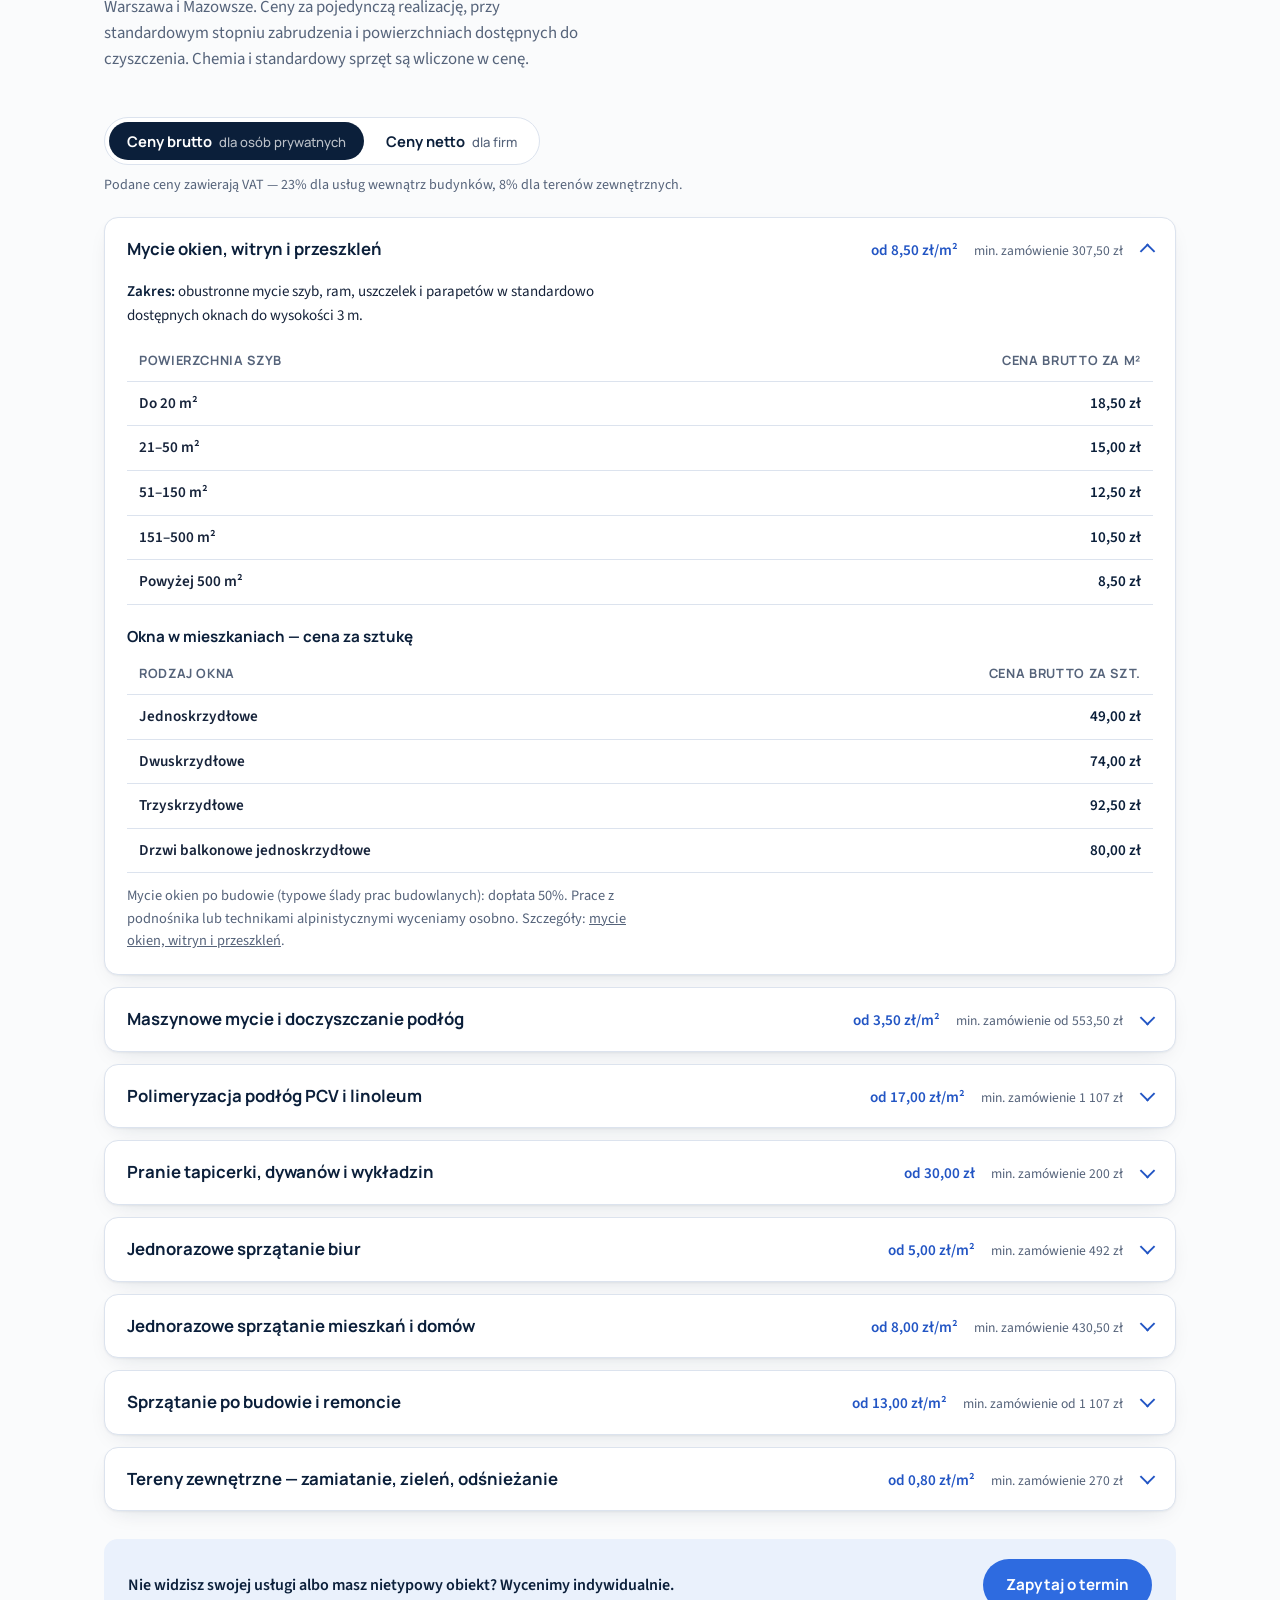
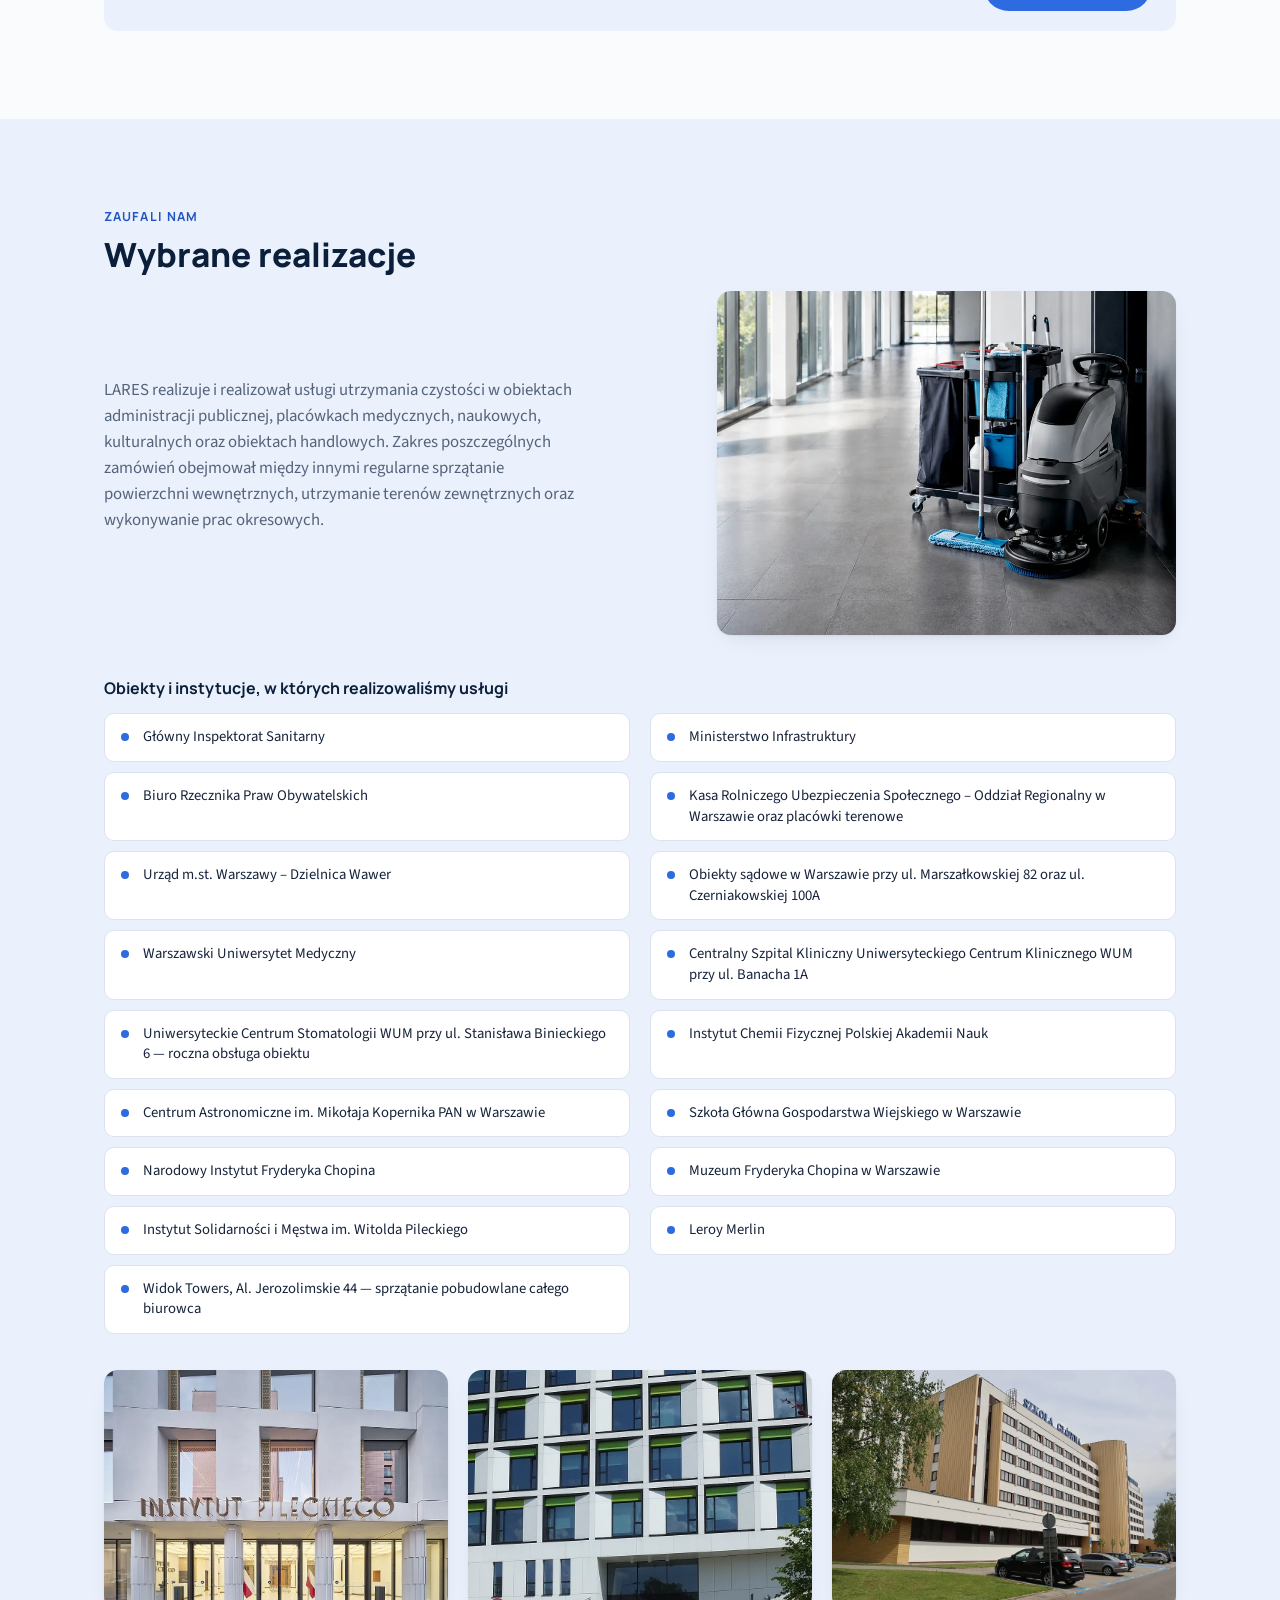
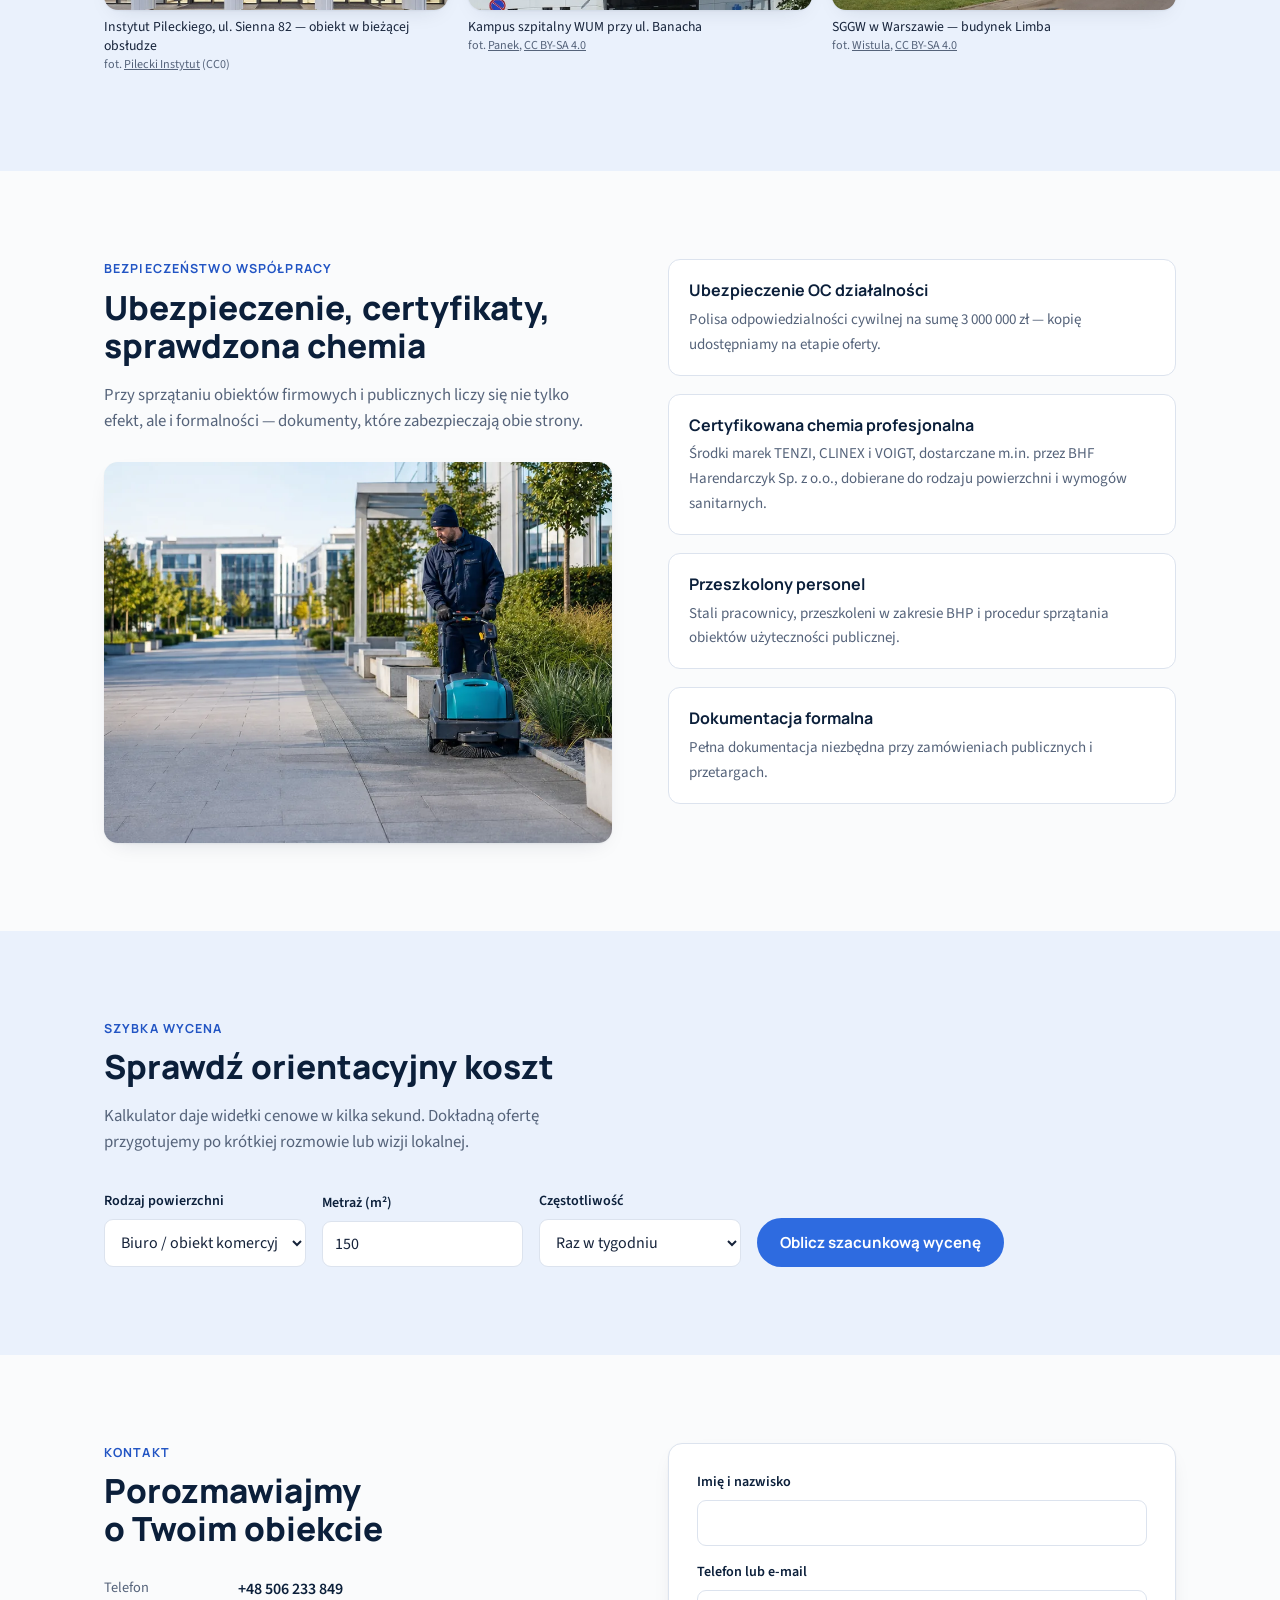
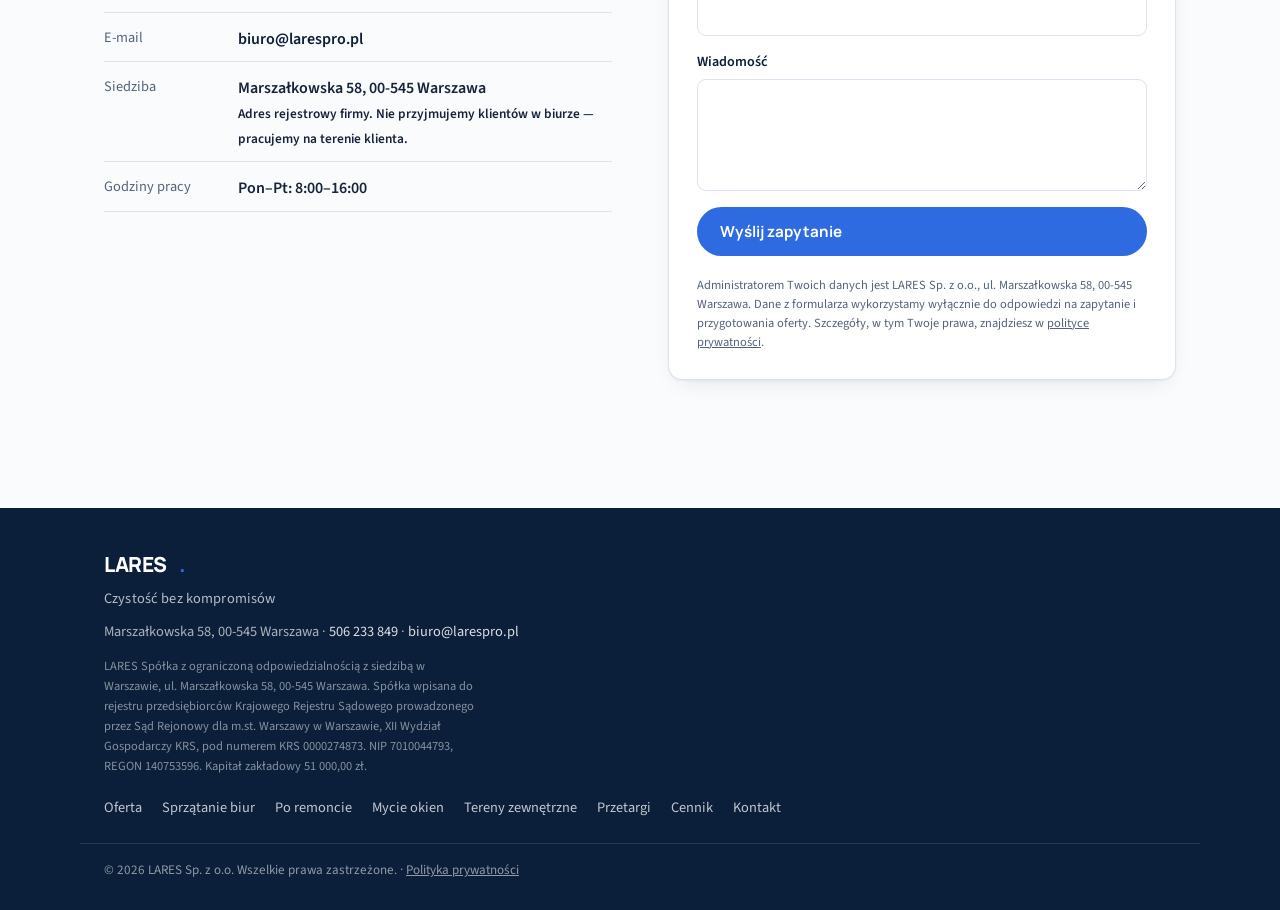
==== commit ff99c2a5: "Adres Marszałkowska 58 jako adres rejestrowy: bez adresu w JSON-LD, bez mapy, informacja o braku obs" ====
--- a/index.html
+++ b/index.html
@@ -45,18 +45,15 @@
   "image": "https://larespro.pl/images/og-cover.jpg",
   "telephone": "+48 506 233 849",
   "email": "biuro@larespro.pl",
-  "priceRange": "$$",
   "address": {
     "@type": "PostalAddress",
-    "streetAddress": "Marszałkowska 58",
     "addressLocality": "Warszawa",
     "postalCode": "00-545",
     "addressRegion": "mazowieckie",
     "addressCountry": "PL"
   },
   "areaServed": "Warszawa i okolice",
-  "openingHours": "Mo-Fr 08:00-16:00",
-  "url": "https://larespro.pl/"
+  "openingHours": "Mo-Fr 08:00-16:00"
 }
 </script>
 </head>
@@ -577,18 +574,9 @@
         <dl class="nap-list">
           <div><dt>Telefon</dt><dd><a href="tel:+48506233849">+48 506 233 849</a></dd></div>
           <div><dt>E-mail</dt><dd><a href="mailto:biuro@larespro.pl">biuro@larespro.pl</a></dd></div>
-          <div><dt>Adres</dt><dd>Marszałkowska 58, 00-545 Warszawa</dd></div>
+          <div><dt>Siedziba</dt><dd>Marszałkowska 58, 00-545 Warszawa<br><small>Adres rejestrowy firmy. Nie przyjmujemy klientów w biurze — pracujemy na terenie klienta.</small></dd></div>
           <div><dt>Godziny pracy</dt><dd>Pon–Pt: 8:00–16:00</dd></div>
         </dl>
-        <div class="map-embed">
-          <!-- Mapa Google ładuje się dopiero po kliknięciu — wcześniej przeglądarka nie łączy się z Google. -->
-          <div class="map-placeholder" data-map-src="https://www.google.com/maps?q=Marsza%C5%82kowska+58%2C+00-545+Warszawa&amp;output=embed">
-            <p class="map-placeholder-title">Marszałkowska 58, 00-545 Warszawa</p>
-            <p class="map-placeholder-note">Mapa pochodzi z Google Maps. Po jej wyświetleniu Google może zapisać pliki cookie i otrzyma Twój adres IP.</p>
-            <button type="button" class="btn btn-ghost map-load">Pokaż mapę</button>
-            <a class="map-link" href="https://www.google.com/maps/search/?api=1&amp;query=Marsza%C5%82kowska+58%2C+00-545+Warszawa" target="_blank" rel="noopener">Otwórz w Mapach Google</a>
-          </div>
-        </div>
       </div>
 
       <form class="contact-form" id="contact-form">
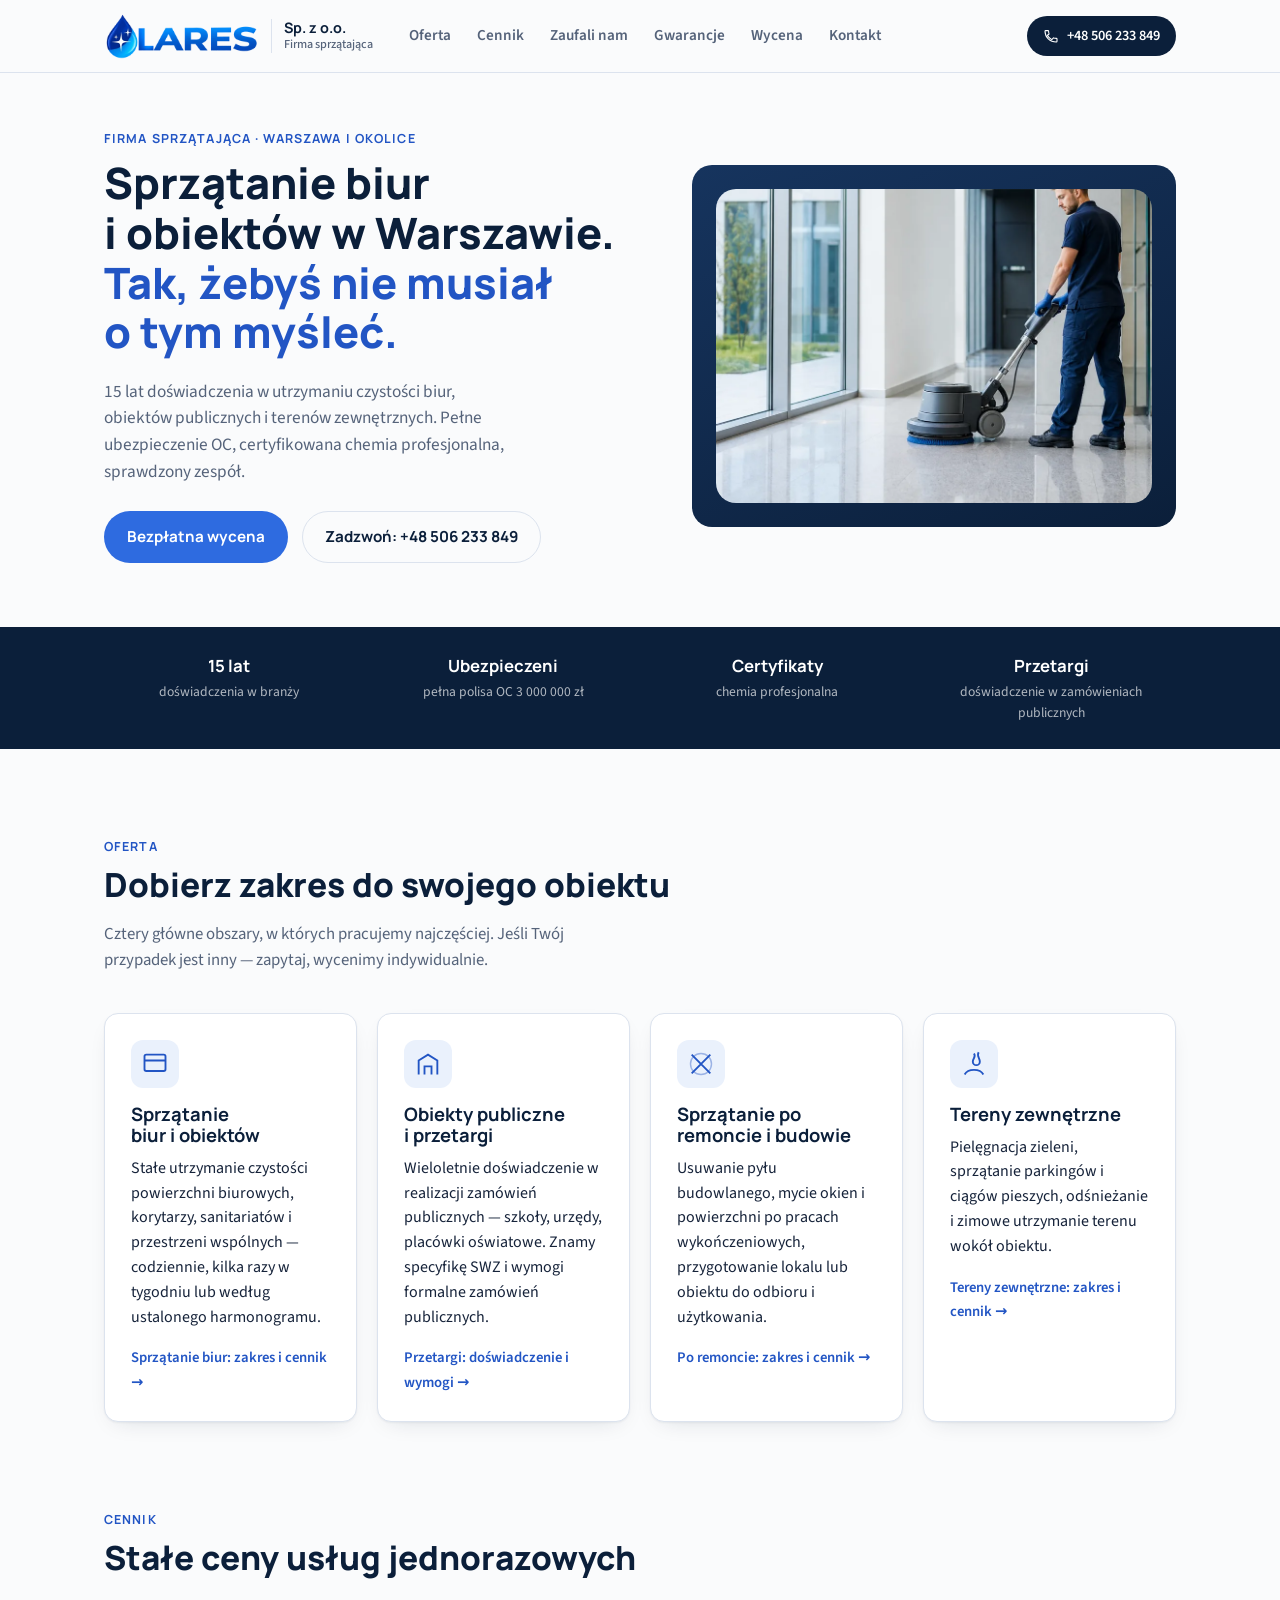
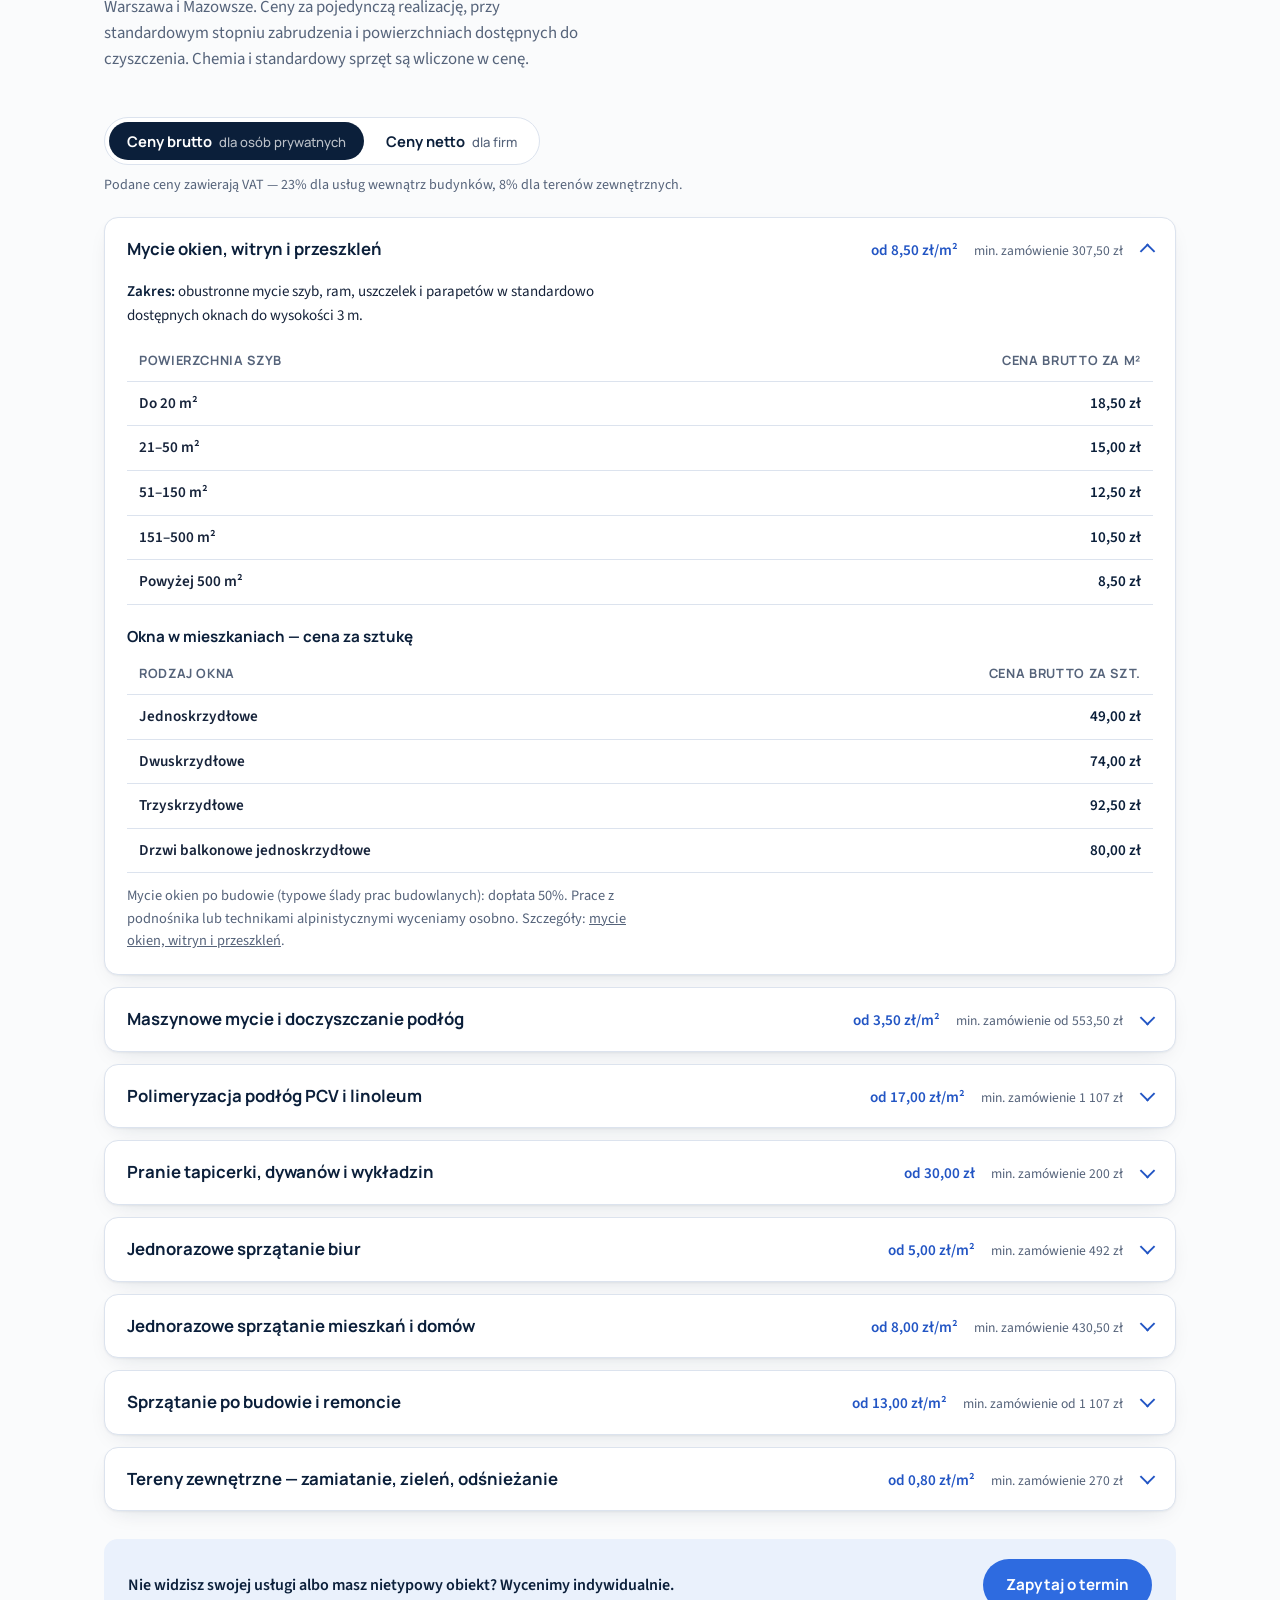
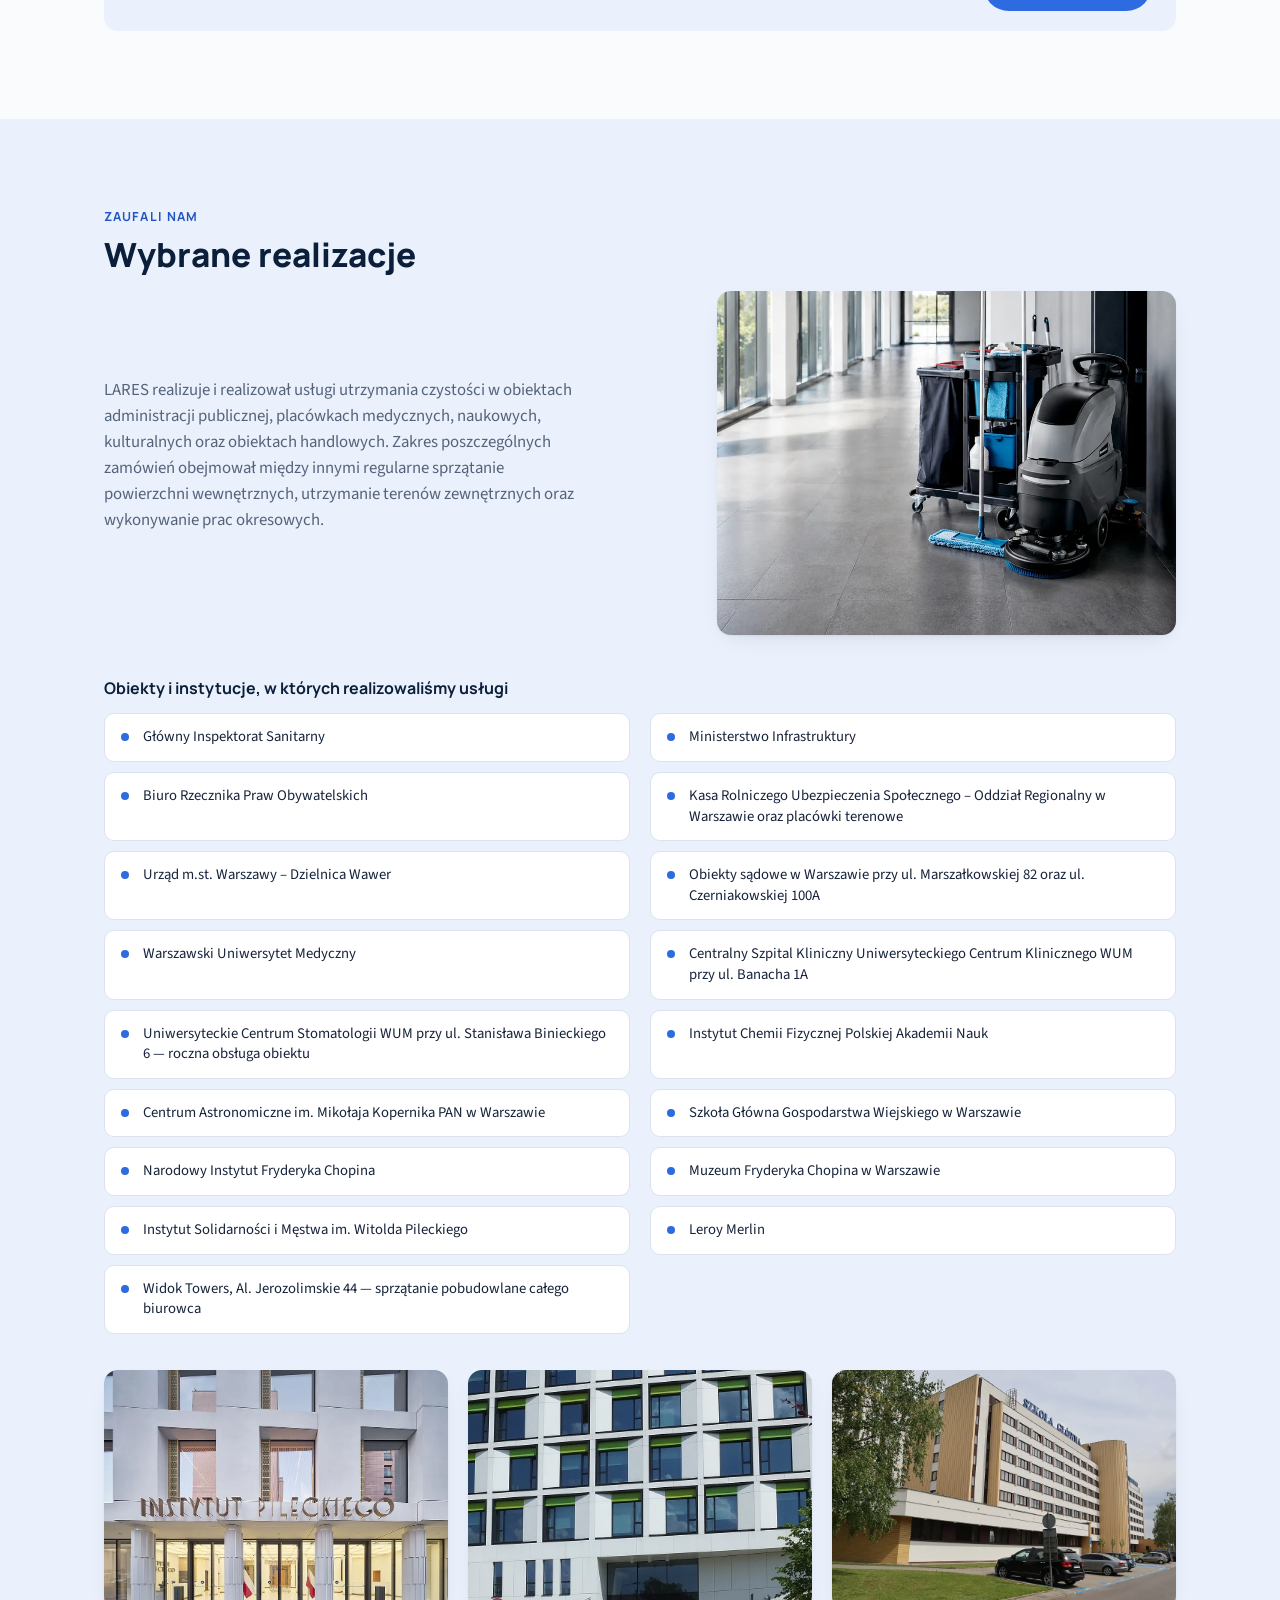
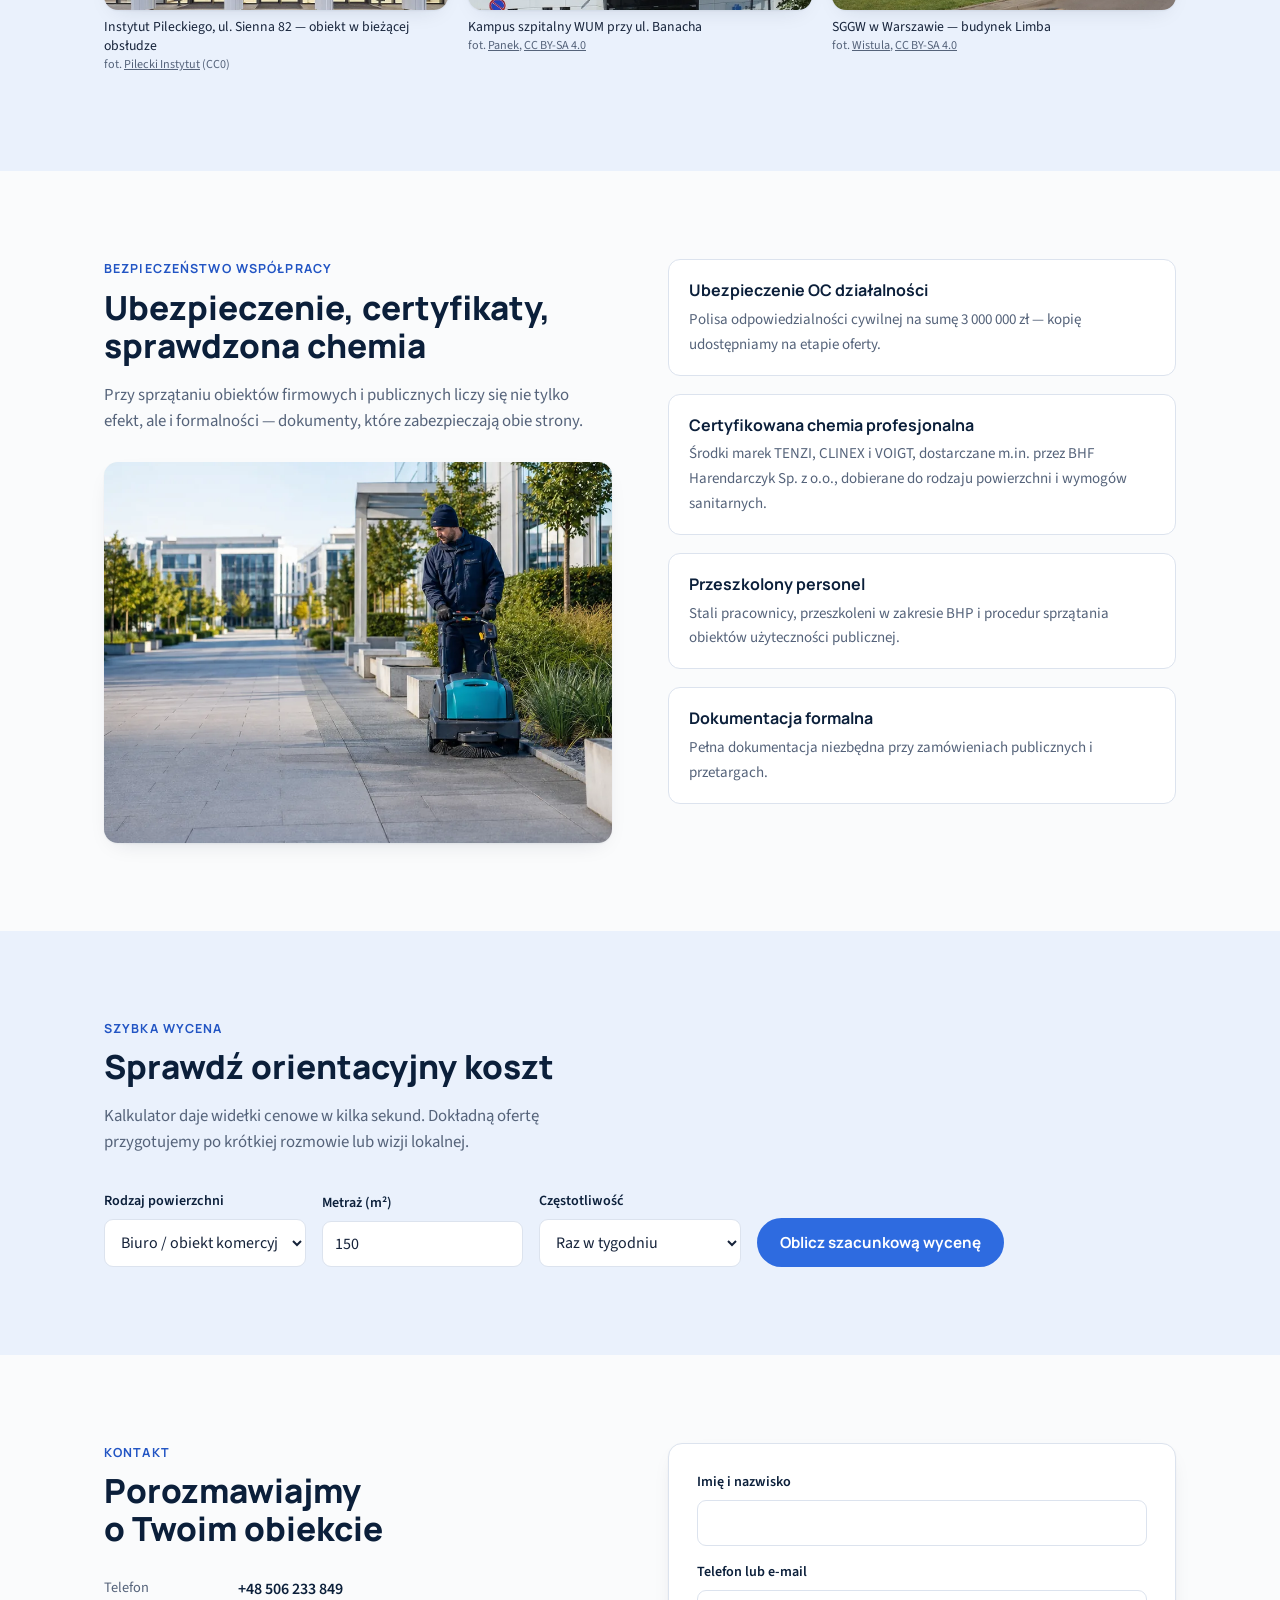
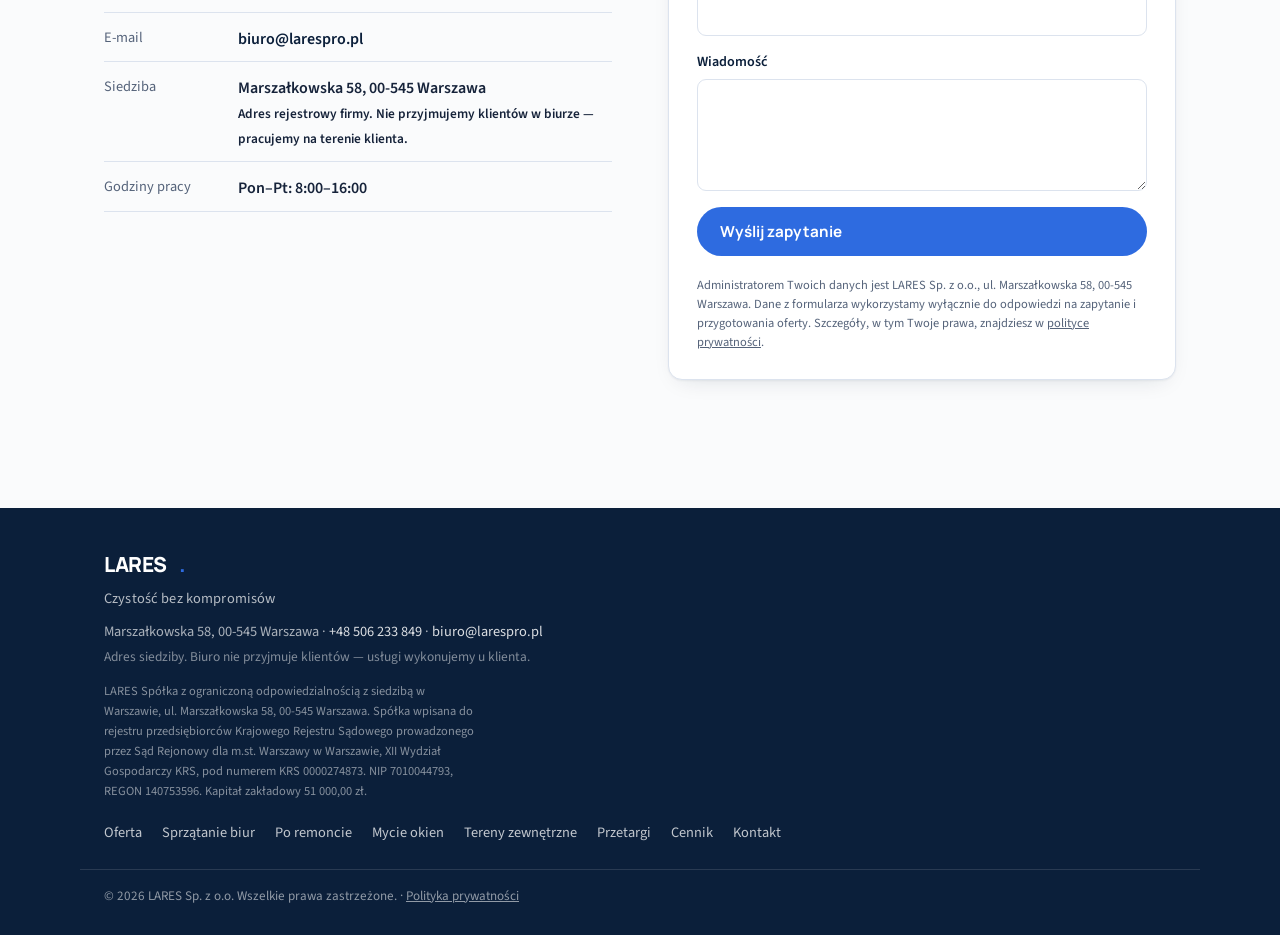
==== commit 47ccfcc2: "Spojnosc NAP: stopka, title/description, JSON-LD - stopka na 7 stronach: telefon +48 506 233 849 + d" ====
--- a/index.html
+++ b/index.html
@@ -9,8 +9,8 @@
      Tytuł i opis to najważniejsze miejsca pod lokalne SEO:
      wzorzec „usługa + miasto” (np. „sprzątanie biur Warszawa”).
      ============================================================ -->
-<title>LARES — Firma sprzątająca w Warszawie | Biura, obiekty publiczne, po remoncie</title>
-<meta name="description" content="LARES — 15 lat doświadczenia w sprzątaniu biur, obiektów publicznych i terenów zewnętrznych w Warszawie i okolicy (woj. mazowieckie). Ubezpieczeni, certyfikowana chemia profesjonalna. Bezpłatna wycena.">
+<title>Firma sprzątająca Warszawa — biura i obiekty publiczne | LARES</title>
+<meta name="description" content="LARES — sprzątanie biur, obiektów publicznych i terenów zewnętrznych w Warszawie i woj. mazowieckim. 15 lat doświadczenia, OC 3 mln zł. Bezpłatna wycena.">
 <link rel="canonical" href="https://larespro.pl/">
 
 <!-- Open Graph — jak strona wygląda po wklejeniu linku np. na Facebooku -->
@@ -37,23 +37,25 @@
 <script type="application/ld+json">
 {
   "@context": "https://schema.org",
-  "@type": "HouseCleaning",
+  "@type": "CleaningService",
   "name": "LARES Sp. z o.o.",
   "legalName": "LARES Spółka z ograniczoną odpowiedzialnością",
   "vatID": "PL7010044793",
   "url": "https://larespro.pl/",
   "image": "https://larespro.pl/images/og-cover.jpg",
-  "telephone": "+48 506 233 849",
+  "telephone": "+48506233849",
   "email": "biuro@larespro.pl",
   "address": {
     "@type": "PostalAddress",
+    "streetAddress": "Marszałkowska 58",
+    "postalCode": "00-545",
     "addressLocality": "Warszawa",
-    "postalCode": "00-545",
-    "addressRegion": "mazowieckie",
     "addressCountry": "PL"
   },
-  "areaServed": "Warszawa i okolice",
-  "openingHours": "Mo-Fr 08:00-16:00"
+  "areaServed": [
+    { "@type": "City", "name": "Warszawa" },
+    { "@type": "AdministrativeArea", "name": "województwo mazowieckie" }
+  ]
 }
 </script>
 </head>
@@ -64,7 +66,7 @@
 <!-- ============================== NAGŁÓWEK ============================== -->
 <header class="site-header">
   <div class="wrap header-row">
-    <a href="#" class="logo" aria-label="LARES Sp. z o.o. — firma sprzątająca, strona główna"><img src="images/logo.webp" alt="" width="444" height="132" style="height:46px;width:auto;display:block;"><span class="logo-text" aria-hidden="true"><strong>Sp. z o.o.</strong><span>Firma sprzątająca</span></span></a>
+    <a href="#" class="logo" aria-label="LARES Sp. z o.o. — firma sprzątająca, strona główna"><img src="images/logo.webp" alt="LARES – sprzątanie biur i obiektów" width="444" height="132" style="height:46px;width:auto;display:block;"><span class="logo-text" aria-hidden="true"><strong>Sp. z o.o.</strong><span>Firma sprzątająca</span></span></a>
     <nav class="main-nav" id="main-nav" aria-label="Nawigacja główna">
       <a href="#oferta">Oferta</a>
       <a href="#cennik">Cennik</a>
@@ -606,7 +608,7 @@
     <div>
       <p class="logo logo-footer">LARES<span class="logo-dot">.</span></p>
       <p class="footer-claim">Czystość bez kompromisów</p>
-      <p class="footer-nap">Marszałkowska 58, 00-545 Warszawa · <a href="tel:+48506233849">506 233 849</a> · <a href="mailto:biuro@larespro.pl">biuro@larespro.pl</a></p>
+      <p class="footer-nap">Marszałkowska 58, 00-545 Warszawa · <a href="tel:+48506233849">+48 506 233 849</a> · <a href="mailto:biuro@larespro.pl">biuro@larespro.pl</a><br><span class="footer-adres-info">Adres siedziby. Biuro nie przyjmuje klientów — usługi wykonujemy u klienta.</span></p>
       <p class="footer-legal">LARES Spółka z ograniczoną odpowiedzialnością z siedzibą w Warszawie, ul. Marszałkowska 58, 00-545 Warszawa. Spółka wpisana do rejestru przedsiębiorców Krajowego Rejestru Sądowego prowadzonego przez Sąd Rejonowy dla m.st. Warszawy w Warszawie, XII Wydział Gospodarczy KRS, pod numerem KRS 0000274873. NIP 7010044793, REGON 140753596. Kapitał zakładowy 51 000,00 zł.</p>
     </div>
     <nav class="footer-nav" aria-label="Nawigacja w stopce">
--- a/style.css
+++ b/style.css
@@ -511,3 +511,5 @@
 @media (max-width:760px){ .guarantee-list-2{grid-template-columns:minmax(0,1fr);} }
 .price-table .td-text{text-align:left; white-space:normal; font-weight:500; color:var(--ink);}
 .price-table.price-table-text thead th{text-align:left; white-space:normal;}
+
+.footer-adres-info{display:inline-block; margin-top:4px; font-size:.84rem; opacity:.75;}
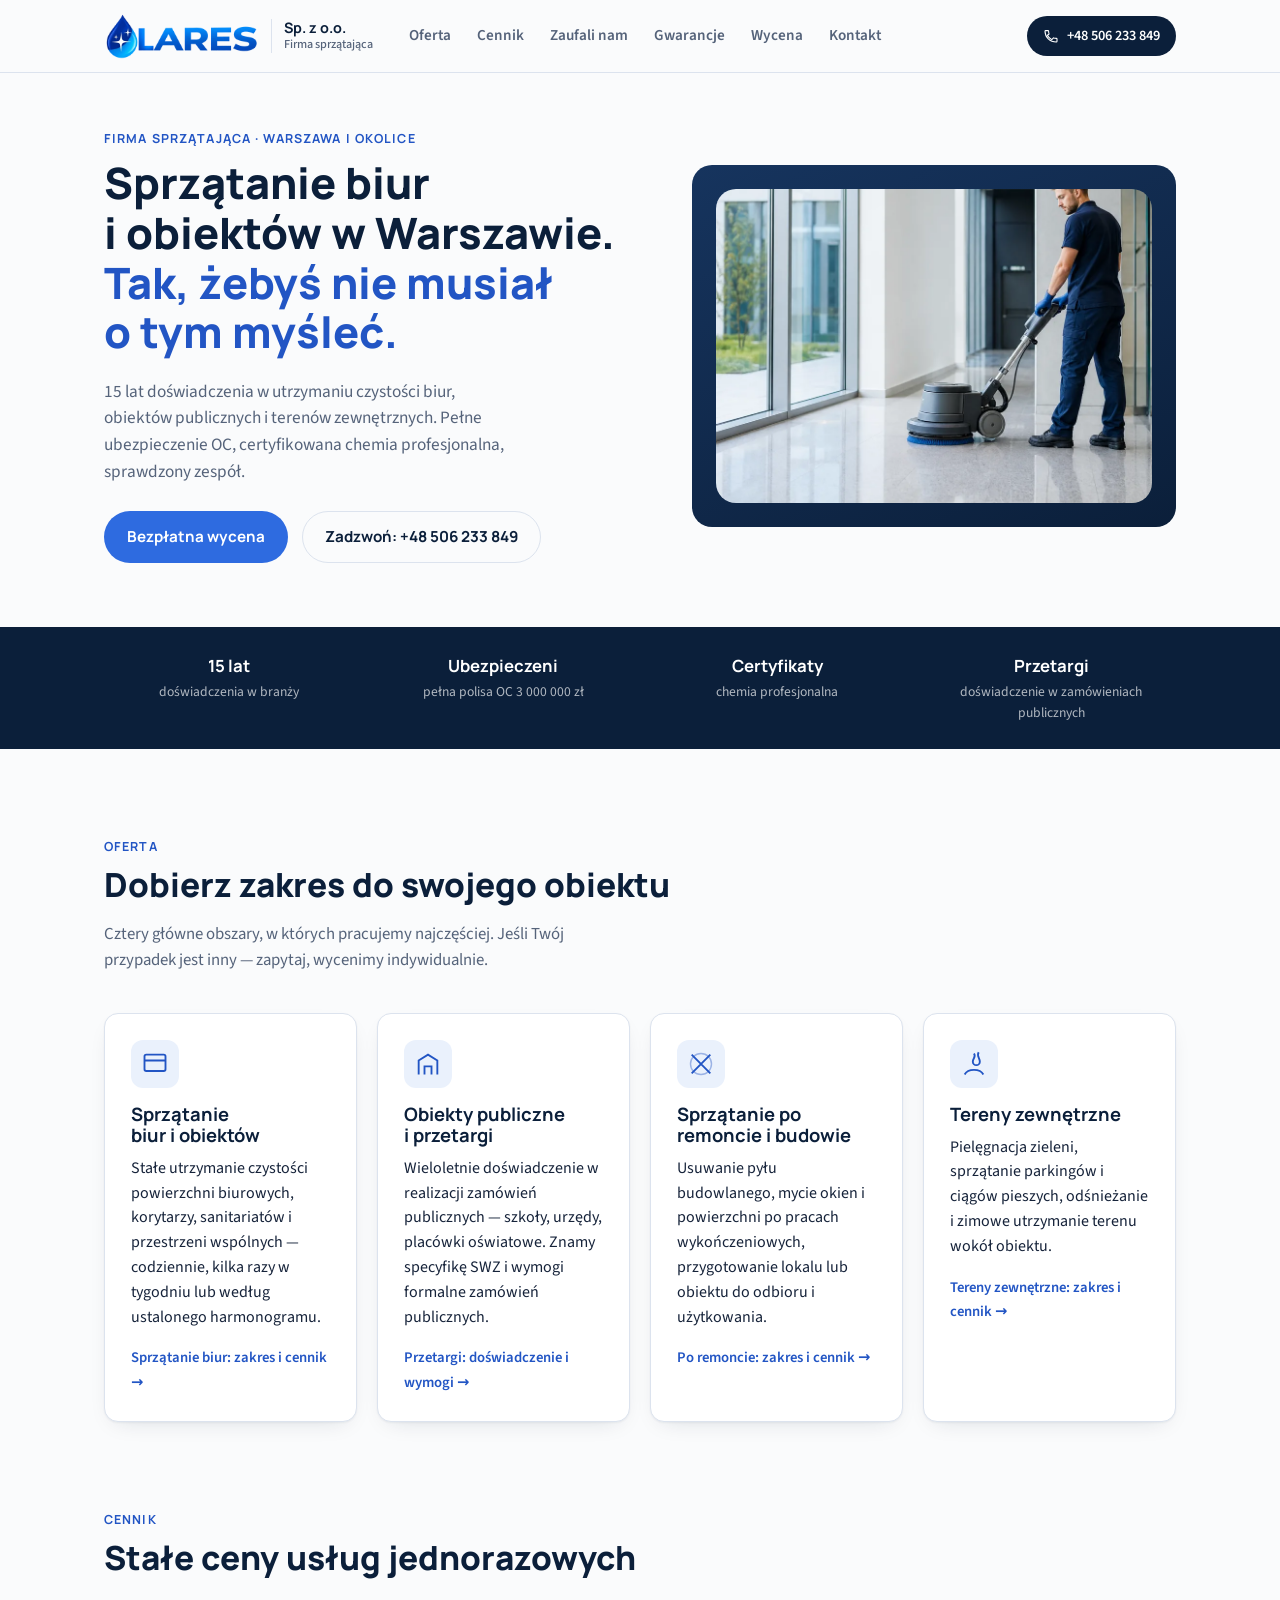
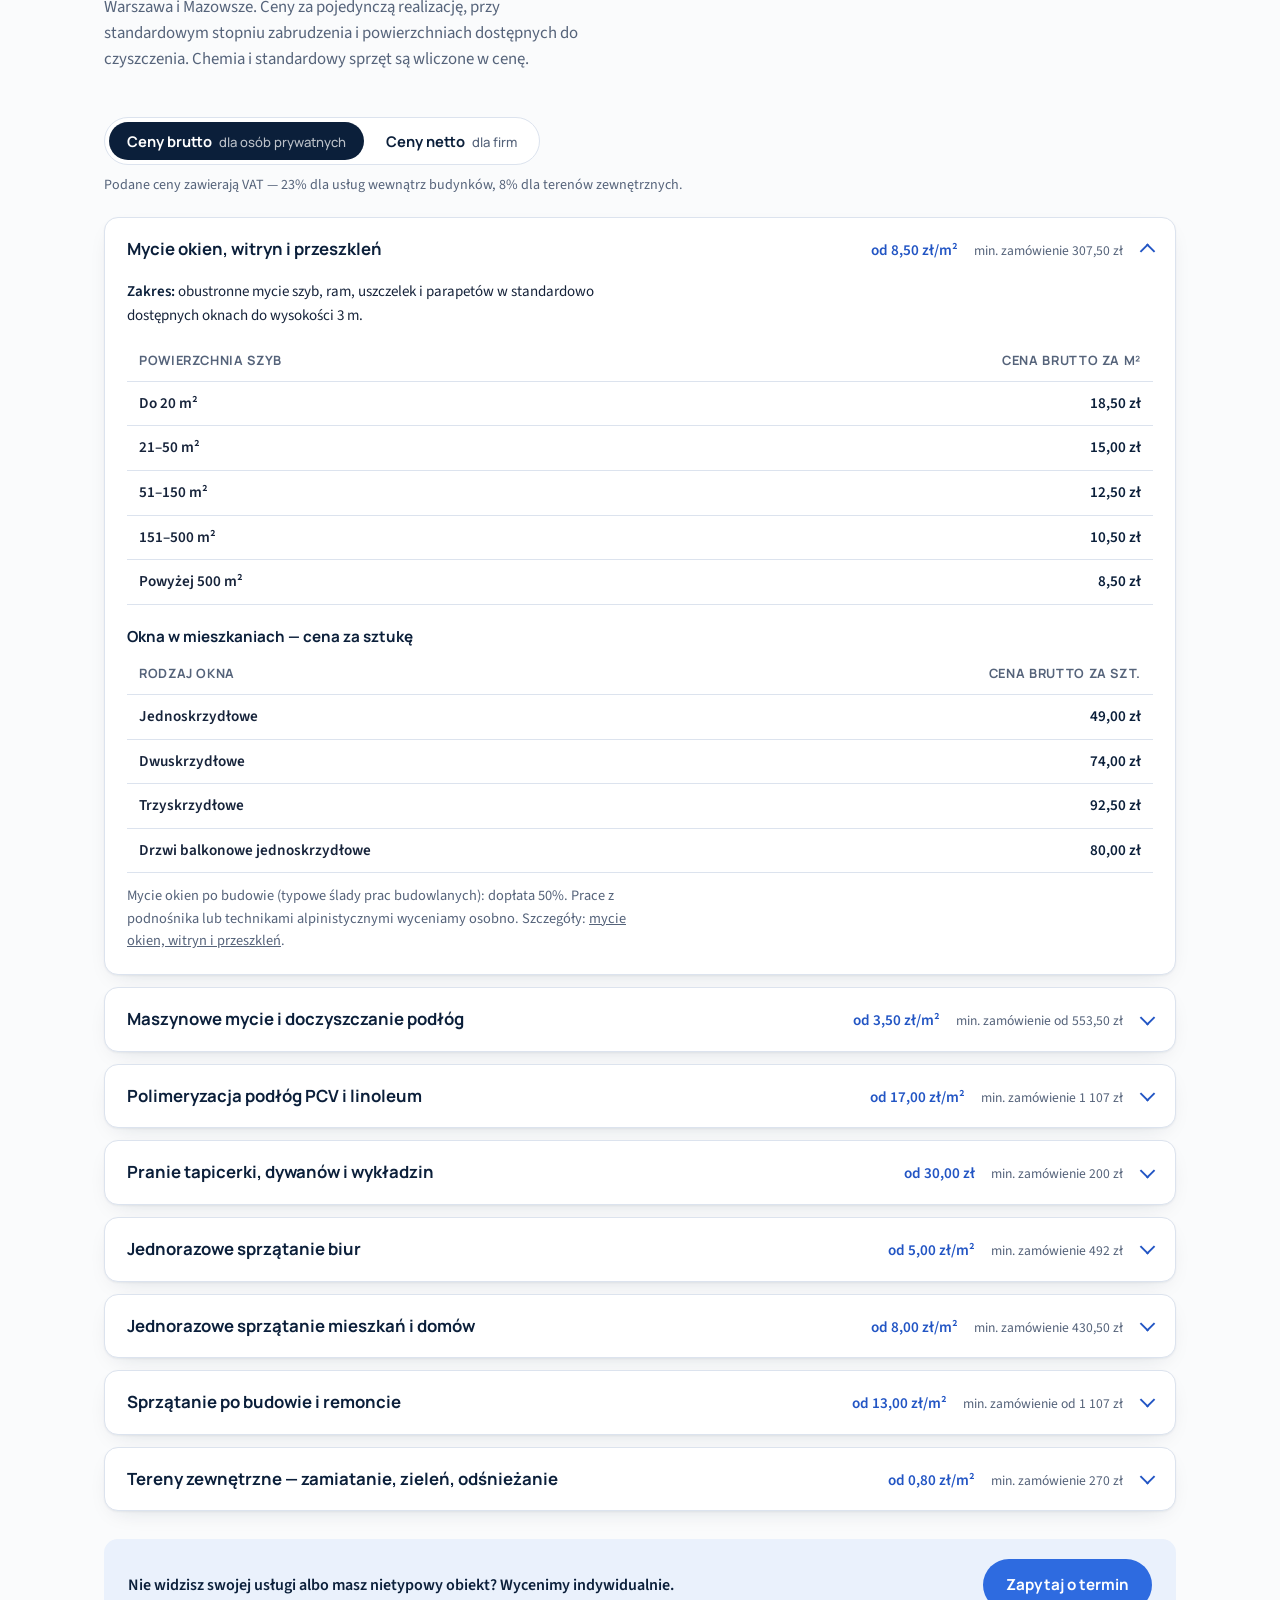
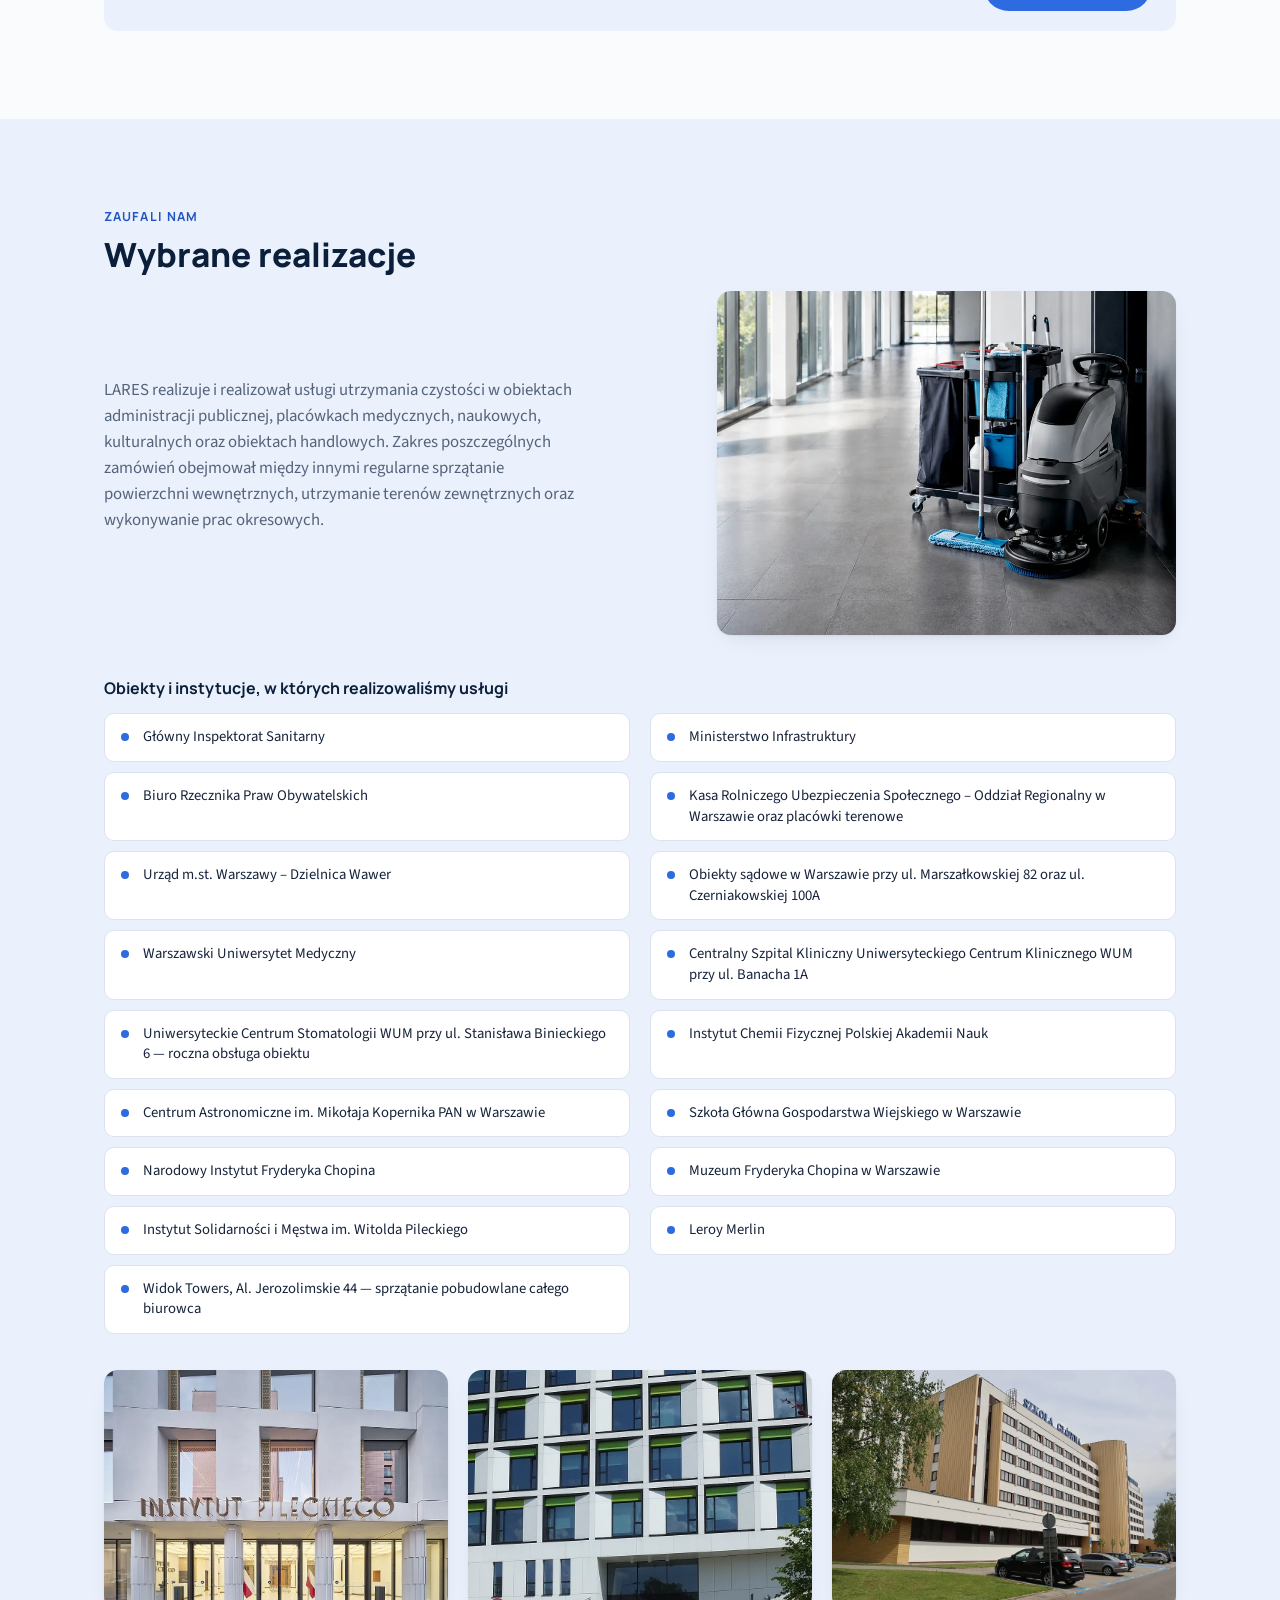
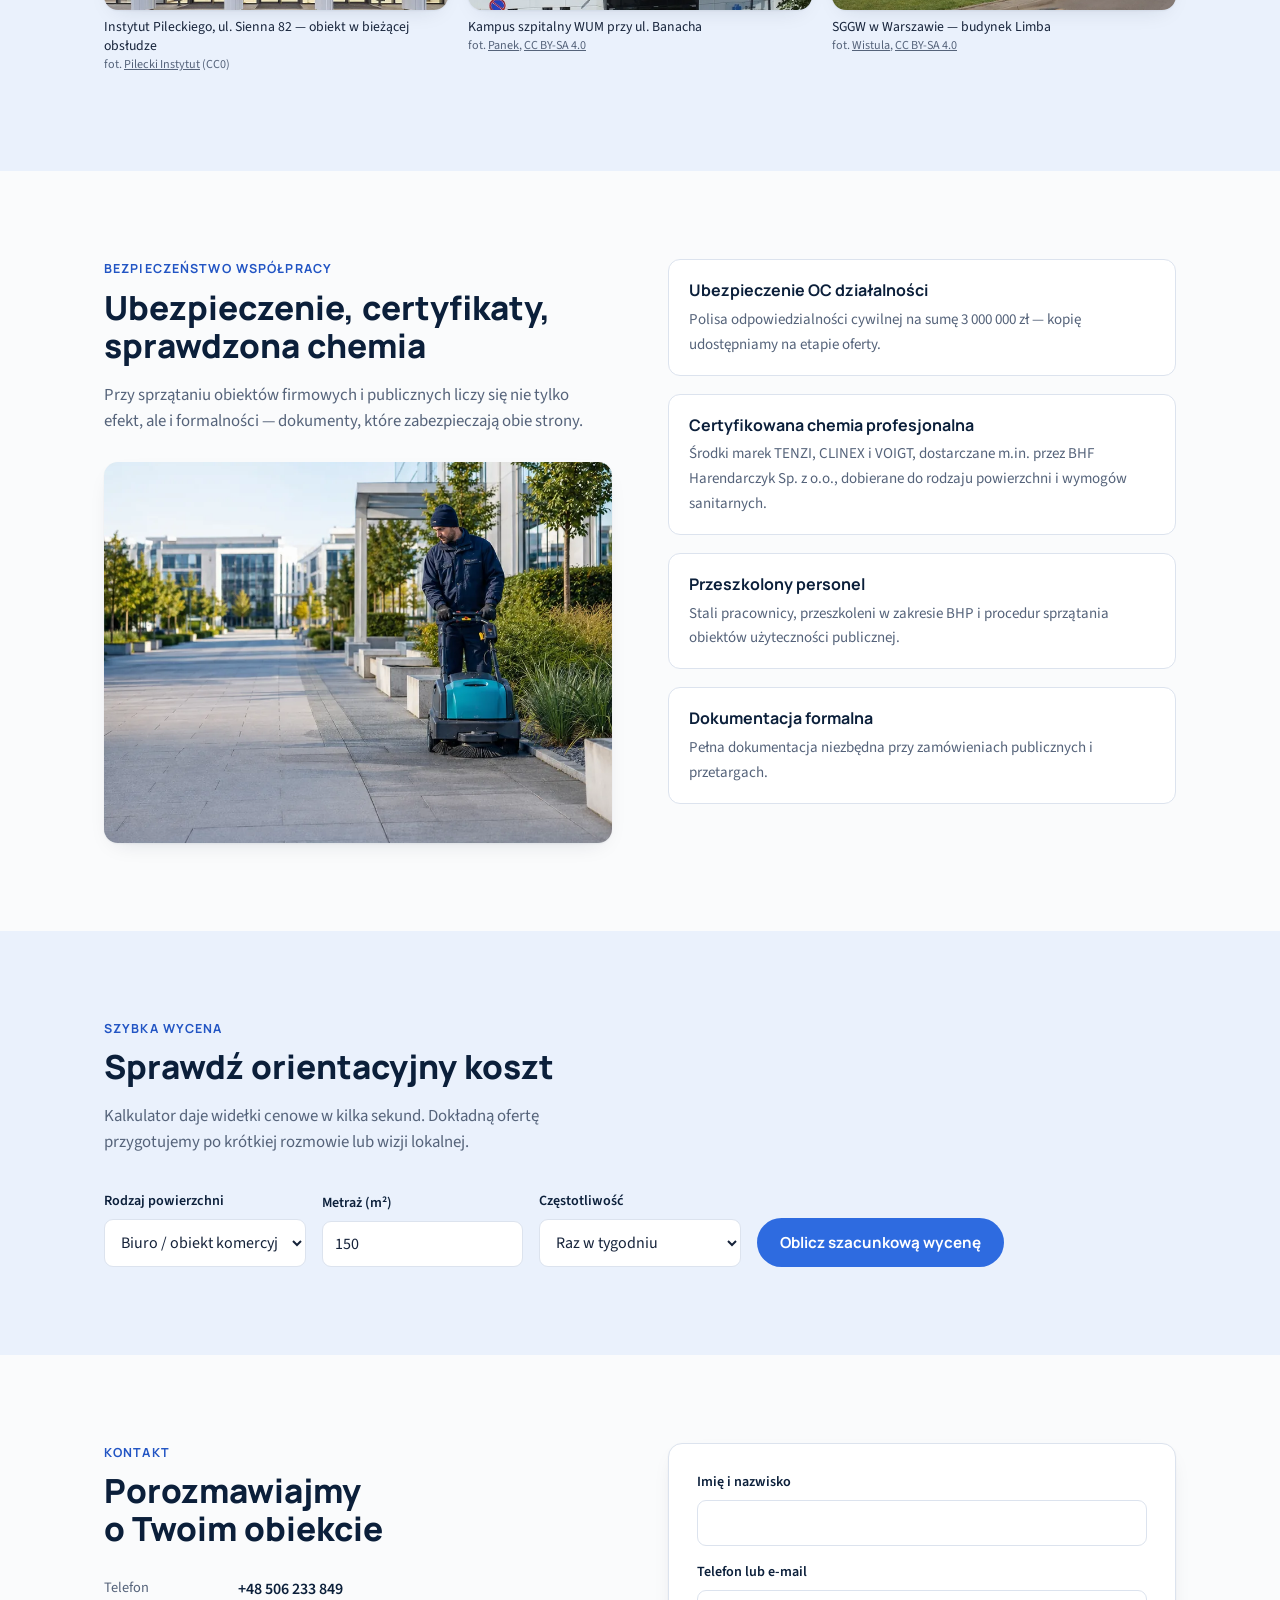
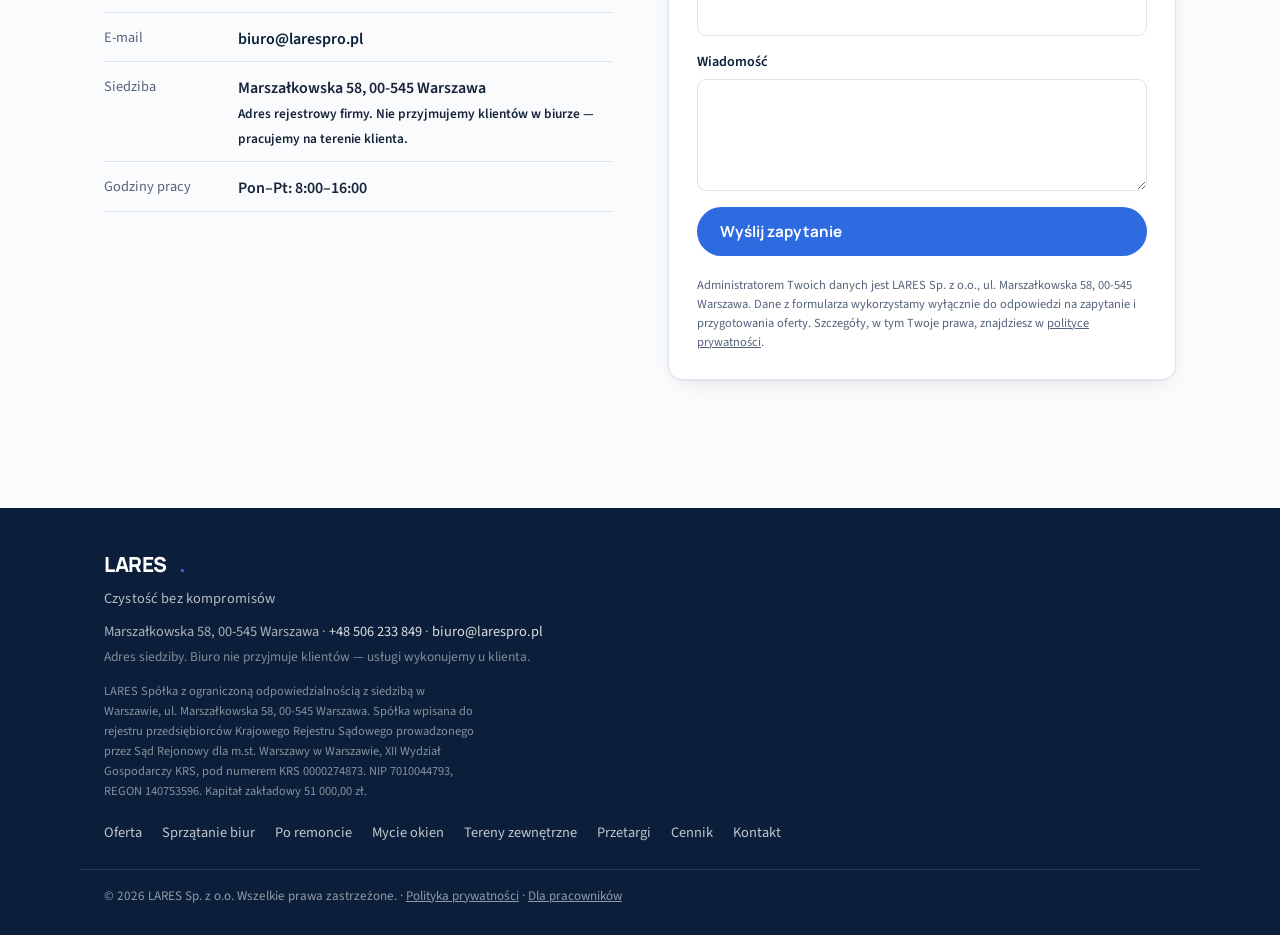
==== commit 3b2a3cc3: "Stopka: link Dla pracowników (przetargi.larespro.pl), nofollow Co-Authored-By: Claude Sonnet 5.5 <no" ====
--- a/index.html
+++ b/index.html
@@ -623,7 +623,7 @@
     </nav>
   </div>
   <div class="wrap footer-bottom">
-    <p>© <span id="rok"></span> LARES Sp. z o.o. Wszelkie prawa zastrzeżone. · <a href="polityka-prywatnosci.html">Polityka prywatności</a></p>
+    <p>© <span id="rok"></span> LARES Sp. z o.o. Wszelkie prawa zastrzeżone. · <a href="polityka-prywatnosci.html">Polityka prywatności</a> · <a href="https://przetargi.larespro.pl" rel="nofollow noopener noreferrer" target="_blank">Dla pracowników</a></p>
   </div>
 </footer>
 
